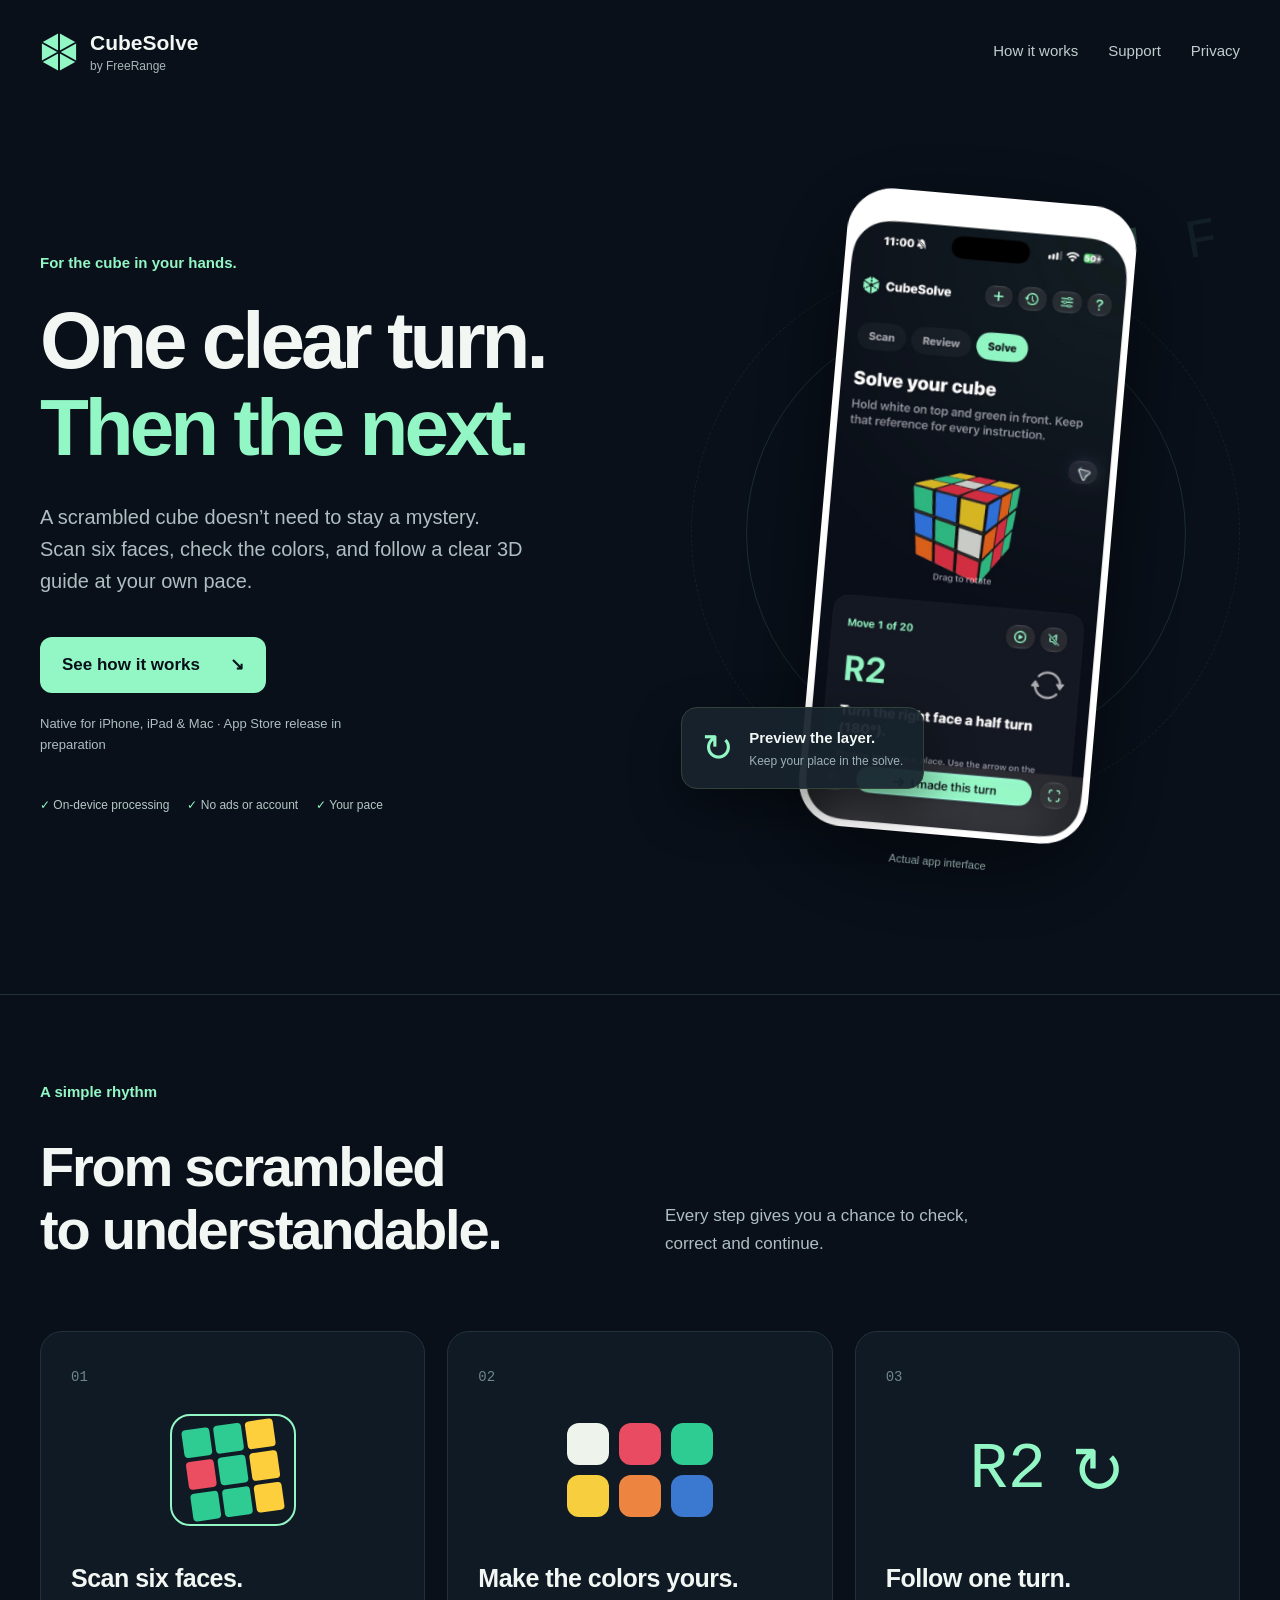
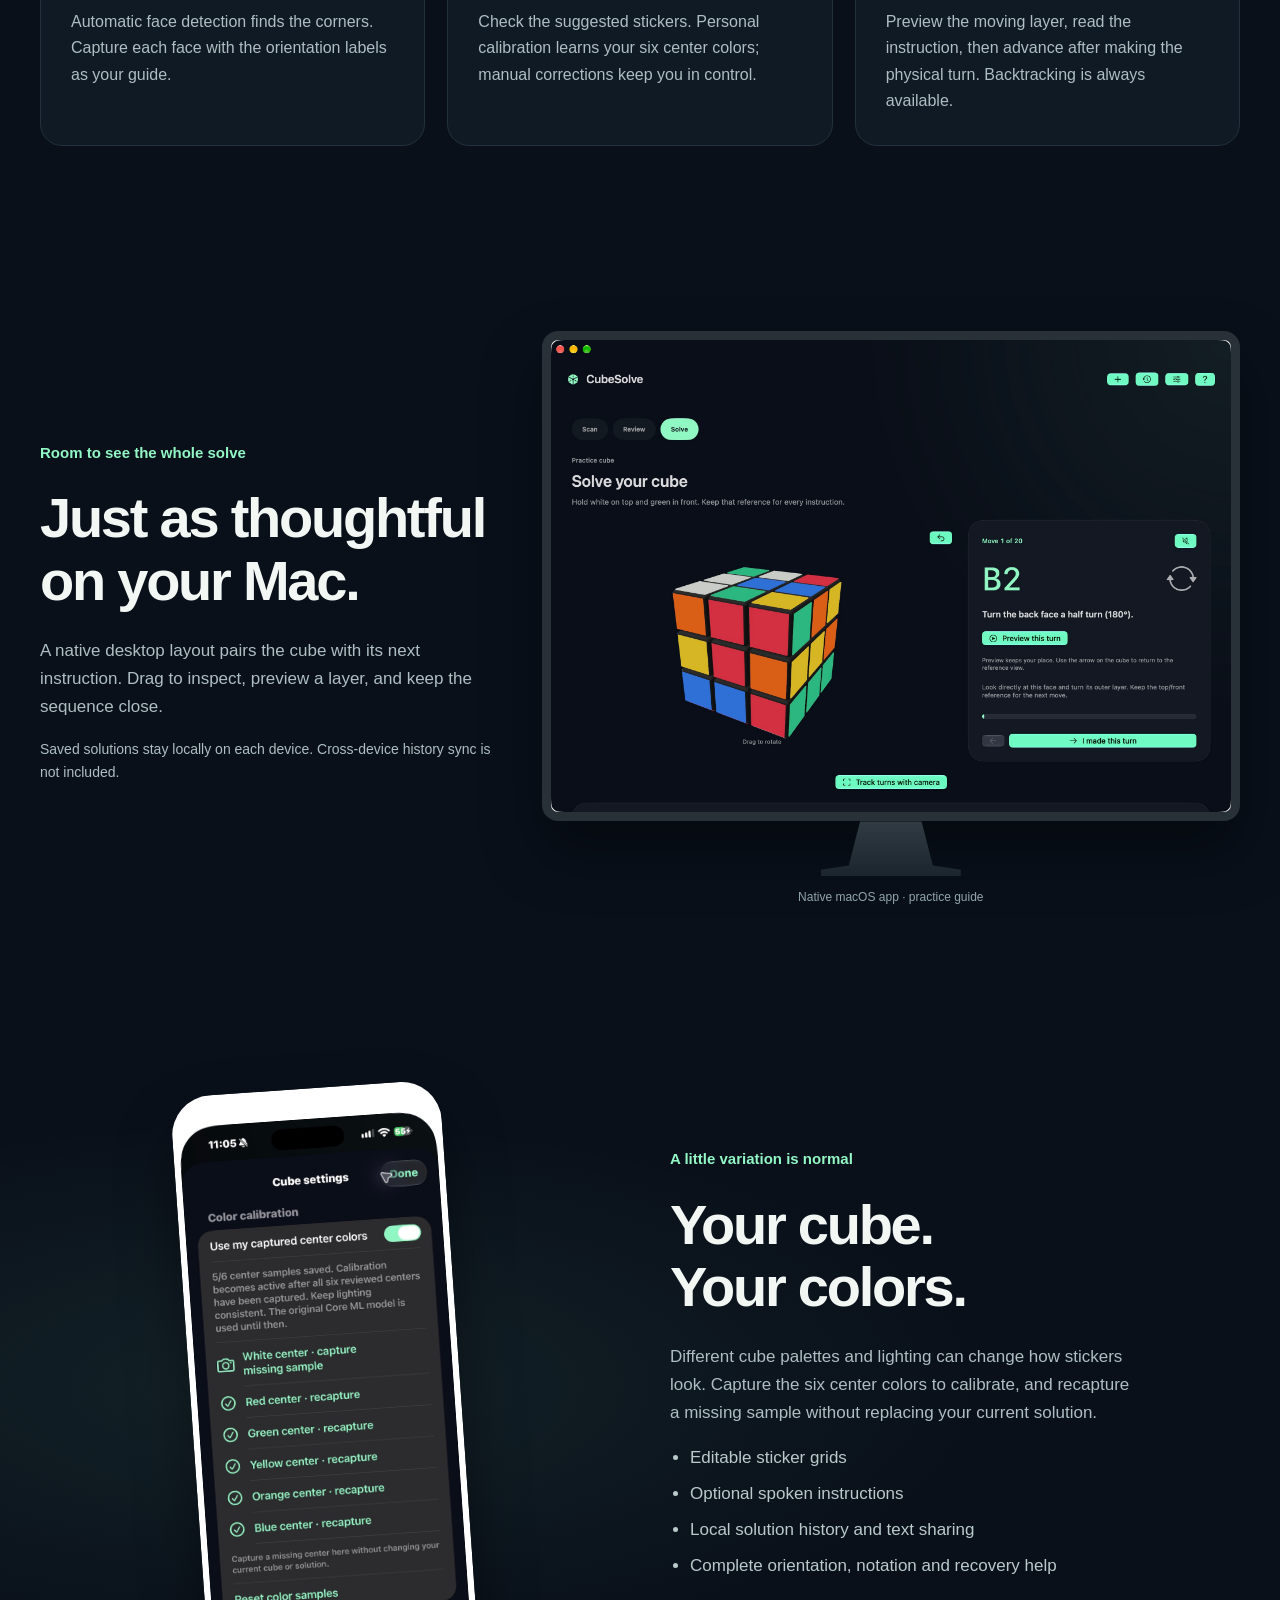
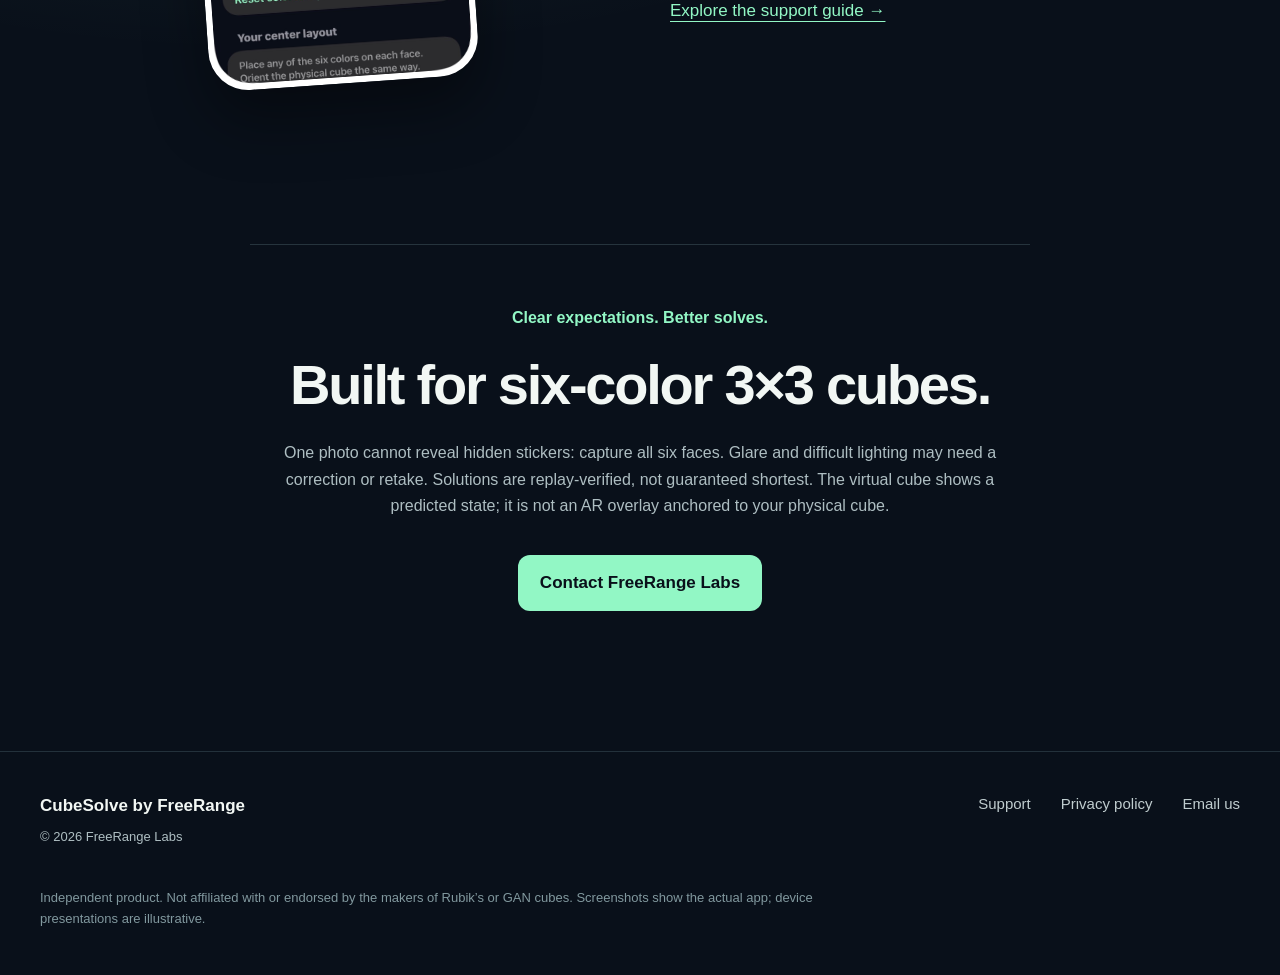
==== index.html @ dcd15641 "Use CubeSolve by FreeRange consistently across public pages" ====
<!doctype html><html lang="en"><head><meta charset="utf-8"><meta name="viewport" content="width=device-width,initial-scale=1"><title>CubeSolve by FreeRange</title><meta name="description" content="Scan six faces. Review your colors. Follow one clear turn at a time. Native cube guidance for iPhone, iPad and Mac."><link rel="stylesheet" href="marketing.css?v=2"></head><body><header><a class="brand" href="index.html"><svg aria-hidden="true" viewBox="0 0 40 42"><path d="M20 1 38 11v20L20 41 2 31V11Z" fill="#92f7c5"/><path d="m2 11 18 10 18-10M20 21v20M20 1v20M2 31l18-10 18 10" fill="none" stroke="#0a121b" stroke-width="2"/></svg><span>CubeSolve <small>by FreeRange</small></span></a><nav aria-label="Main"><a href="#how">How it works</a><a href="support.html">Support</a><a href="privacy.html">Privacy</a></nav></header><main><section class="hero"><div class="hero-copy"><p class="eyebrow">For the cube in your hands.</p><h1>One clear turn.<br><em>Then the next.</em></h1><p class="intro">A scrambled cube doesn’t need to stay a mystery. Scan six faces, check the colors, and follow a clear 3D guide at your own pace.</p><a class="button" href="#how">See how it works <span aria-hidden="true">↘</span></a><p class="availability">Native for iPhone, iPad &amp; Mac · App Store release in preparation</p><div class="promise"><span>On-device processing</span><span>No ads or account</span><span>Your pace</span></div></div><div class="hero-art"><div class="orbit orbit-one"></div><div class="orbit orbit-two"></div><div class="notation" aria-hidden="true">R2 <span>U′</span> F</div><figure class="phone"><img src="assets/iphone-guide.png" alt="Actual iPhone app: a 3D cube, move R2, plain-language half-turn instruction and the I made this turn control." width="680" height="1500"><figcaption>Actual app interface</figcaption></figure><div class="turn-chip"><span class="turn-icon" aria-hidden="true">↻</span><div><strong>Preview the layer.</strong><small>Keep your place in the solve.</small></div></div></div></section><section id="how" class="workflow"><div class="section-heading"><p class="eyebrow">A simple rhythm</p><h2>From scrambled<br>to understandable.</h2><p>Every step gives you a chance to check, correct and continue.</p></div><div class="steps"><article><span class="step">01</span><div class="scan-graphic" aria-hidden="true"><i></i><div class="tiles"><b></b><b></b><b></b><b></b><b></b><b></b><b></b><b></b><b></b></div></div><h3>Scan six faces.</h3><p>Automatic face detection finds the corners. Capture each face with the orientation labels as your guide.</p></article><article><span class="step">02</span><div class="swatches" aria-hidden="true"><b></b><b></b><b></b><b></b><b></b><b></b></div><h3>Make the colors yours.</h3><p>Check the suggested stickers. Personal calibration learns your six center colors; manual corrections keep you in control.</p></article><article><span class="step">03</span><div class="move-graphic" aria-hidden="true"><strong>R2</strong><span>↻</span></div><h3>Follow one turn.</h3><p>Preview the moving layer, read the instruction, then advance after making the physical turn. Backtracking is always available.</p></article></div></section><section class="desktop"><div><p class="eyebrow">Room to see the whole solve</p><h2>Just as thoughtful<br>on your Mac.</h2><p>A native desktop layout pairs the cube with its next instruction. Drag to inspect, preview a layer, and keep the sequence close.</p><p class="fine">Saved solutions stay locally on each device. Cross-device history sync is not included.</p></div><figure class="mac"><div class="mac-display"><img src="assets/mac-guide.png" alt="Actual Mac app with a large practice cube beside the B2 instruction and Preview this turn button." width="2360" height="1640"></div><div class="mac-stand"></div><figcaption>Native macOS app · practice guide</figcaption></figure></section><section class="details"><div class="calibration"><img src="assets/calibration.png" alt="iPhone calibration settings identify the white center as missing and provide separate recapture controls." width="680" height="1500"></div><div><p class="eyebrow">A little variation is normal</p><h2>Your cube.<br>Your colors.</h2><p>Different cube palettes and lighting can change how stickers look. Capture the six center colors to calibrate, and recapture a missing sample without replacing your current solution.</p><ul><li>Editable sticker grids</li><li>Optional spoken instructions</li><li>Local solution history and text sharing</li><li>Complete orientation, notation and recovery help</li></ul><a class="text-link" href="support.html">Explore the support guide →</a></div></section><section class="closing"><p class="eyebrow">Clear expectations. Better solves.</p><h2>Built for six-color 3×3 cubes.</h2><p>One photo cannot reveal hidden stickers: capture all six faces. Glare and difficult lighting may need a correction or retake. Solutions are replay-verified, not guaranteed shortest. The virtual cube shows a predicted state; it is not an AR overlay anchored to your physical cube.</p><a class="button" href="mailto:FreeRangeLabs@drumnbus.com">Contact FreeRange Labs</a></section></main><footer><div><strong>CubeSolve by FreeRange</strong><p>© 2026 FreeRange Labs</p></div><nav aria-label="Footer"><a href="support.html">Support</a><a href="privacy.html">Privacy policy</a><a href="mailto:FreeRangeLabs@drumnbus.com">Email us</a></nav><p class="legal">Independent product. Not affiliated with or endorsed by the makers of Rubik’s or GAN cubes. Screenshots show the actual app; device presentations are illustrative.</p></footer></body></html>
---- marketing.css ----
*{box-sizing:border-box}html{scroll-behavior:smooth;scroll-padding-top:30px}body{margin:0;background:#09101a;color:#f2f7f4;font:17px/1.65 -apple-system,BlinkMacSystemFont,"Segoe UI",sans-serif}a{color:inherit}header,main,footer{max-width:1280px;margin:auto}header{padding:30px 40px;display:flex;justify-content:space-between;align-items:center;gap:24px}.brand{display:flex;align-items:center;gap:12px;text-decoration:none;font-weight:650;font-size:21px;line-height:1.2}.brand svg{width:38px;height:40px}.brand small{display:block;font-size:12px;color:#a6b5b8;margin-top:4px;font-weight:400}nav{display:flex;gap:30px;flex-wrap:wrap}nav a{text-decoration:none;font-size:15px;color:#c0cdcf}nav a:hover,.text-link:hover{color:#92f7c5}a:focus-visible{outline:3px solid #92f7c5;outline-offset:7px}.hero{display:grid;grid-template-columns:1.15fr 1fr;gap:20px;align-items:center;padding:70px 40px 100px;min-height:850px}.eyebrow{color:#92f7c5;font-size:15px;font-weight:550;margin:0 0 22px}h1{font-size:clamp(52px,6.3vw,80px);letter-spacing:-.05em;line-height:1.08;margin:0 0 30px;font-weight:620}h1 em{font-style:normal;color:#92f7c5}h2{font-size:clamp(36px,4.4vw,56px);line-height:1.12;letter-spacing:-.04em;font-weight:580;margin:0 0 24px}h3{font-size:25px;font-weight:550;letter-spacing:-.02em;margin:25px 0 10px}p{color:#aebec2}.intro{max-width:490px;font-size:20px;line-height:1.6}.button{display:inline-flex;align-items:center;gap:30px;background:#92f7c5;color:#09101a;padding:14px 22px;border-radius:12px;text-decoration:none;font-weight:600;margin-top:20px}.availability{font-size:13px;max-width:370px;margin-top:20px}.promise{display:flex;gap:18px;flex-wrap:wrap;font-size:12px;color:#b5c8c5;margin-top:40px}.promise span:before{content:"✓ ";color:#92f7c5}.hero-art{min-width:0;position:relative;min-height:720px;display:flex;align-items:center;justify-content:center}.phone{width:290px;position:relative;margin:0;transform:rotate(5deg);z-index:2;filter:drop-shadow(0 25px 50px #0008)}.phone img{display:block;width:100%;height:auto;border-radius:45px}.phone figcaption{font-size:11px;color:#8a9f9e;text-align:center;margin-top:18px}.orbit{position:absolute;border:1px solid #92f7c522;border-radius:50%;width:440px;height:440px;transform:none}.orbit-two{width:min(560px,100%);height:auto;aspect-ratio:1;border-style:dashed;border-color:#92f7c512}.notation{position:absolute;top:40px;right:20px;font-size:55px;color:#92f7c512;font-family:ui-monospace,monospace;transform:rotate(-10deg)}.notation span{color:#92f7c536}.turn-chip{position:absolute;z-index:3;bottom:105px;left:-10px;background:#17232deF;border:1px solid #314338;box-shadow:0 20px 50px #0006;border-radius:16px;padding:16px 20px;display:flex;gap:15px;align-items:center}.turn-chip strong{font-weight:550;font-size:15px}.turn-chip small{display:block;color:#9db1b4;font-size:12px}.turn-icon{font-size:38px;color:#92f7c5;line-height:1}.workflow{padding:85px 40px;border-top:1px solid #23313b}.section-heading{display:grid;grid-template-columns:1fr 1fr;align-items:end;gap:10px 50px}.section-heading .eyebrow{grid-column:1/-1}.section-heading p:last-child{max-width:330px;margin-bottom:28px}.steps{display:grid;grid-template-columns:repeat(3,1fr);gap:22px;margin-top:45px}.steps article{background:#101a24;border:1px solid #23313c;border-radius:22px;padding:30px;position:relative}.step{color:#6f868c;font:14px ui-monospace,monospace}.steps article p{font-size:16px;margin:0}.scan-graphic,.swatches,.move-graphic{height:125px;margin-top:18px;display:flex;align-items:center;justify-content:center}.tiles{display:grid;grid-template-columns:repeat(3,28px);gap:4px;transform:rotate(-8deg)}.tiles b{height:28px;border-radius:4px;background:#2ecb92}.tiles b:nth-child(3n){background:#fdcf3d}.tiles b:nth-child(4){background:#eb4e61}.scan-graphic{position:relative}.scan-graphic i{width:126px;height:112px;border:2px solid #92f7c5;border-radius:20px;position:absolute}.swatches{display:grid;grid-template-columns:repeat(3,42px);gap:10px;align-content:center}.swatches b{height:42px;border-radius:12px;background:#eef3ec}.swatches b:nth-child(2){background:#e84b62}.swatches b:nth-child(3){background:#2ecb92}.swatches b:nth-child(4){background:#f7cf3e}.swatches b:nth-child(5){background:#ed843f}.swatches b:nth-child(6){background:#3b78cf}.move-graphic{gap:25px;color:#92f7c5}.move-graphic strong{font:64px ui-monospace,monospace}.move-graphic span{font-size:65px}.desktop{display:grid;grid-template-columns:.85fr 1.3fr;gap:45px;align-items:center;padding:100px 40px}.desktop p,.details p{max-width:460px}.fine{font-size:14px}.mac{margin:0}.mac-display{border:9px solid #283138;border-radius:16px;background:#111;box-shadow:0 30px 60px #0006}.mac img{display:block;width:100%;height:auto;border-radius:7px}.mac-stand{width:140px;height:55px;margin:auto;background:linear-gradient(#303b43,#1a252d);clip-path:polygon(28% 0,72% 0,80% 80%,100% 88%,100% 100%,0 100%,0 88%,20% 80%)}figcaption{font-size:12px;text-align:center;color:#92a6aa;margin-top:12px}.details{display:grid;grid-template-columns:1fr 1fr;align-items:center;gap:60px;padding:80px 40px;background:radial-gradient(ellipse at 22% 50%,#92f7c514,transparent 50%)}.calibration{display:flex;justify-content:center}.calibration img{width:270px;height:auto;border-radius:40px;box-shadow:0 30px 60px #0006;transform:rotate(-4deg)}ul{padding-left:20px;color:#bacacb}li{margin:8px 0}.text-link{color:#92f7c5;text-underline-offset:5px}.closing{max-width:780px;text-align:center;margin:80px auto;padding:60px 30px;border-top:1px solid #26343d}.closing p{font-size:16px}.closing .eyebrow{color:#92f7c5}footer{padding:40px;border-top:1px solid #23313b;display:flex;justify-content:space-between;gap:30px;flex-wrap:wrap}footer p{font-size:13px;margin:5px 0}.legal{max-width:840px;color:#81989e}@media(max-width:900px){.hero{grid-template-columns:1fr 1fr;padding-top:45px}.hero-art{min-height:620px}.phone{width:245px}.orbit{width:310px;height:310px}.orbit-two{width:370px;height:370px}.turn-chip{left:-35px;bottom:55px}.desktop{grid-template-columns:1fr}.desktop div:first-child{max-width:600px}.steps article{padding:22px}.steps{gap:14px}}@media(max-width:650px){header{padding:22px;align-items:flex-start}header nav{gap:14px;max-width:125px;justify-content:flex-end}header nav a{font-size:13px}.hero{grid-template-columns:1fr;padding:40px 24px 50px;gap:40px;min-height:auto}h1{font-size:54px}.intro{font-size:18px}.hero-art{min-height:600px}.phone{width:250px}.turn-chip{left:10px;bottom:55px}.notation{right:10px}.section-heading{display:block}.workflow,.desktop,.details{padding:65px 24px}.steps{grid-template-columns:1fr}.steps article{padding:28px}.desktop{gap:35px}.details{grid-template-columns:1fr;gap:50px}.calibration{order:2}.closing{margin:40px auto;padding:40px 24px}footer{padding:30px 24px}footer nav{gap:20px}h2{font-size:40px}.hero-art{overflow:hidden}.mac-display{border-width:5px}}@media(prefers-reduced-motion:reduce){html{scroll-behavior:auto}}
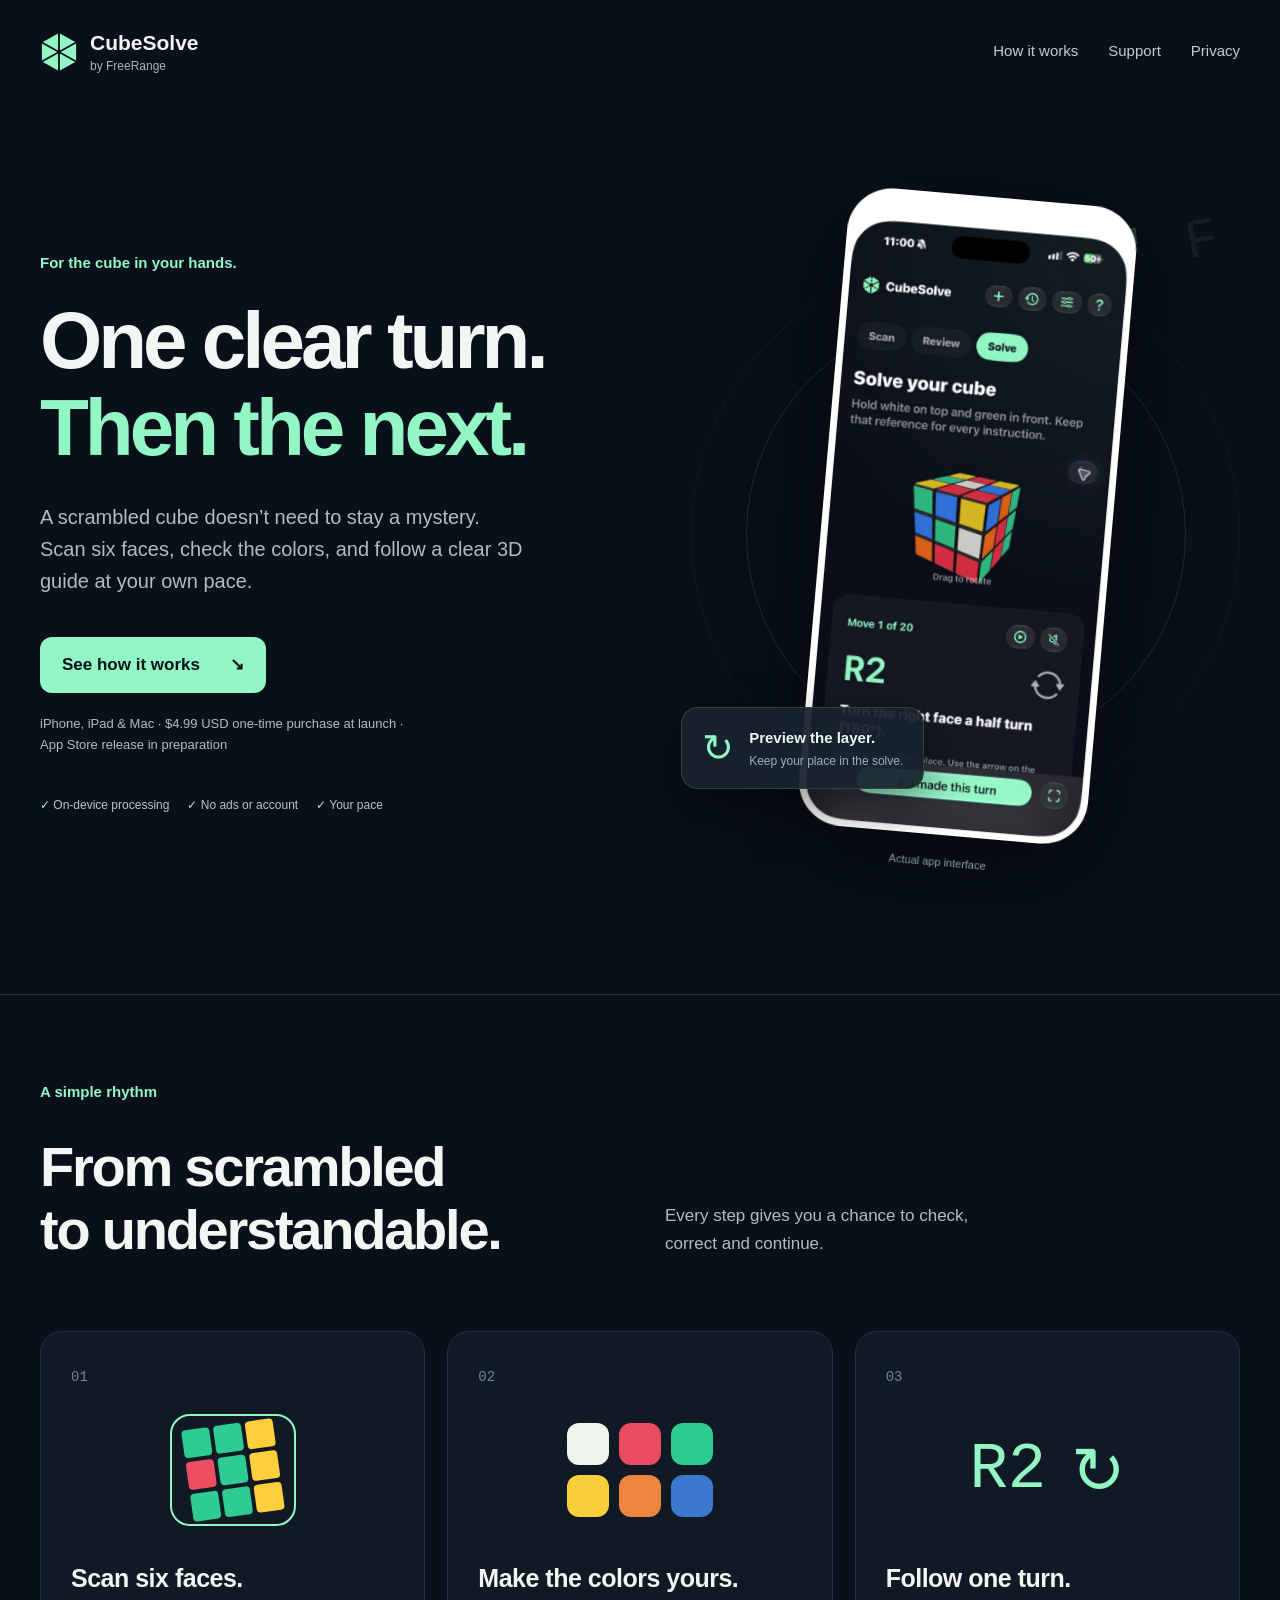
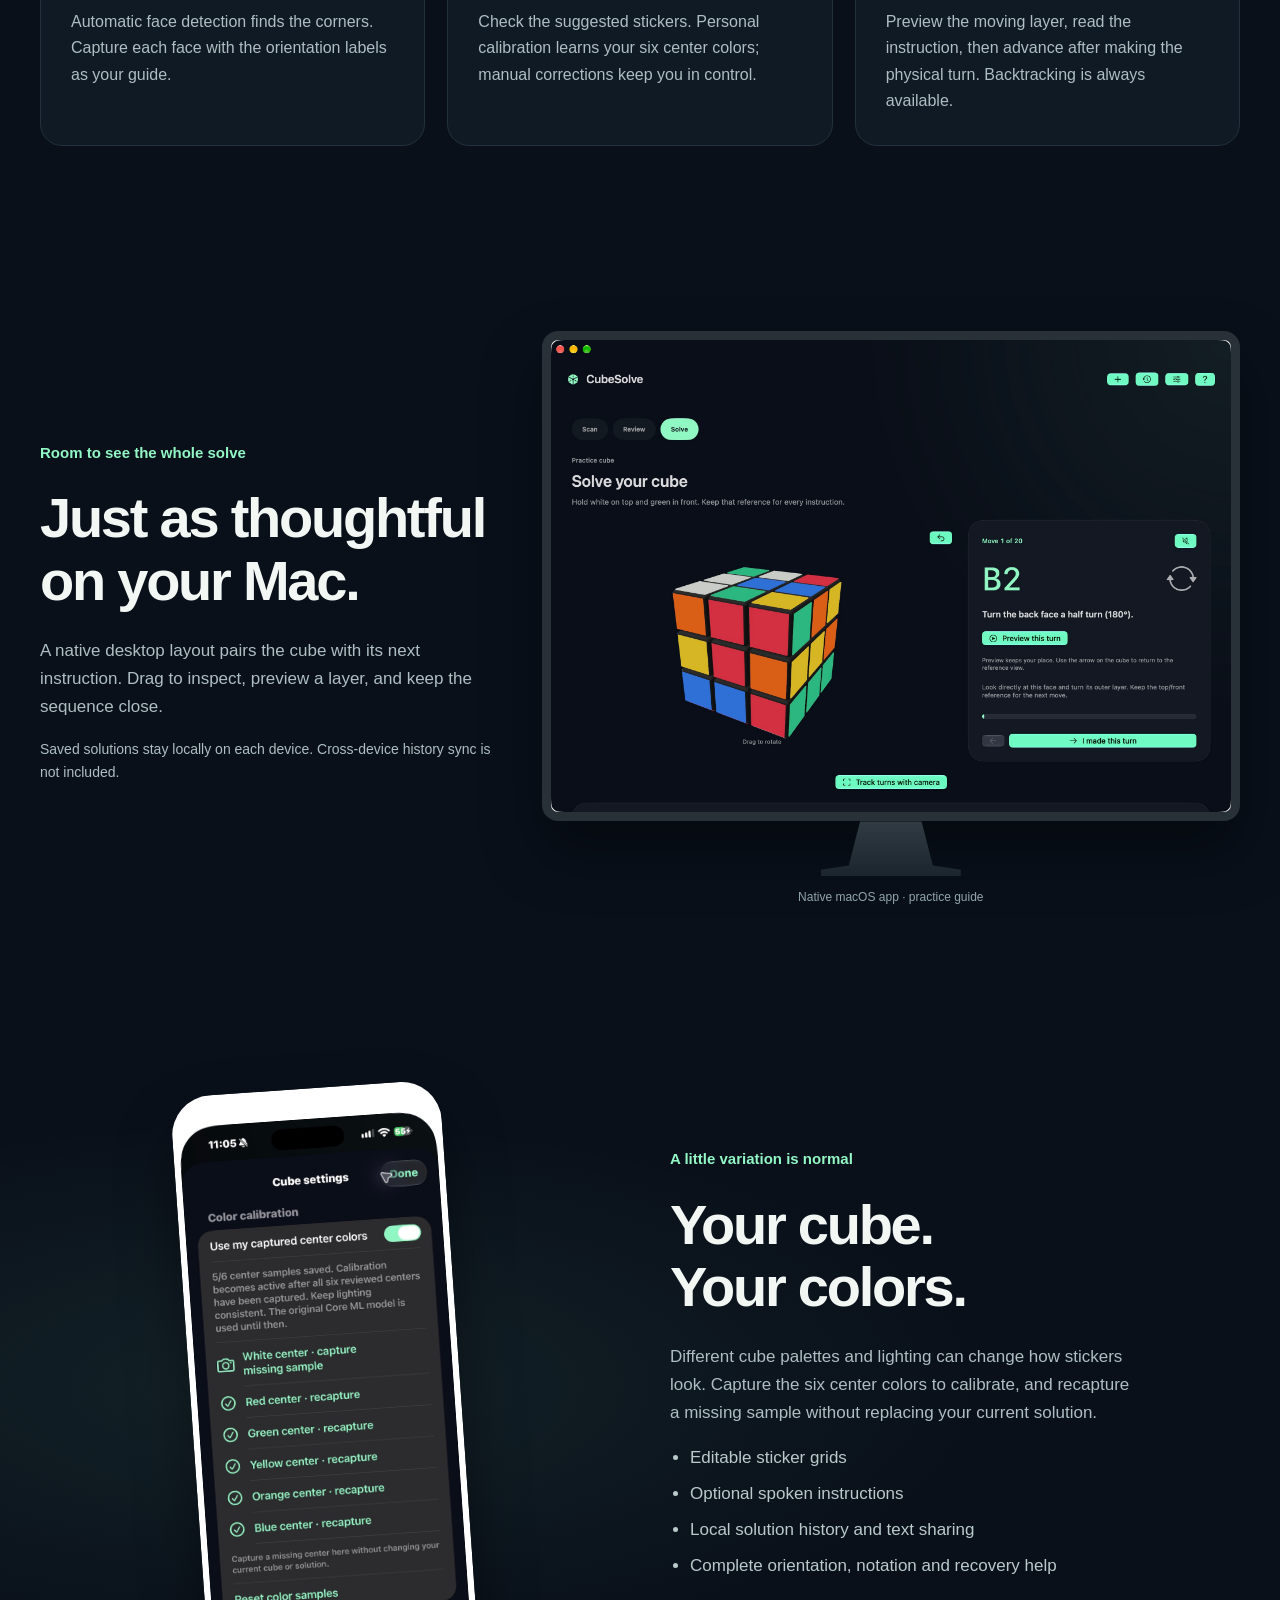
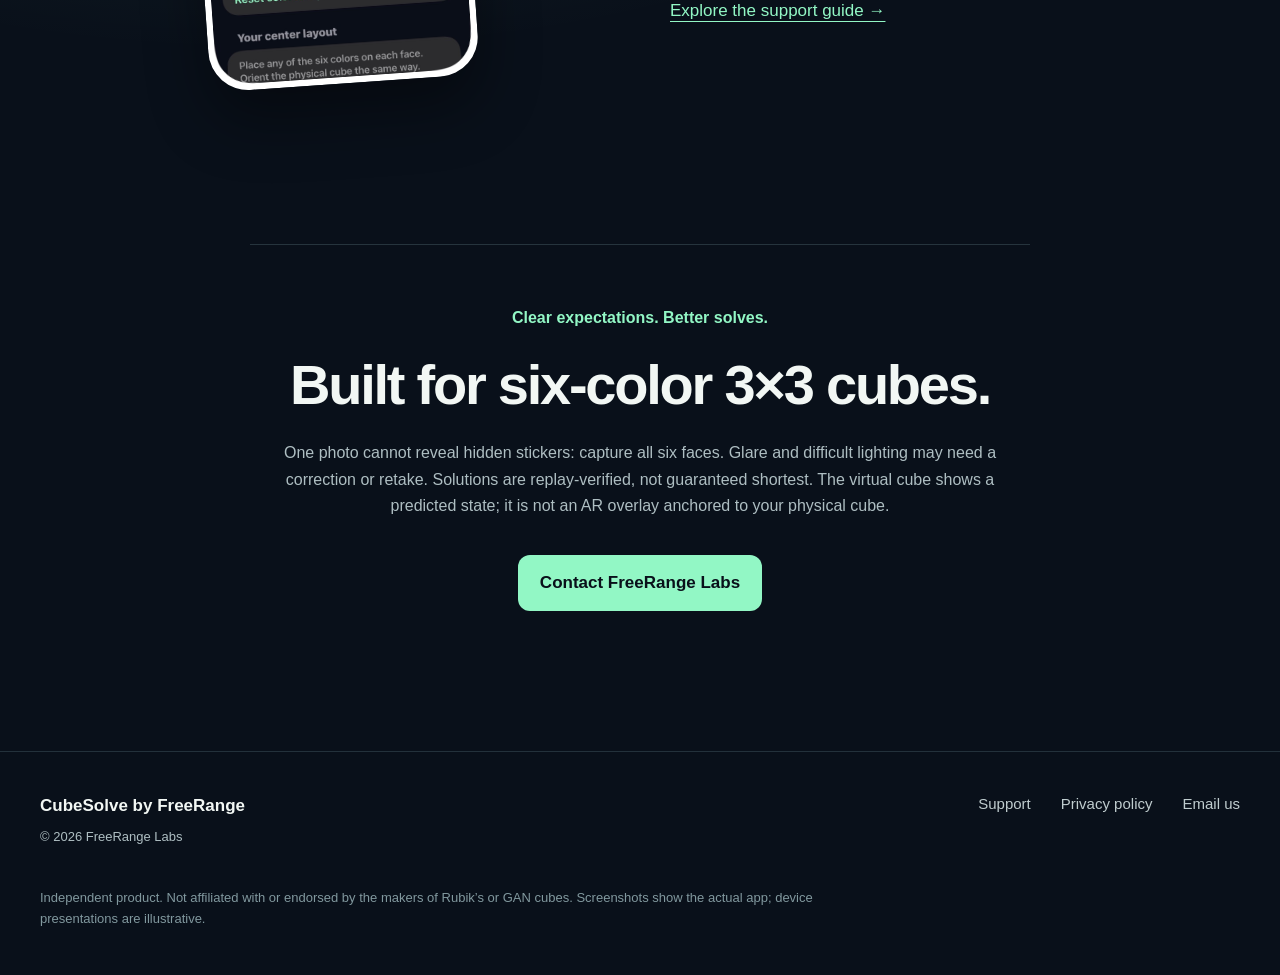
==== commit 6183ee57: "Show planned one-time launch price" ====
--- a/index.html
+++ b/index.html
@@ -1 +1 @@
-<!doctype html><html lang="en"><head><meta charset="utf-8"><meta name="viewport" content="width=device-width,initial-scale=1"><title>CubeSolve by FreeRange</title><meta name="description" content="Scan six faces. Review your colors. Follow one clear turn at a time. Native cube guidance for iPhone, iPad and Mac."><link rel="stylesheet" href="marketing.css?v=2"></head><body><header><a class="brand" href="index.html"><svg aria-hidden="true" viewBox="0 0 40 42"><path d="M20 1 38 11v20L20 41 2 31V11Z" fill="#92f7c5"/><path d="m2 11 18 10 18-10M20 21v20M20 1v20M2 31l18-10 18 10" fill="none" stroke="#0a121b" stroke-width="2"/></svg><span>CubeSolve <small>by FreeRange</small></span></a><nav aria-label="Main"><a href="#how">How it works</a><a href="support.html">Support</a><a href="privacy.html">Privacy</a></nav></header><main><section class="hero"><div class="hero-copy"><p class="eyebrow">For the cube in your hands.</p><h1>One clear turn.<br><em>Then the next.</em></h1><p class="intro">A scrambled cube doesn’t need to stay a mystery. Scan six faces, check the colors, and follow a clear 3D guide at your own pace.</p><a class="button" href="#how">See how it works <span aria-hidden="true">↘</span></a><p class="availability">Native for iPhone, iPad &amp; Mac · App Store release in preparation</p><div class="promise"><span>On-device processing</span><span>No ads or account</span><span>Your pace</span></div></div><div class="hero-art"><div class="orbit orbit-one"></div><div class="orbit orbit-two"></div><div class="notation" aria-hidden="true">R2 <span>U′</span> F</div><figure class="phone"><img src="assets/iphone-guide.png" alt="Actual iPhone app: a 3D cube, move R2, plain-language half-turn instruction and the I made this turn control." width="680" height="1500"><figcaption>Actual app interface</figcaption></figure><div class="turn-chip"><span class="turn-icon" aria-hidden="true">↻</span><div><strong>Preview the layer.</strong><small>Keep your place in the solve.</small></div></div></div></section><section id="how" class="workflow"><div class="section-heading"><p class="eyebrow">A simple rhythm</p><h2>From scrambled<br>to understandable.</h2><p>Every step gives you a chance to check, correct and continue.</p></div><div class="steps"><article><span class="step">01</span><div class="scan-graphic" aria-hidden="true"><i></i><div class="tiles"><b></b><b></b><b></b><b></b><b></b><b></b><b></b><b></b><b></b></div></div><h3>Scan six faces.</h3><p>Automatic face detection finds the corners. Capture each face with the orientation labels as your guide.</p></article><article><span class="step">02</span><div class="swatches" aria-hidden="true"><b></b><b></b><b></b><b></b><b></b><b></b></div><h3>Make the colors yours.</h3><p>Check the suggested stickers. Personal calibration learns your six center colors; manual corrections keep you in control.</p></article><article><span class="step">03</span><div class="move-graphic" aria-hidden="true"><strong>R2</strong><span>↻</span></div><h3>Follow one turn.</h3><p>Preview the moving layer, read the instruction, then advance after making the physical turn. Backtracking is always available.</p></article></div></section><section class="desktop"><div><p class="eyebrow">Room to see the whole solve</p><h2>Just as thoughtful<br>on your Mac.</h2><p>A native desktop layout pairs the cube with its next instruction. Drag to inspect, preview a layer, and keep the sequence close.</p><p class="fine">Saved solutions stay locally on each device. Cross-device history sync is not included.</p></div><figure class="mac"><div class="mac-display"><img src="assets/mac-guide.png" alt="Actual Mac app with a large practice cube beside the B2 instruction and Preview this turn button." width="2360" height="1640"></div><div class="mac-stand"></div><figcaption>Native macOS app · practice guide</figcaption></figure></section><section class="details"><div class="calibration"><img src="assets/calibration.png" alt="iPhone calibration settings identify the white center as missing and provide separate recapture controls." width="680" height="1500"></div><div><p class="eyebrow">A little variation is normal</p><h2>Your cube.<br>Your colors.</h2><p>Different cube palettes and lighting can change how stickers look. Capture the six center colors to calibrate, and recapture a missing sample without replacing your current solution.</p><ul><li>Editable sticker grids</li><li>Optional spoken instructions</li><li>Local solution history and text sharing</li><li>Complete orientation, notation and recovery help</li></ul><a class="text-link" href="support.html">Explore the support guide →</a></div></section><section class="closing"><p class="eyebrow">Clear expectations. Better solves.</p><h2>Built for six-color 3×3 cubes.</h2><p>One photo cannot reveal hidden stickers: capture all six faces. Glare and difficult lighting may need a correction or retake. Solutions are replay-verified, not guaranteed shortest. The virtual cube shows a predicted state; it is not an AR overlay anchored to your physical cube.</p><a class="button" href="mailto:FreeRangeLabs@drumnbus.com">Contact FreeRange Labs</a></section></main><footer><div><strong>CubeSolve by FreeRange</strong><p>© 2026 FreeRange Labs</p></div><nav aria-label="Footer"><a href="support.html">Support</a><a href="privacy.html">Privacy policy</a><a href="mailto:FreeRangeLabs@drumnbus.com">Email us</a></nav><p class="legal">Independent product. Not affiliated with or endorsed by the makers of Rubik’s or GAN cubes. Screenshots show the actual app; device presentations are illustrative.</p></footer></body></html>+<!doctype html><html lang="en"><head><meta charset="utf-8"><meta name="viewport" content="width=device-width,initial-scale=1"><title>CubeSolve by FreeRange</title><meta name="description" content="Scan six faces. Review your colors. Follow one clear turn at a time. Native cube guidance for iPhone, iPad and Mac."><link rel="stylesheet" href="marketing.css?v=2"></head><body><header><a class="brand" href="index.html"><svg aria-hidden="true" viewBox="0 0 40 42"><path d="M20 1 38 11v20L20 41 2 31V11Z" fill="#92f7c5"/><path d="m2 11 18 10 18-10M20 21v20M20 1v20M2 31l18-10 18 10" fill="none" stroke="#0a121b" stroke-width="2"/></svg><span>CubeSolve <small>by FreeRange</small></span></a><nav aria-label="Main"><a href="#how">How it works</a><a href="support.html">Support</a><a href="privacy.html">Privacy</a></nav></header><main><section class="hero"><div class="hero-copy"><p class="eyebrow">For the cube in your hands.</p><h1>One clear turn.<br><em>Then the next.</em></h1><p class="intro">A scrambled cube doesn’t need to stay a mystery. Scan six faces, check the colors, and follow a clear 3D guide at your own pace.</p><a class="button" href="#how">See how it works <span aria-hidden="true">↘</span></a><p class="availability">iPhone, iPad &amp; Mac · $4.99 USD one-time purchase at launch · App Store release in preparation</p><div class="promise"><span>On-device processing</span><span>No ads or account</span><span>Your pace</span></div></div><div class="hero-art"><div class="orbit orbit-one"></div><div class="orbit orbit-two"></div><div class="notation" aria-hidden="true">R2 <span>U′</span> F</div><figure class="phone"><img src="assets/iphone-guide.png" alt="Actual iPhone app: a 3D cube, move R2, plain-language half-turn instruction and the I made this turn control." width="680" height="1500"><figcaption>Actual app interface</figcaption></figure><div class="turn-chip"><span class="turn-icon" aria-hidden="true">↻</span><div><strong>Preview the layer.</strong><small>Keep your place in the solve.</small></div></div></div></section><section id="how" class="workflow"><div class="section-heading"><p class="eyebrow">A simple rhythm</p><h2>From scrambled<br>to understandable.</h2><p>Every step gives you a chance to check, correct and continue.</p></div><div class="steps"><article><span class="step">01</span><div class="scan-graphic" aria-hidden="true"><i></i><div class="tiles"><b></b><b></b><b></b><b></b><b></b><b></b><b></b><b></b><b></b></div></div><h3>Scan six faces.</h3><p>Automatic face detection finds the corners. Capture each face with the orientation labels as your guide.</p></article><article><span class="step">02</span><div class="swatches" aria-hidden="true"><b></b><b></b><b></b><b></b><b></b><b></b></div><h3>Make the colors yours.</h3><p>Check the suggested stickers. Personal calibration learns your six center colors; manual corrections keep you in control.</p></article><article><span class="step">03</span><div class="move-graphic" aria-hidden="true"><strong>R2</strong><span>↻</span></div><h3>Follow one turn.</h3><p>Preview the moving layer, read the instruction, then advance after making the physical turn. Backtracking is always available.</p></article></div></section><section class="desktop"><div><p class="eyebrow">Room to see the whole solve</p><h2>Just as thoughtful<br>on your Mac.</h2><p>A native desktop layout pairs the cube with its next instruction. Drag to inspect, preview a layer, and keep the sequence close.</p><p class="fine">Saved solutions stay locally on each device. Cross-device history sync is not included.</p></div><figure class="mac"><div class="mac-display"><img src="assets/mac-guide.png" alt="Actual Mac app with a large practice cube beside the B2 instruction and Preview this turn button." width="2360" height="1640"></div><div class="mac-stand"></div><figcaption>Native macOS app · practice guide</figcaption></figure></section><section class="details"><div class="calibration"><img src="assets/calibration.png" alt="iPhone calibration settings identify the white center as missing and provide separate recapture controls." width="680" height="1500"></div><div><p class="eyebrow">A little variation is normal</p><h2>Your cube.<br>Your colors.</h2><p>Different cube palettes and lighting can change how stickers look. Capture the six center colors to calibrate, and recapture a missing sample without replacing your current solution.</p><ul><li>Editable sticker grids</li><li>Optional spoken instructions</li><li>Local solution history and text sharing</li><li>Complete orientation, notation and recovery help</li></ul><a class="text-link" href="support.html">Explore the support guide →</a></div></section><section class="closing"><p class="eyebrow">Clear expectations. Better solves.</p><h2>Built for six-color 3×3 cubes.</h2><p>One photo cannot reveal hidden stickers: capture all six faces. Glare and difficult lighting may need a correction or retake. Solutions are replay-verified, not guaranteed shortest. The virtual cube shows a predicted state; it is not an AR overlay anchored to your physical cube.</p><a class="button" href="mailto:FreeRangeLabs@drumnbus.com">Contact FreeRange Labs</a></section></main><footer><div><strong>CubeSolve by FreeRange</strong><p>© 2026 FreeRange Labs</p></div><nav aria-label="Footer"><a href="support.html">Support</a><a href="privacy.html">Privacy policy</a><a href="mailto:FreeRangeLabs@drumnbus.com">Email us</a></nav><p class="legal">Independent product. Not affiliated with or endorsed by the makers of Rubik’s or GAN cubes. Screenshots show the actual app; device presentations are illustrative.</p></footer></body></html>
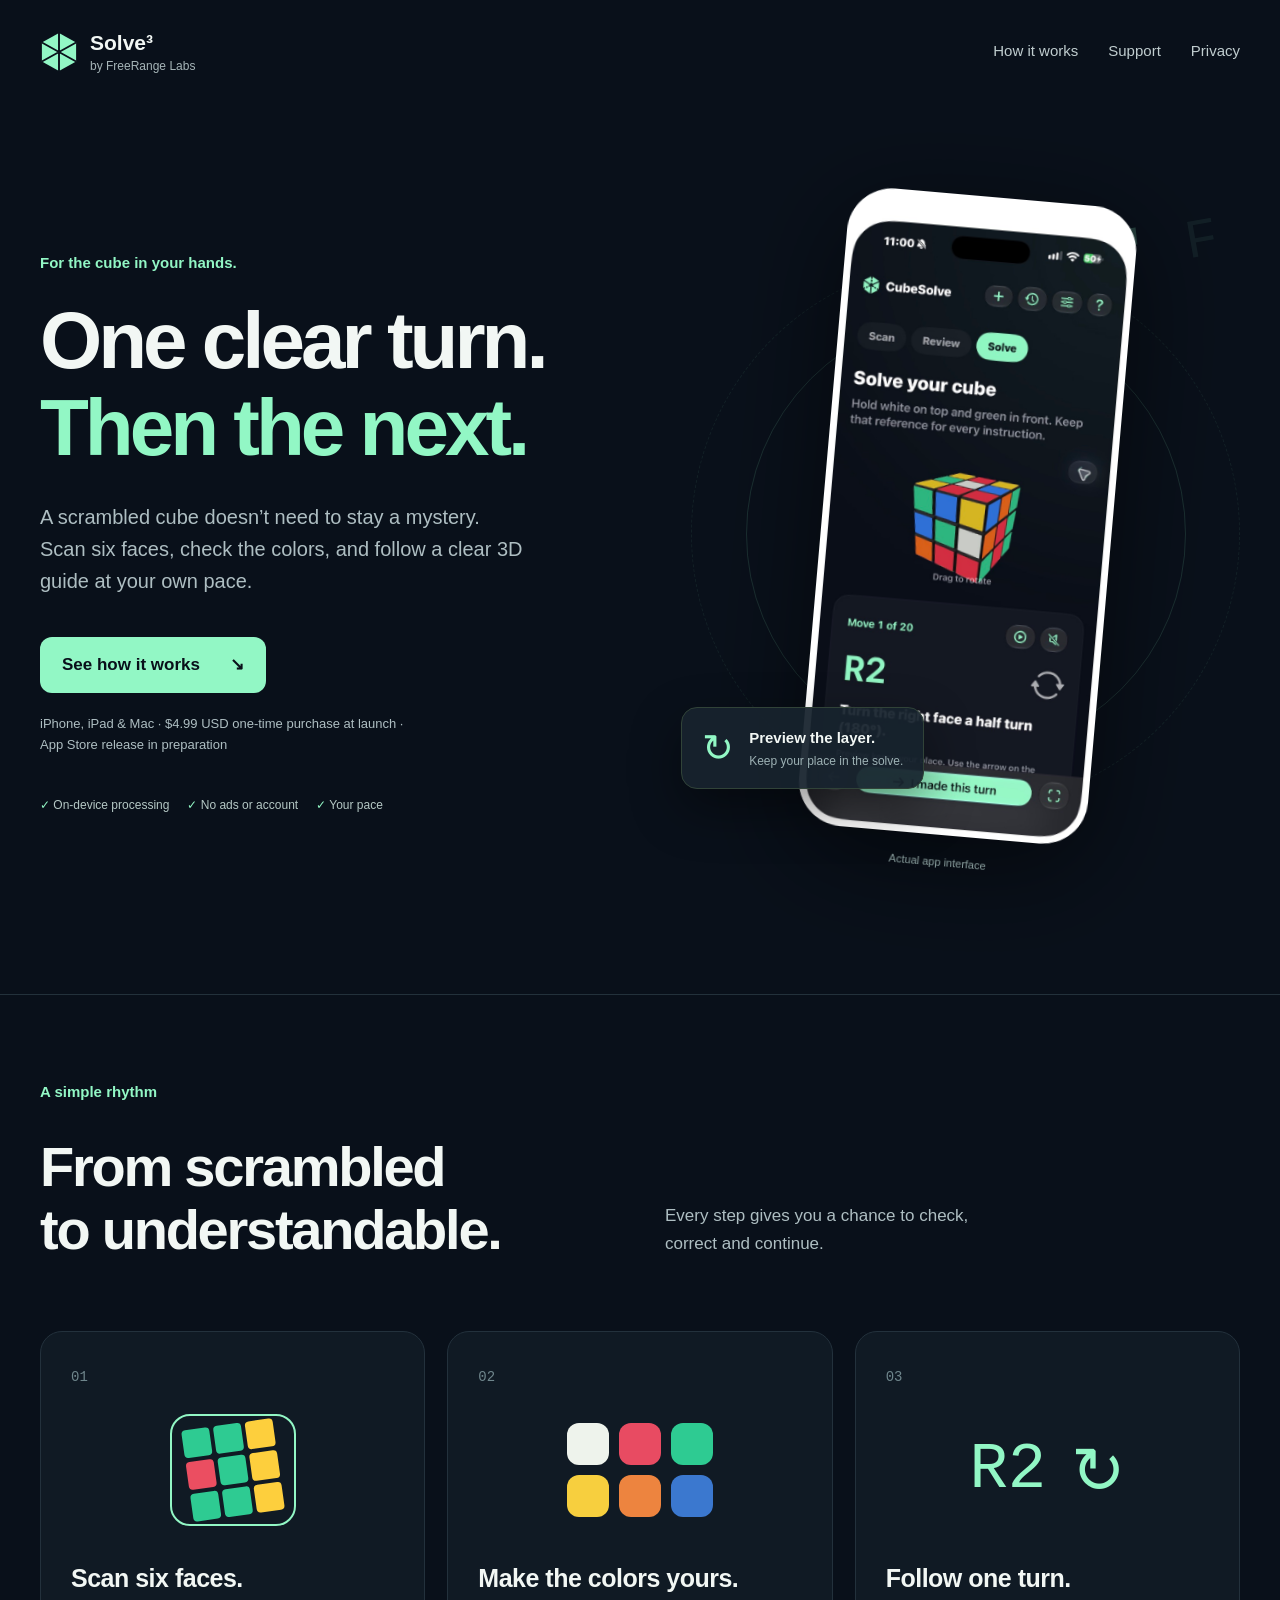
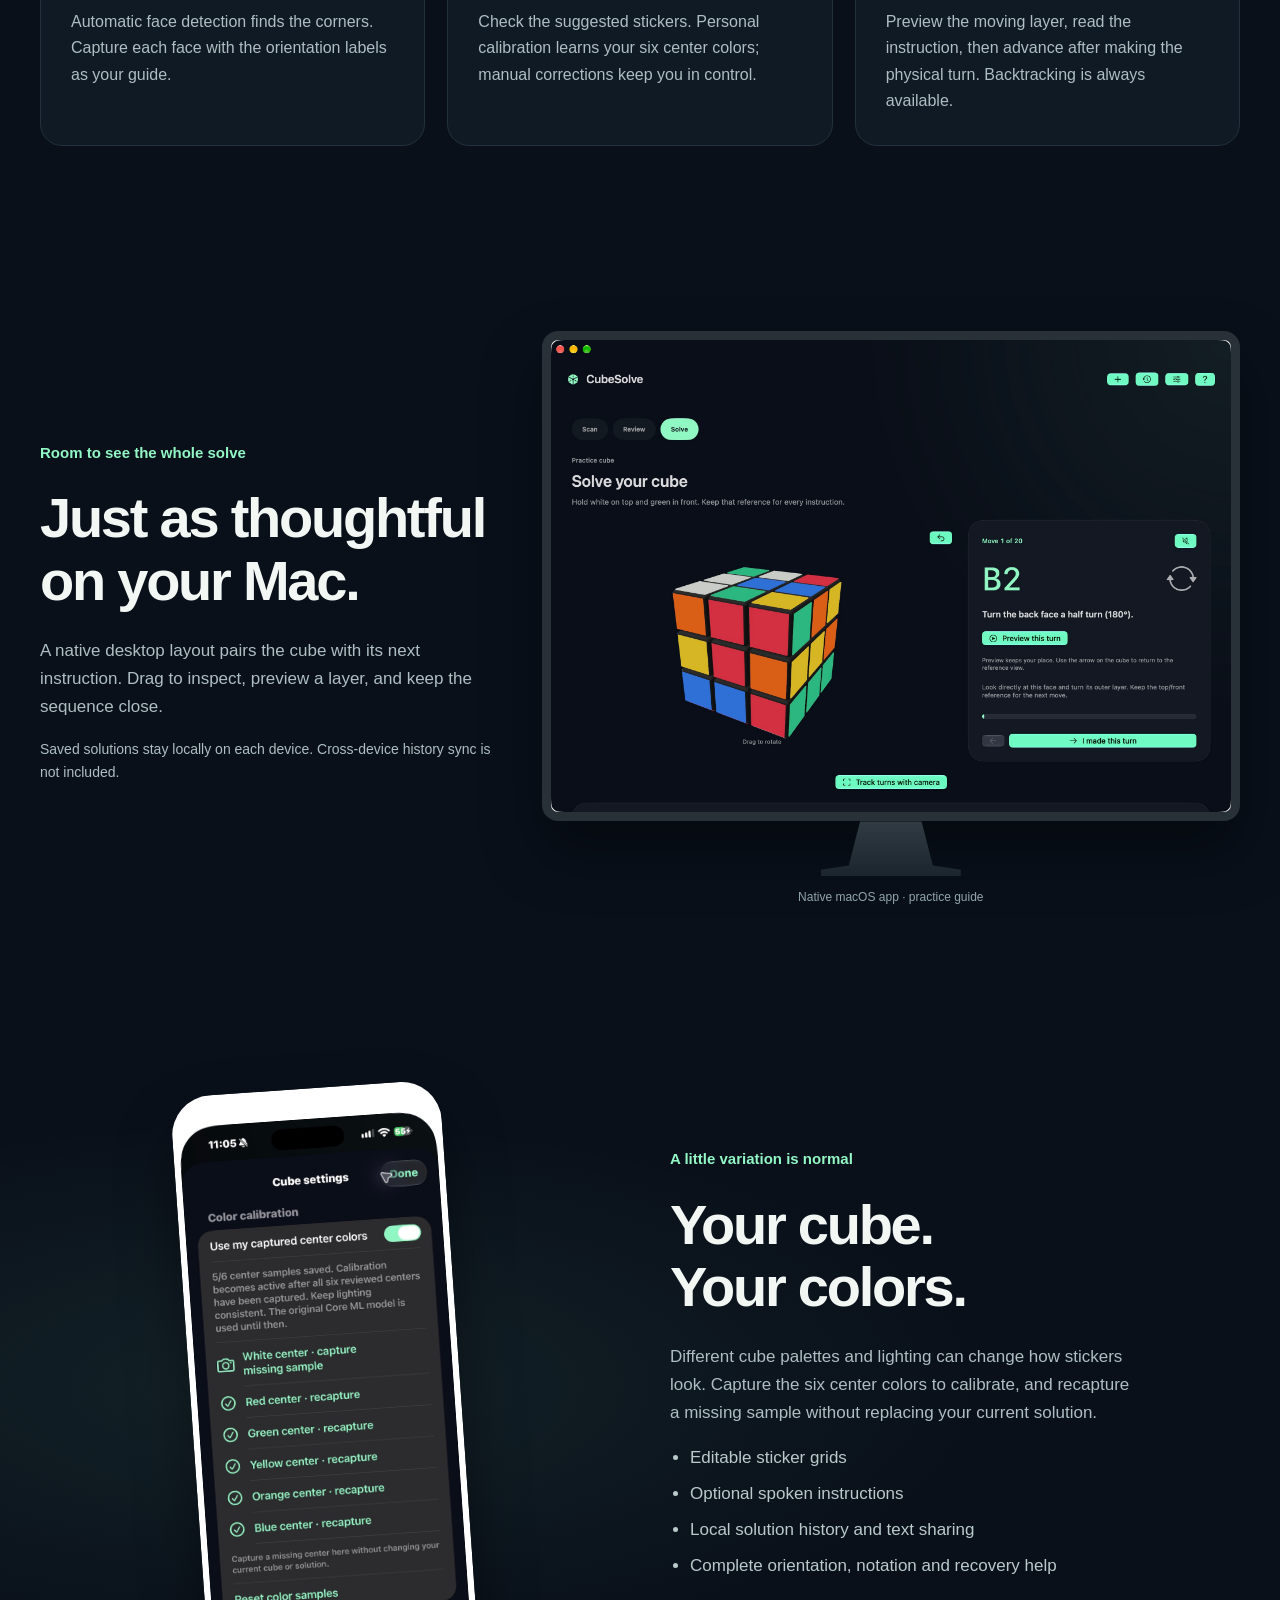
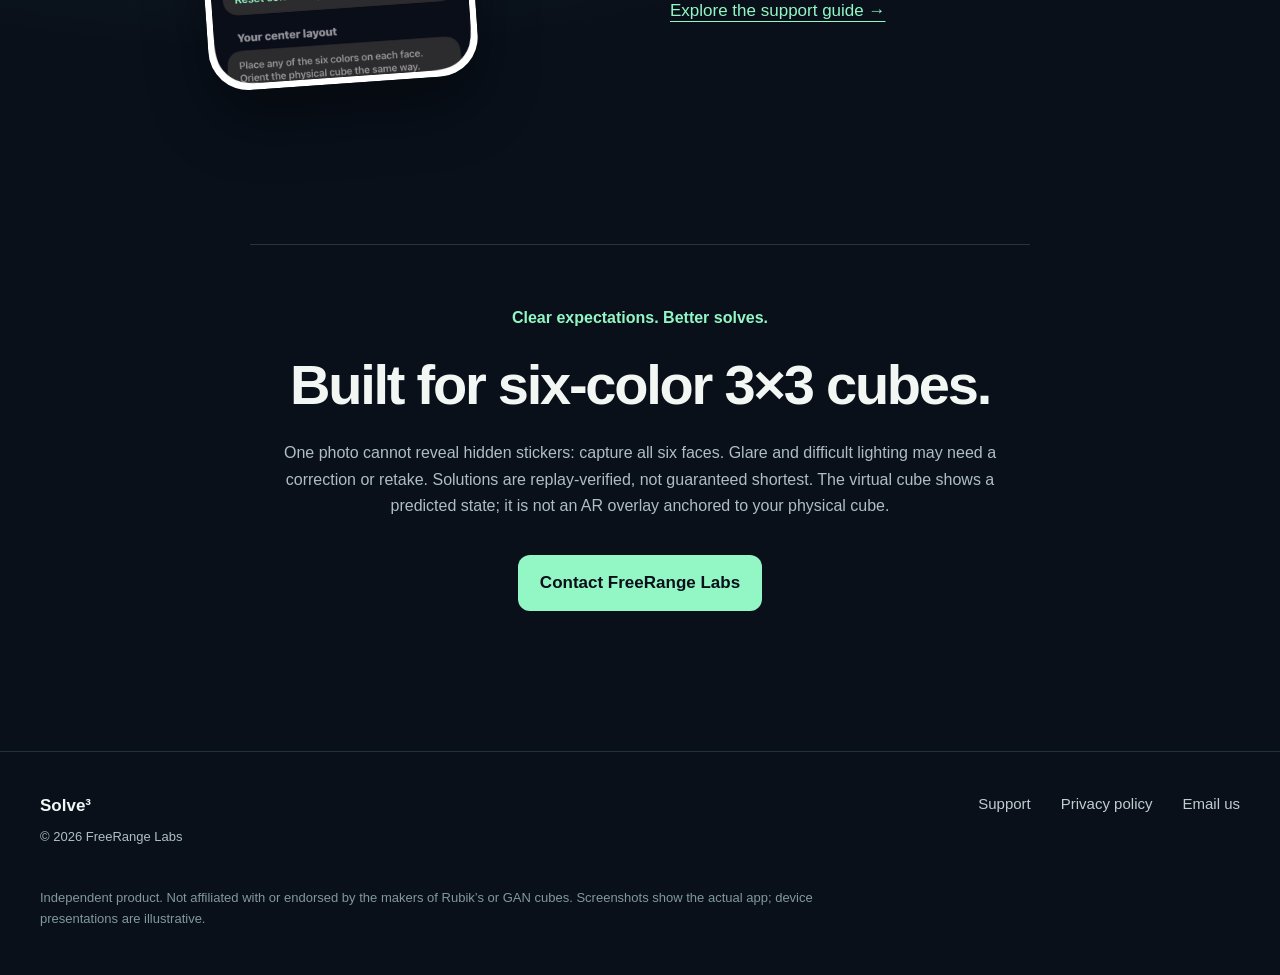
==== commit 03fe0bd5: "Rename public app branding to Solve³" ====
--- a/index.html
+++ b/index.html
@@ -1 +1 @@
-<!doctype html><html lang="en"><head><meta charset="utf-8"><meta name="viewport" content="width=device-width,initial-scale=1"><title>CubeSolve by FreeRange</title><meta name="description" content="Scan six faces. Review your colors. Follow one clear turn at a time. Native cube guidance for iPhone, iPad and Mac."><link rel="stylesheet" href="marketing.css?v=2"></head><body><header><a class="brand" href="index.html"><svg aria-hidden="true" viewBox="0 0 40 42"><path d="M20 1 38 11v20L20 41 2 31V11Z" fill="#92f7c5"/><path d="m2 11 18 10 18-10M20 21v20M20 1v20M2 31l18-10 18 10" fill="none" stroke="#0a121b" stroke-width="2"/></svg><span>CubeSolve <small>by FreeRange</small></span></a><nav aria-label="Main"><a href="#how">How it works</a><a href="support.html">Support</a><a href="privacy.html">Privacy</a></nav></header><main><section class="hero"><div class="hero-copy"><p class="eyebrow">For the cube in your hands.</p><h1>One clear turn.<br><em>Then the next.</em></h1><p class="intro">A scrambled cube doesn’t need to stay a mystery. Scan six faces, check the colors, and follow a clear 3D guide at your own pace.</p><a class="button" href="#how">See how it works <span aria-hidden="true">↘</span></a><p class="availability">iPhone, iPad &amp; Mac · $4.99 USD one-time purchase at launch · App Store release in preparation</p><div class="promise"><span>On-device processing</span><span>No ads or account</span><span>Your pace</span></div></div><div class="hero-art"><div class="orbit orbit-one"></div><div class="orbit orbit-two"></div><div class="notation" aria-hidden="true">R2 <span>U′</span> F</div><figure class="phone"><img src="assets/iphone-guide.png" alt="Actual iPhone app: a 3D cube, move R2, plain-language half-turn instruction and the I made this turn control." width="680" height="1500"><figcaption>Actual app interface</figcaption></figure><div class="turn-chip"><span class="turn-icon" aria-hidden="true">↻</span><div><strong>Preview the layer.</strong><small>Keep your place in the solve.</small></div></div></div></section><section id="how" class="workflow"><div class="section-heading"><p class="eyebrow">A simple rhythm</p><h2>From scrambled<br>to understandable.</h2><p>Every step gives you a chance to check, correct and continue.</p></div><div class="steps"><article><span class="step">01</span><div class="scan-graphic" aria-hidden="true"><i></i><div class="tiles"><b></b><b></b><b></b><b></b><b></b><b></b><b></b><b></b><b></b></div></div><h3>Scan six faces.</h3><p>Automatic face detection finds the corners. Capture each face with the orientation labels as your guide.</p></article><article><span class="step">02</span><div class="swatches" aria-hidden="true"><b></b><b></b><b></b><b></b><b></b><b></b></div><h3>Make the colors yours.</h3><p>Check the suggested stickers. Personal calibration learns your six center colors; manual corrections keep you in control.</p></article><article><span class="step">03</span><div class="move-graphic" aria-hidden="true"><strong>R2</strong><span>↻</span></div><h3>Follow one turn.</h3><p>Preview the moving layer, read the instruction, then advance after making the physical turn. Backtracking is always available.</p></article></div></section><section class="desktop"><div><p class="eyebrow">Room to see the whole solve</p><h2>Just as thoughtful<br>on your Mac.</h2><p>A native desktop layout pairs the cube with its next instruction. Drag to inspect, preview a layer, and keep the sequence close.</p><p class="fine">Saved solutions stay locally on each device. Cross-device history sync is not included.</p></div><figure class="mac"><div class="mac-display"><img src="assets/mac-guide.png" alt="Actual Mac app with a large practice cube beside the B2 instruction and Preview this turn button." width="2360" height="1640"></div><div class="mac-stand"></div><figcaption>Native macOS app · practice guide</figcaption></figure></section><section class="details"><div class="calibration"><img src="assets/calibration.png" alt="iPhone calibration settings identify the white center as missing and provide separate recapture controls." width="680" height="1500"></div><div><p class="eyebrow">A little variation is normal</p><h2>Your cube.<br>Your colors.</h2><p>Different cube palettes and lighting can change how stickers look. Capture the six center colors to calibrate, and recapture a missing sample without replacing your current solution.</p><ul><li>Editable sticker grids</li><li>Optional spoken instructions</li><li>Local solution history and text sharing</li><li>Complete orientation, notation and recovery help</li></ul><a class="text-link" href="support.html">Explore the support guide →</a></div></section><section class="closing"><p class="eyebrow">Clear expectations. Better solves.</p><h2>Built for six-color 3×3 cubes.</h2><p>One photo cannot reveal hidden stickers: capture all six faces. Glare and difficult lighting may need a correction or retake. Solutions are replay-verified, not guaranteed shortest. The virtual cube shows a predicted state; it is not an AR overlay anchored to your physical cube.</p><a class="button" href="mailto:FreeRangeLabs@drumnbus.com">Contact FreeRange Labs</a></section></main><footer><div><strong>CubeSolve by FreeRange</strong><p>© 2026 FreeRange Labs</p></div><nav aria-label="Footer"><a href="support.html">Support</a><a href="privacy.html">Privacy policy</a><a href="mailto:FreeRangeLabs@drumnbus.com">Email us</a></nav><p class="legal">Independent product. Not affiliated with or endorsed by the makers of Rubik’s or GAN cubes. Screenshots show the actual app; device presentations are illustrative.</p></footer></body></html>+<!doctype html><html lang="en"><head><meta charset="utf-8"><meta name="viewport" content="width=device-width,initial-scale=1"><title>Solve³</title><meta name="description" content="Scan six faces. Review your colors. Follow one clear turn at a time. Native cube guidance for iPhone, iPad and Mac."><link rel="stylesheet" href="marketing.css?v=2"></head><body><header><a class="brand" href="index.html"><svg aria-hidden="true" viewBox="0 0 40 42"><path d="M20 1 38 11v20L20 41 2 31V11Z" fill="#92f7c5"/><path d="m2 11 18 10 18-10M20 21v20M20 1v20M2 31l18-10 18 10" fill="none" stroke="#0a121b" stroke-width="2"/></svg><span>Solve³ <small>by FreeRange Labs</small></span></a><nav aria-label="Main"><a href="#how">How it works</a><a href="support.html">Support</a><a href="privacy.html">Privacy</a></nav></header><main><section class="hero"><div class="hero-copy"><p class="eyebrow">For the cube in your hands.</p><h1>One clear turn.<br><em>Then the next.</em></h1><p class="intro">A scrambled cube doesn’t need to stay a mystery. Scan six faces, check the colors, and follow a clear 3D guide at your own pace.</p><a class="button" href="#how">See how it works <span aria-hidden="true">↘</span></a><p class="availability">iPhone, iPad &amp; Mac · $4.99 USD one-time purchase at launch · App Store release in preparation</p><div class="promise"><span>On-device processing</span><span>No ads or account</span><span>Your pace</span></div></div><div class="hero-art"><div class="orbit orbit-one"></div><div class="orbit orbit-two"></div><div class="notation" aria-hidden="true">R2 <span>U′</span> F</div><figure class="phone"><img src="assets/iphone-guide.png" alt="Actual iPhone app: a 3D cube, move R2, plain-language half-turn instruction and the I made this turn control." width="680" height="1500"><figcaption>Actual app interface</figcaption></figure><div class="turn-chip"><span class="turn-icon" aria-hidden="true">↻</span><div><strong>Preview the layer.</strong><small>Keep your place in the solve.</small></div></div></div></section><section id="how" class="workflow"><div class="section-heading"><p class="eyebrow">A simple rhythm</p><h2>From scrambled<br>to understandable.</h2><p>Every step gives you a chance to check, correct and continue.</p></div><div class="steps"><article><span class="step">01</span><div class="scan-graphic" aria-hidden="true"><i></i><div class="tiles"><b></b><b></b><b></b><b></b><b></b><b></b><b></b><b></b><b></b></div></div><h3>Scan six faces.</h3><p>Automatic face detection finds the corners. Capture each face with the orientation labels as your guide.</p></article><article><span class="step">02</span><div class="swatches" aria-hidden="true"><b></b><b></b><b></b><b></b><b></b><b></b></div><h3>Make the colors yours.</h3><p>Check the suggested stickers. Personal calibration learns your six center colors; manual corrections keep you in control.</p></article><article><span class="step">03</span><div class="move-graphic" aria-hidden="true"><strong>R2</strong><span>↻</span></div><h3>Follow one turn.</h3><p>Preview the moving layer, read the instruction, then advance after making the physical turn. Backtracking is always available.</p></article></div></section><section class="desktop"><div><p class="eyebrow">Room to see the whole solve</p><h2>Just as thoughtful<br>on your Mac.</h2><p>A native desktop layout pairs the cube with its next instruction. Drag to inspect, preview a layer, and keep the sequence close.</p><p class="fine">Saved solutions stay locally on each device. Cross-device history sync is not included.</p></div><figure class="mac"><div class="mac-display"><img src="assets/mac-guide.png" alt="Actual Mac app with a large practice cube beside the B2 instruction and Preview this turn button." width="2360" height="1640"></div><div class="mac-stand"></div><figcaption>Native macOS app · practice guide</figcaption></figure></section><section class="details"><div class="calibration"><img src="assets/calibration.png" alt="iPhone calibration settings identify the white center as missing and provide separate recapture controls." width="680" height="1500"></div><div><p class="eyebrow">A little variation is normal</p><h2>Your cube.<br>Your colors.</h2><p>Different cube palettes and lighting can change how stickers look. Capture the six center colors to calibrate, and recapture a missing sample without replacing your current solution.</p><ul><li>Editable sticker grids</li><li>Optional spoken instructions</li><li>Local solution history and text sharing</li><li>Complete orientation, notation and recovery help</li></ul><a class="text-link" href="support.html">Explore the support guide →</a></div></section><section class="closing"><p class="eyebrow">Clear expectations. Better solves.</p><h2>Built for six-color 3×3 cubes.</h2><p>One photo cannot reveal hidden stickers: capture all six faces. Glare and difficult lighting may need a correction or retake. Solutions are replay-verified, not guaranteed shortest. The virtual cube shows a predicted state; it is not an AR overlay anchored to your physical cube.</p><a class="button" href="mailto:FreeRangeLabs@drumnbus.com">Contact FreeRange Labs</a></section></main><footer><div><strong>Solve³</strong><p>© 2026 FreeRange Labs</p></div><nav aria-label="Footer"><a href="support.html">Support</a><a href="privacy.html">Privacy policy</a><a href="mailto:FreeRangeLabs@drumnbus.com">Email us</a></nav><p class="legal">Independent product. Not affiliated with or endorsed by the makers of Rubik’s or GAN cubes. Screenshots show the actual app; device presentations are illustrative.</p></footer></body></html>
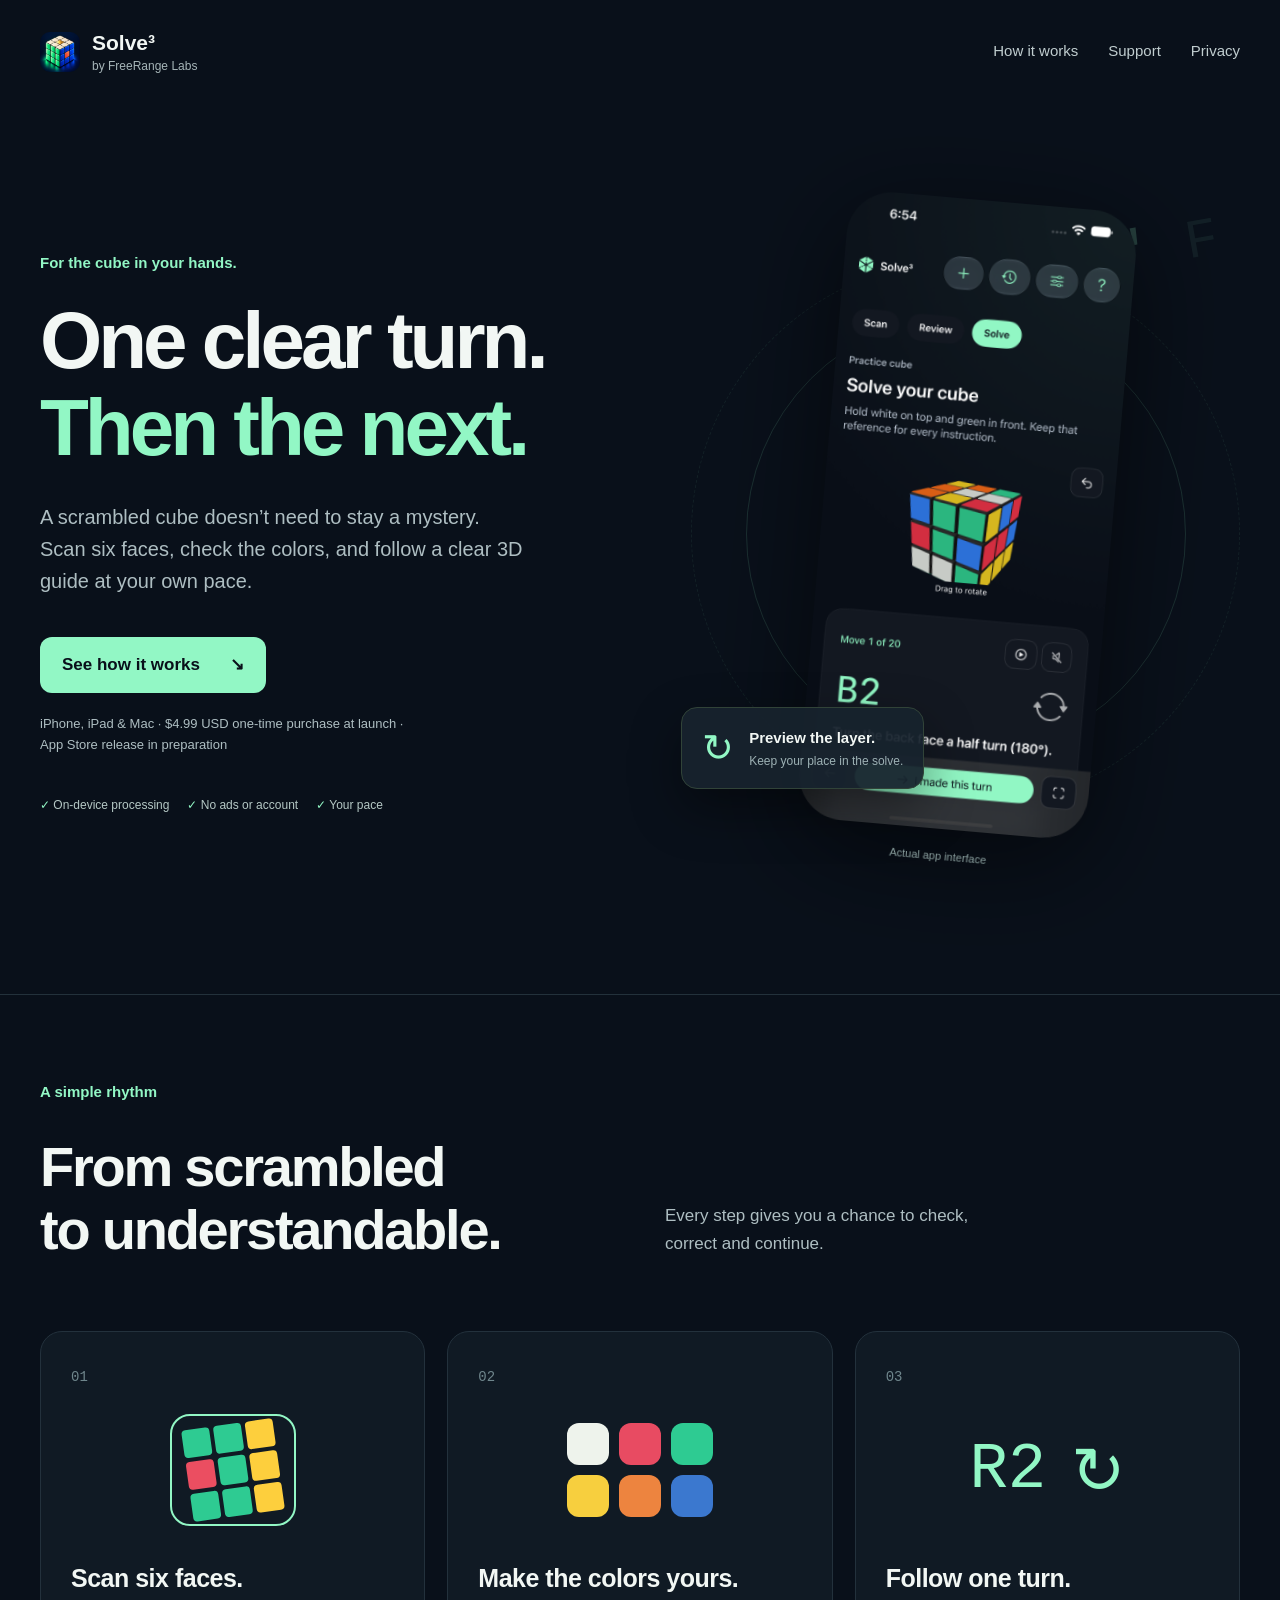
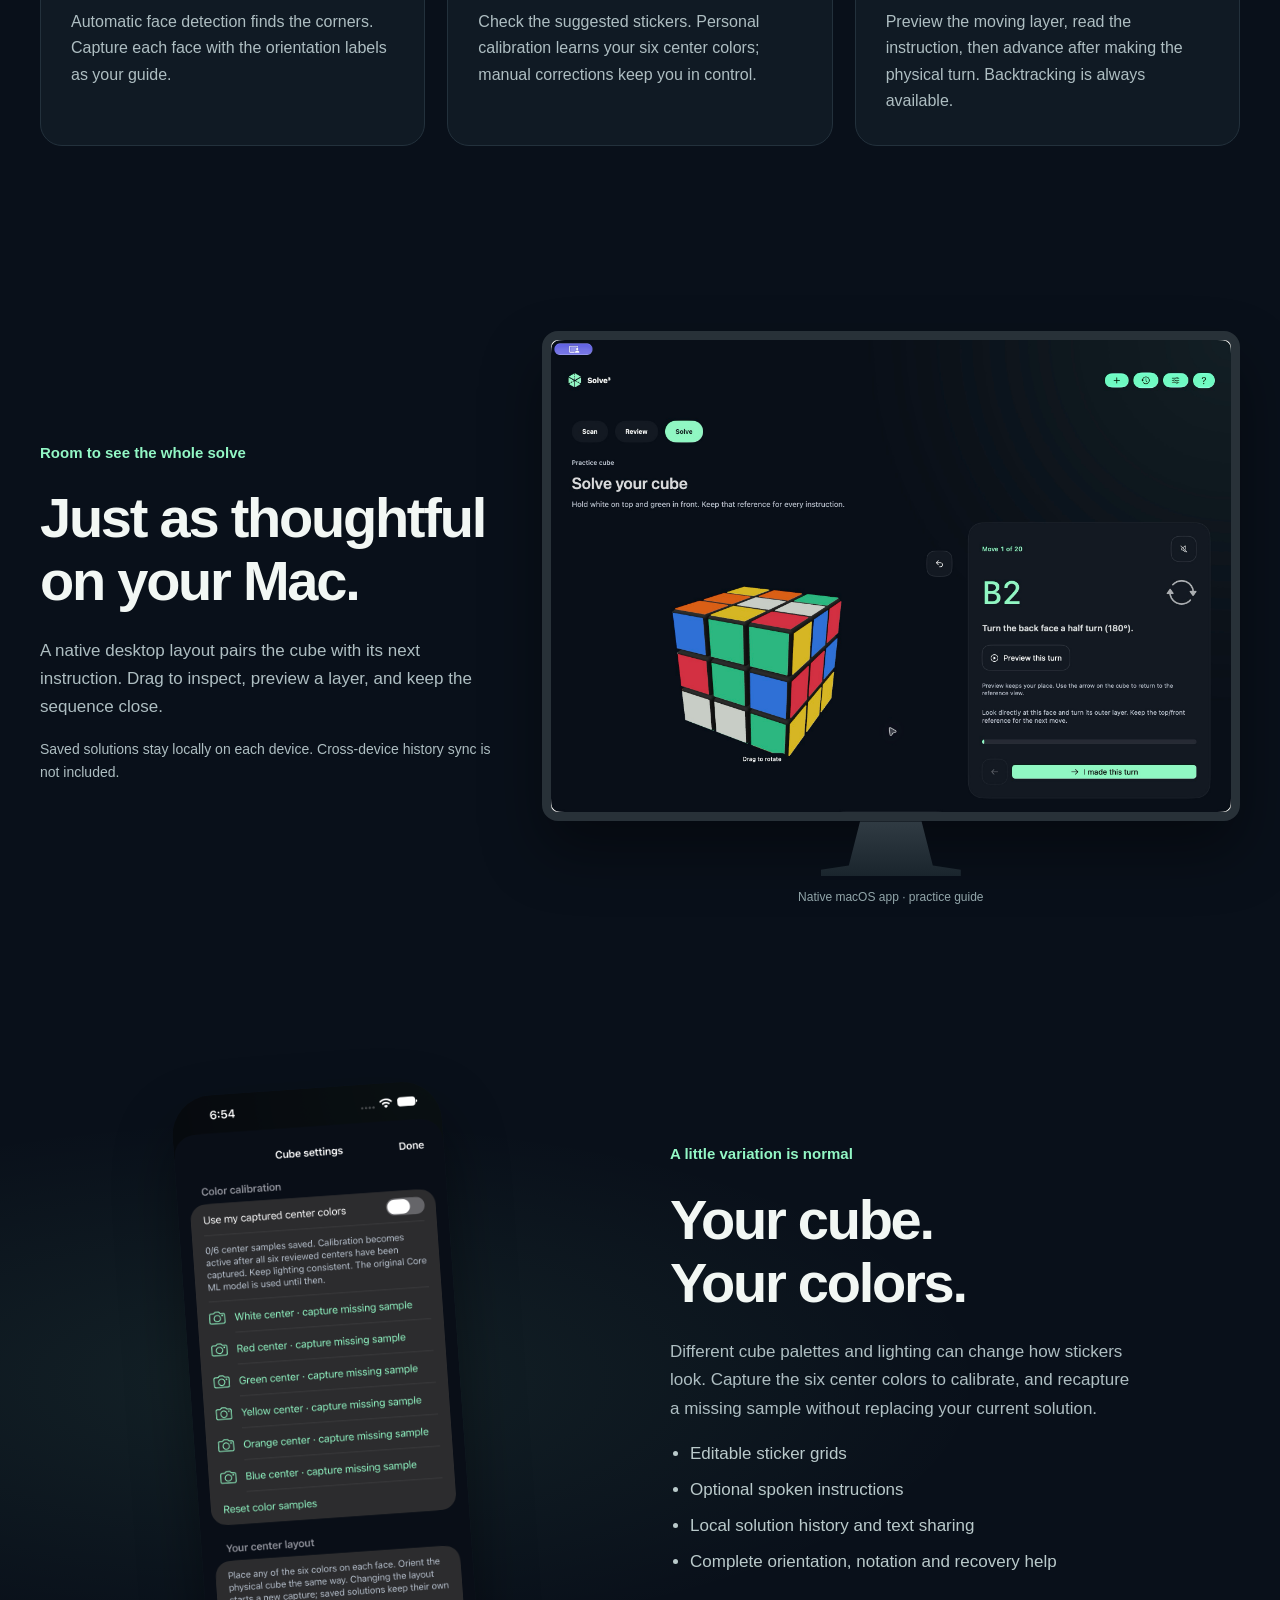
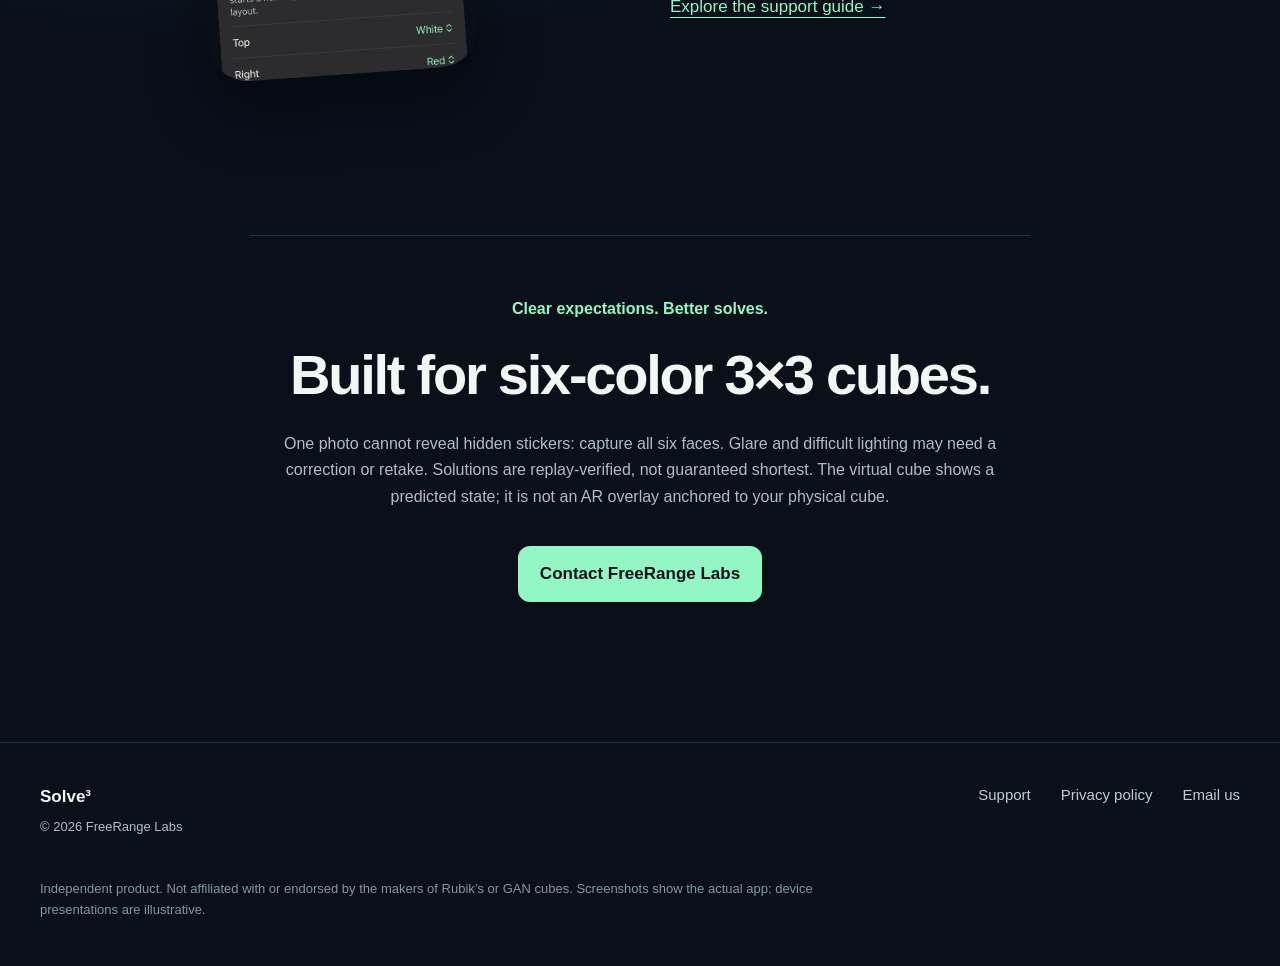
==== commit c7d4bc83: "Polish Solve³ branding and replace release screenshots" ====
--- a/index.html
+++ b/index.html
@@ -1 +1 @@
-<!doctype html><html lang="en"><head><meta charset="utf-8"><meta name="viewport" content="width=device-width,initial-scale=1"><title>Solve³</title><meta name="description" content="Scan six faces. Review your colors. Follow one clear turn at a time. Native cube guidance for iPhone, iPad and Mac."><link rel="stylesheet" href="marketing.css?v=2"></head><body><header><a class="brand" href="index.html"><svg aria-hidden="true" viewBox="0 0 40 42"><path d="M20 1 38 11v20L20 41 2 31V11Z" fill="#92f7c5"/><path d="m2 11 18 10 18-10M20 21v20M20 1v20M2 31l18-10 18 10" fill="none" stroke="#0a121b" stroke-width="2"/></svg><span>Solve³ <small>by FreeRange Labs</small></span></a><nav aria-label="Main"><a href="#how">How it works</a><a href="support.html">Support</a><a href="privacy.html">Privacy</a></nav></header><main><section class="hero"><div class="hero-copy"><p class="eyebrow">For the cube in your hands.</p><h1>One clear turn.<br><em>Then the next.</em></h1><p class="intro">A scrambled cube doesn’t need to stay a mystery. Scan six faces, check the colors, and follow a clear 3D guide at your own pace.</p><a class="button" href="#how">See how it works <span aria-hidden="true">↘</span></a><p class="availability">iPhone, iPad &amp; Mac · $4.99 USD one-time purchase at launch · App Store release in preparation</p><div class="promise"><span>On-device processing</span><span>No ads or account</span><span>Your pace</span></div></div><div class="hero-art"><div class="orbit orbit-one"></div><div class="orbit orbit-two"></div><div class="notation" aria-hidden="true">R2 <span>U′</span> F</div><figure class="phone"><img src="assets/iphone-guide.png" alt="Actual iPhone app: a 3D cube, move R2, plain-language half-turn instruction and the I made this turn control." width="680" height="1500"><figcaption>Actual app interface</figcaption></figure><div class="turn-chip"><span class="turn-icon" aria-hidden="true">↻</span><div><strong>Preview the layer.</strong><small>Keep your place in the solve.</small></div></div></div></section><section id="how" class="workflow"><div class="section-heading"><p class="eyebrow">A simple rhythm</p><h2>From scrambled<br>to understandable.</h2><p>Every step gives you a chance to check, correct and continue.</p></div><div class="steps"><article><span class="step">01</span><div class="scan-graphic" aria-hidden="true"><i></i><div class="tiles"><b></b><b></b><b></b><b></b><b></b><b></b><b></b><b></b><b></b></div></div><h3>Scan six faces.</h3><p>Automatic face detection finds the corners. Capture each face with the orientation labels as your guide.</p></article><article><span class="step">02</span><div class="swatches" aria-hidden="true"><b></b><b></b><b></b><b></b><b></b><b></b></div><h3>Make the colors yours.</h3><p>Check the suggested stickers. Personal calibration learns your six center colors; manual corrections keep you in control.</p></article><article><span class="step">03</span><div class="move-graphic" aria-hidden="true"><strong>R2</strong><span>↻</span></div><h3>Follow one turn.</h3><p>Preview the moving layer, read the instruction, then advance after making the physical turn. Backtracking is always available.</p></article></div></section><section class="desktop"><div><p class="eyebrow">Room to see the whole solve</p><h2>Just as thoughtful<br>on your Mac.</h2><p>A native desktop layout pairs the cube with its next instruction. Drag to inspect, preview a layer, and keep the sequence close.</p><p class="fine">Saved solutions stay locally on each device. Cross-device history sync is not included.</p></div><figure class="mac"><div class="mac-display"><img src="assets/mac-guide.png" alt="Actual Mac app with a large practice cube beside the B2 instruction and Preview this turn button." width="2360" height="1640"></div><div class="mac-stand"></div><figcaption>Native macOS app · practice guide</figcaption></figure></section><section class="details"><div class="calibration"><img src="assets/calibration.png" alt="iPhone calibration settings identify the white center as missing and provide separate recapture controls." width="680" height="1500"></div><div><p class="eyebrow">A little variation is normal</p><h2>Your cube.<br>Your colors.</h2><p>Different cube palettes and lighting can change how stickers look. Capture the six center colors to calibrate, and recapture a missing sample without replacing your current solution.</p><ul><li>Editable sticker grids</li><li>Optional spoken instructions</li><li>Local solution history and text sharing</li><li>Complete orientation, notation and recovery help</li></ul><a class="text-link" href="support.html">Explore the support guide →</a></div></section><section class="closing"><p class="eyebrow">Clear expectations. Better solves.</p><h2>Built for six-color 3×3 cubes.</h2><p>One photo cannot reveal hidden stickers: capture all six faces. Glare and difficult lighting may need a correction or retake. Solutions are replay-verified, not guaranteed shortest. The virtual cube shows a predicted state; it is not an AR overlay anchored to your physical cube.</p><a class="button" href="mailto:FreeRangeLabs@drumnbus.com">Contact FreeRange Labs</a></section></main><footer><div><strong>Solve³</strong><p>© 2026 FreeRange Labs</p></div><nav aria-label="Footer"><a href="support.html">Support</a><a href="privacy.html">Privacy policy</a><a href="mailto:FreeRangeLabs@drumnbus.com">Email us</a></nav><p class="legal">Independent product. Not affiliated with or endorsed by the makers of Rubik’s or GAN cubes. Screenshots show the actual app; device presentations are illustrative.</p></footer></body></html>+<!doctype html><html lang="en"><head><meta charset="utf-8"><meta name="viewport" content="width=device-width,initial-scale=1"><title>Solve³</title><meta name="description" content="Scan six faces. Review your colors. Follow one clear turn at a time. Native cube guidance for iPhone, iPad and Mac."><link rel="stylesheet" href="marketing.css?v=6"><link rel="icon" href="assets/app-icon.png"><link rel="apple-touch-icon" href="assets/app-icon.png"></head><body><header><a class="brand" href="index.html"><img class="brand-icon" src="assets/app-icon.png" width="40" height="40" alt=""><span>Solve³ <small>by FreeRange Labs</small></span></a><nav aria-label="Main"><a href="#how">How it works</a><a href="support.html">Support</a><a href="privacy.html">Privacy</a></nav></header><main><section class="hero"><div class="hero-copy"><p class="eyebrow">For the cube in your hands.</p><h1>One clear turn.<br><em>Then the next.</em></h1><p class="intro">A scrambled cube doesn’t need to stay a mystery. Scan six faces, check the colors, and follow a clear 3D guide at your own pace.</p><a class="button" href="#how">See how it works <span aria-hidden="true">↘</span></a><p class="availability">iPhone, iPad &amp; Mac · $4.99 USD one-time purchase at launch · App Store release in preparation</p><div class="promise"><span>On-device processing</span><span>No ads or account</span><span>Your pace</span></div></div><div class="hero-art"><div class="orbit orbit-one"></div><div class="orbit orbit-two"></div><div class="notation" aria-hidden="true">R2 <span>U′</span> F</div><figure class="phone"><img src="assets/iphone-guide.png?v=6" alt="Actual iPhone app: a 3D practice cube, plain-language turn instruction and the I made this turn control." width="1320" height="2868"><figcaption>Actual app interface</figcaption></figure><div class="turn-chip"><span class="turn-icon" aria-hidden="true">↻</span><div><strong>Preview the layer.</strong><small>Keep your place in the solve.</small></div></div></div></section><section id="how" class="workflow"><div class="section-heading"><p class="eyebrow">A simple rhythm</p><h2>From scrambled<br>to understandable.</h2><p>Every step gives you a chance to check, correct and continue.</p></div><div class="steps"><article><span class="step">01</span><div class="scan-graphic" aria-hidden="true"><i></i><div class="tiles"><b></b><b></b><b></b><b></b><b></b><b></b><b></b><b></b><b></b></div></div><h3>Scan six faces.</h3><p>Automatic face detection finds the corners. Capture each face with the orientation labels as your guide.</p></article><article><span class="step">02</span><div class="swatches" aria-hidden="true"><b></b><b></b><b></b><b></b><b></b><b></b></div><h3>Make the colors yours.</h3><p>Check the suggested stickers. Personal calibration learns your six center colors; manual corrections keep you in control.</p></article><article><span class="step">03</span><div class="move-graphic" aria-hidden="true"><strong>R2</strong><span>↻</span></div><h3>Follow one turn.</h3><p>Preview the moving layer, read the instruction, then advance after making the physical turn. Backtracking is always available.</p></article></div></section><section class="desktop"><div><p class="eyebrow">Room to see the whole solve</p><h2>Just as thoughtful<br>on your Mac.</h2><p>A native desktop layout pairs the cube with its next instruction. Drag to inspect, preview a layer, and keep the sequence close.</p><p class="fine">Saved solutions stay locally on each device. Cross-device history sync is not included.</p></div><figure class="mac"><div class="mac-display"><img src="assets/mac-guide.png?v=6" alt="Actual Mac app with a large practice cube beside the B2 instruction and Preview this turn button." width="2360" height="1640"></div><div class="mac-stand"></div><figcaption>Native macOS app · practice guide</figcaption></figure></section><section class="details"><div class="calibration"><img src="assets/calibration.png?v=6" alt="iPhone calibration settings provide an individual capture control for each of the six center colors." width="1320" height="2868"></div><div><p class="eyebrow">A little variation is normal</p><h2>Your cube.<br>Your colors.</h2><p>Different cube palettes and lighting can change how stickers look. Capture the six center colors to calibrate, and recapture a missing sample without replacing your current solution.</p><ul><li>Editable sticker grids</li><li>Optional spoken instructions</li><li>Local solution history and text sharing</li><li>Complete orientation, notation and recovery help</li></ul><a class="text-link" href="support.html">Explore the support guide →</a></div></section><section class="closing"><p class="eyebrow">Clear expectations. Better solves.</p><h2>Built for six-color 3×3 cubes.</h2><p>One photo cannot reveal hidden stickers: capture all six faces. Glare and difficult lighting may need a correction or retake. Solutions are replay-verified, not guaranteed shortest. The virtual cube shows a predicted state; it is not an AR overlay anchored to your physical cube.</p><a class="button" href="mailto:FreeRangeLabs@drumnbus.com">Contact FreeRange Labs</a></section></main><footer><div><strong>Solve³</strong><p>© 2026 FreeRange Labs</p></div><nav aria-label="Footer"><a href="support.html">Support</a><a href="privacy.html">Privacy policy</a><a href="mailto:FreeRangeLabs@drumnbus.com">Email us</a></nav><p class="legal">Independent product. Not affiliated with or endorsed by the makers of Rubik’s or GAN cubes. Screenshots show the actual app; device presentations are illustrative.</p></footer></body></html>
--- a/marketing.css
+++ b/marketing.css
@@ -1 +1,2 @@
-*{box-sizing:border-box}html{scroll-behavior:smooth;scroll-padding-top:30px}body{margin:0;background:#09101a;color:#f2f7f4;font:17px/1.65 -apple-system,BlinkMacSystemFont,"Segoe UI",sans-serif}a{color:inherit}header,main,footer{max-width:1280px;margin:auto}header{padding:30px 40px;display:flex;justify-content:space-between;align-items:center;gap:24px}.brand{display:flex;align-items:center;gap:12px;text-decoration:none;font-weight:650;font-size:21px;line-height:1.2}.brand svg{width:38px;height:40px}.brand small{display:block;font-size:12px;color:#a6b5b8;margin-top:4px;font-weight:400}nav{display:flex;gap:30px;flex-wrap:wrap}nav a{text-decoration:none;font-size:15px;color:#c0cdcf}nav a:hover,.text-link:hover{color:#92f7c5}a:focus-visible{outline:3px solid #92f7c5;outline-offset:7px}.hero{display:grid;grid-template-columns:1.15fr 1fr;gap:20px;align-items:center;padding:70px 40px 100px;min-height:850px}.eyebrow{color:#92f7c5;font-size:15px;font-weight:550;margin:0 0 22px}h1{font-size:clamp(52px,6.3vw,80px);letter-spacing:-.05em;line-height:1.08;margin:0 0 30px;font-weight:620}h1 em{font-style:normal;color:#92f7c5}h2{font-size:clamp(36px,4.4vw,56px);line-height:1.12;letter-spacing:-.04em;font-weight:580;margin:0 0 24px}h3{font-size:25px;font-weight:550;letter-spacing:-.02em;margin:25px 0 10px}p{color:#aebec2}.intro{max-width:490px;font-size:20px;line-height:1.6}.button{display:inline-flex;align-items:center;gap:30px;background:#92f7c5;color:#09101a;padding:14px 22px;border-radius:12px;text-decoration:none;font-weight:600;margin-top:20px}.availability{font-size:13px;max-width:370px;margin-top:20px}.promise{display:flex;gap:18px;flex-wrap:wrap;font-size:12px;color:#b5c8c5;margin-top:40px}.promise span:before{content:"✓ ";color:#92f7c5}.hero-art{min-width:0;position:relative;min-height:720px;display:flex;align-items:center;justify-content:center}.phone{width:290px;position:relative;margin:0;transform:rotate(5deg);z-index:2;filter:drop-shadow(0 25px 50px #0008)}.phone img{display:block;width:100%;height:auto;border-radius:45px}.phone figcaption{font-size:11px;color:#8a9f9e;text-align:center;margin-top:18px}.orbit{position:absolute;border:1px solid #92f7c522;border-radius:50%;width:440px;height:440px;transform:none}.orbit-two{width:min(560px,100%);height:auto;aspect-ratio:1;border-style:dashed;border-color:#92f7c512}.notation{position:absolute;top:40px;right:20px;font-size:55px;color:#92f7c512;font-family:ui-monospace,monospace;transform:rotate(-10deg)}.notation span{color:#92f7c536}.turn-chip{position:absolute;z-index:3;bottom:105px;left:-10px;background:#17232deF;border:1px solid #314338;box-shadow:0 20px 50px #0006;border-radius:16px;padding:16px 20px;display:flex;gap:15px;align-items:center}.turn-chip strong{font-weight:550;font-size:15px}.turn-chip small{display:block;color:#9db1b4;font-size:12px}.turn-icon{font-size:38px;color:#92f7c5;line-height:1}.workflow{padding:85px 40px;border-top:1px solid #23313b}.section-heading{display:grid;grid-template-columns:1fr 1fr;align-items:end;gap:10px 50px}.section-heading .eyebrow{grid-column:1/-1}.section-heading p:last-child{max-width:330px;margin-bottom:28px}.steps{display:grid;grid-template-columns:repeat(3,1fr);gap:22px;margin-top:45px}.steps article{background:#101a24;border:1px solid #23313c;border-radius:22px;padding:30px;position:relative}.step{color:#6f868c;font:14px ui-monospace,monospace}.steps article p{font-size:16px;margin:0}.scan-graphic,.swatches,.move-graphic{height:125px;margin-top:18px;display:flex;align-items:center;justify-content:center}.tiles{display:grid;grid-template-columns:repeat(3,28px);gap:4px;transform:rotate(-8deg)}.tiles b{height:28px;border-radius:4px;background:#2ecb92}.tiles b:nth-child(3n){background:#fdcf3d}.tiles b:nth-child(4){background:#eb4e61}.scan-graphic{position:relative}.scan-graphic i{width:126px;height:112px;border:2px solid #92f7c5;border-radius:20px;position:absolute}.swatches{display:grid;grid-template-columns:repeat(3,42px);gap:10px;align-content:center}.swatches b{height:42px;border-radius:12px;background:#eef3ec}.swatches b:nth-child(2){background:#e84b62}.swatches b:nth-child(3){background:#2ecb92}.swatches b:nth-child(4){background:#f7cf3e}.swatches b:nth-child(5){background:#ed843f}.swatches b:nth-child(6){background:#3b78cf}.move-graphic{gap:25px;color:#92f7c5}.move-graphic strong{font:64px ui-monospace,monospace}.move-graphic span{font-size:65px}.desktop{display:grid;grid-template-columns:.85fr 1.3fr;gap:45px;align-items:center;padding:100px 40px}.desktop p,.details p{max-width:460px}.fine{font-size:14px}.mac{margin:0}.mac-display{border:9px solid #283138;border-radius:16px;background:#111;box-shadow:0 30px 60px #0006}.mac img{display:block;width:100%;height:auto;border-radius:7px}.mac-stand{width:140px;height:55px;margin:auto;background:linear-gradient(#303b43,#1a252d);clip-path:polygon(28% 0,72% 0,80% 80%,100% 88%,100% 100%,0 100%,0 88%,20% 80%)}figcaption{font-size:12px;text-align:center;color:#92a6aa;margin-top:12px}.details{display:grid;grid-template-columns:1fr 1fr;align-items:center;gap:60px;padding:80px 40px;background:radial-gradient(ellipse at 22% 50%,#92f7c514,transparent 50%)}.calibration{display:flex;justify-content:center}.calibration img{width:270px;height:auto;border-radius:40px;box-shadow:0 30px 60px #0006;transform:rotate(-4deg)}ul{padding-left:20px;color:#bacacb}li{margin:8px 0}.text-link{color:#92f7c5;text-underline-offset:5px}.closing{max-width:780px;text-align:center;margin:80px auto;padding:60px 30px;border-top:1px solid #26343d}.closing p{font-size:16px}.closing .eyebrow{color:#92f7c5}footer{padding:40px;border-top:1px solid #23313b;display:flex;justify-content:space-between;gap:30px;flex-wrap:wrap}footer p{font-size:13px;margin:5px 0}.legal{max-width:840px;color:#81989e}@media(max-width:900px){.hero{grid-template-columns:1fr 1fr;padding-top:45px}.hero-art{min-height:620px}.phone{width:245px}.orbit{width:310px;height:310px}.orbit-two{width:370px;height:370px}.turn-chip{left:-35px;bottom:55px}.desktop{grid-template-columns:1fr}.desktop div:first-child{max-width:600px}.steps article{padding:22px}.steps{gap:14px}}@media(max-width:650px){header{padding:22px;align-items:flex-start}header nav{gap:14px;max-width:125px;justify-content:flex-end}header nav a{font-size:13px}.hero{grid-template-columns:1fr;padding:40px 24px 50px;gap:40px;min-height:auto}h1{font-size:54px}.intro{font-size:18px}.hero-art{min-height:600px}.phone{width:250px}.turn-chip{left:10px;bottom:55px}.notation{right:10px}.section-heading{display:block}.workflow,.desktop,.details{padding:65px 24px}.steps{grid-template-columns:1fr}.steps article{padding:28px}.desktop{gap:35px}.details{grid-template-columns:1fr;gap:50px}.calibration{order:2}.closing{margin:40px auto;padding:40px 24px}footer{padding:30px 24px}footer nav{gap:20px}h2{font-size:40px}.hero-art{overflow:hidden}.mac-display{border-width:5px}}@media(prefers-reduced-motion:reduce){html{scroll-behavior:auto}}+*{box-sizing:border-box}html{scroll-behavior:smooth;scroll-padding-top:30px}body{margin:0;background:#09101a;color:#f2f7f4;font:17px/1.65 -apple-system,BlinkMacSystemFont,"Segoe UI",sans-serif}a{color:inherit}header,main,footer{max-width:1280px;margin:auto}header{padding:30px 40px;display:flex;justify-content:space-between;align-items:center;gap:24px}.brand{display:flex;align-items:center;gap:12px;text-decoration:none;font-weight:650;font-size:21px;line-height:1.2}.brand svg{width:38px;height:40px}.brand small{display:block;font-size:12px;color:#a6b5b8;margin-top:4px;font-weight:400}nav{display:flex;gap:30px;flex-wrap:wrap}nav a{text-decoration:none;font-size:15px;color:#c0cdcf}nav a:hover,.text-link:hover{color:#92f7c5}a:focus-visible{outline:3px solid #92f7c5;outline-offset:7px}.hero{display:grid;grid-template-columns:1.15fr 1fr;gap:20px;align-items:center;padding:70px 40px 100px;min-height:850px}.eyebrow{color:#92f7c5;font-size:15px;font-weight:550;margin:0 0 22px}h1{font-size:clamp(52px,6.3vw,80px);letter-spacing:-.05em;line-height:1.08;margin:0 0 30px;font-weight:620}h1 em{font-style:normal;color:#92f7c5}h2{font-size:clamp(36px,4.4vw,56px);line-height:1.12;letter-spacing:-.04em;font-weight:580;margin:0 0 24px}h3{font-size:25px;font-weight:550;letter-spacing:-.02em;margin:25px 0 10px}p{color:#aebec2}.intro{max-width:490px;font-size:20px;line-height:1.6}.button{display:inline-flex;align-items:center;gap:30px;background:#92f7c5;color:#09101a;padding:14px 22px;border-radius:12px;text-decoration:none;font-weight:600;margin-top:20px}.availability{font-size:13px;max-width:370px;margin-top:20px}.promise{display:flex;gap:18px;flex-wrap:wrap;font-size:12px;color:#b5c8c5;margin-top:40px}.promise span:before{content:"✓ ";color:#92f7c5}.hero-art{min-width:0;position:relative;min-height:720px;display:flex;align-items:center;justify-content:center}.phone{width:290px;position:relative;margin:0;transform:rotate(5deg);z-index:2;filter:drop-shadow(0 25px 50px #0008)}.phone img{display:block;width:100%;height:auto;border-radius:45px}.phone figcaption{font-size:11px;color:#8a9f9e;text-align:center;margin-top:18px}.orbit{position:absolute;border:1px solid #92f7c522;border-radius:50%;width:440px;height:440px;transform:none}.orbit-two{width:min(560px,100%);height:auto;aspect-ratio:1;border-style:dashed;border-color:#92f7c512}.notation{position:absolute;top:40px;right:20px;font-size:55px;color:#92f7c512;font-family:ui-monospace,monospace;transform:rotate(-10deg)}.notation span{color:#92f7c536}.turn-chip{position:absolute;z-index:3;bottom:105px;left:-10px;background:#17232deF;border:1px solid #314338;box-shadow:0 20px 50px #0006;border-radius:16px;padding:16px 20px;display:flex;gap:15px;align-items:center}.turn-chip strong{font-weight:550;font-size:15px}.turn-chip small{display:block;color:#9db1b4;font-size:12px}.turn-icon{font-size:38px;color:#92f7c5;line-height:1}.workflow{padding:85px 40px;border-top:1px solid #23313b}.section-heading{display:grid;grid-template-columns:1fr 1fr;align-items:end;gap:10px 50px}.section-heading .eyebrow{grid-column:1/-1}.section-heading p:last-child{max-width:330px;margin-bottom:28px}.steps{display:grid;grid-template-columns:repeat(3,1fr);gap:22px;margin-top:45px}.steps article{background:#101a24;border:1px solid #23313c;border-radius:22px;padding:30px;position:relative}.step{color:#6f868c;font:14px ui-monospace,monospace}.steps article p{font-size:16px;margin:0}.scan-graphic,.swatches,.move-graphic{height:125px;margin-top:18px;display:flex;align-items:center;justify-content:center}.tiles{display:grid;grid-template-columns:repeat(3,28px);gap:4px;transform:rotate(-8deg)}.tiles b{height:28px;border-radius:4px;background:#2ecb92}.tiles b:nth-child(3n){background:#fdcf3d}.tiles b:nth-child(4){background:#eb4e61}.scan-graphic{position:relative}.scan-graphic i{width:126px;height:112px;border:2px solid #92f7c5;border-radius:20px;position:absolute}.swatches{display:grid;grid-template-columns:repeat(3,42px);gap:10px;align-content:center}.swatches b{height:42px;border-radius:12px;background:#eef3ec}.swatches b:nth-child(2){background:#e84b62}.swatches b:nth-child(3){background:#2ecb92}.swatches b:nth-child(4){background:#f7cf3e}.swatches b:nth-child(5){background:#ed843f}.swatches b:nth-child(6){background:#3b78cf}.move-graphic{gap:25px;color:#92f7c5}.move-graphic strong{font:64px ui-monospace,monospace}.move-graphic span{font-size:65px}.desktop{display:grid;grid-template-columns:.85fr 1.3fr;gap:45px;align-items:center;padding:100px 40px}.desktop p,.details p{max-width:460px}.fine{font-size:14px}.mac{margin:0}.mac-display{border:9px solid #283138;border-radius:16px;background:#111;box-shadow:0 30px 60px #0006}.mac img{display:block;width:100%;height:auto;border-radius:7px}.mac-stand{width:140px;height:55px;margin:auto;background:linear-gradient(#303b43,#1a252d);clip-path:polygon(28% 0,72% 0,80% 80%,100% 88%,100% 100%,0 100%,0 88%,20% 80%)}figcaption{font-size:12px;text-align:center;color:#92a6aa;margin-top:12px}.details{display:grid;grid-template-columns:1fr 1fr;align-items:center;gap:60px;padding:80px 40px;background:radial-gradient(ellipse at 22% 50%,#92f7c514,transparent 50%)}.calibration{display:flex;justify-content:center}.calibration img{width:270px;height:auto;border-radius:40px;box-shadow:0 30px 60px #0006;transform:rotate(-4deg)}ul{padding-left:20px;color:#bacacb}li{margin:8px 0}.text-link{color:#92f7c5;text-underline-offset:5px}.closing{max-width:780px;text-align:center;margin:80px auto;padding:60px 30px;border-top:1px solid #26343d}.closing p{font-size:16px}.closing .eyebrow{color:#92f7c5}footer{padding:40px;border-top:1px solid #23313b;display:flex;justify-content:space-between;gap:30px;flex-wrap:wrap}footer p{font-size:13px;margin:5px 0}.legal{max-width:840px;color:#81989e}@media(max-width:900px){.hero{grid-template-columns:1fr 1fr;padding-top:45px}.hero-art{min-height:620px}.phone{width:245px}.orbit{width:310px;height:310px}.orbit-two{width:370px;height:370px}.turn-chip{left:-35px;bottom:55px}.desktop{grid-template-columns:1fr}.desktop div:first-child{max-width:600px}.steps article{padding:22px}.steps{gap:14px}}@media(max-width:650px){header{padding:22px;align-items:flex-start}header nav{gap:14px;max-width:125px;justify-content:flex-end}header nav a{font-size:13px}.hero{grid-template-columns:1fr;padding:40px 24px 50px;gap:40px;min-height:auto}h1{font-size:54px}.intro{font-size:18px}.hero-art{min-height:600px}.phone{width:250px}.turn-chip{left:10px;bottom:55px}.notation{right:10px}.section-heading{display:block}.workflow,.desktop,.details{padding:65px 24px}.steps{grid-template-columns:1fr}.steps article{padding:28px}.desktop{gap:35px}.details{grid-template-columns:1fr;gap:50px}.calibration{order:2}.closing{margin:40px auto;padding:40px 24px}footer{padding:30px 24px}footer nav{gap:20px}h2{font-size:40px}.hero-art{overflow:hidden}.mac-display{border-width:5px}}@media(prefers-reduced-motion:reduce){html{scroll-behavior:auto}}
+.brand-icon{width:40px;height:40px;border-radius:10px;flex-shrink:0}
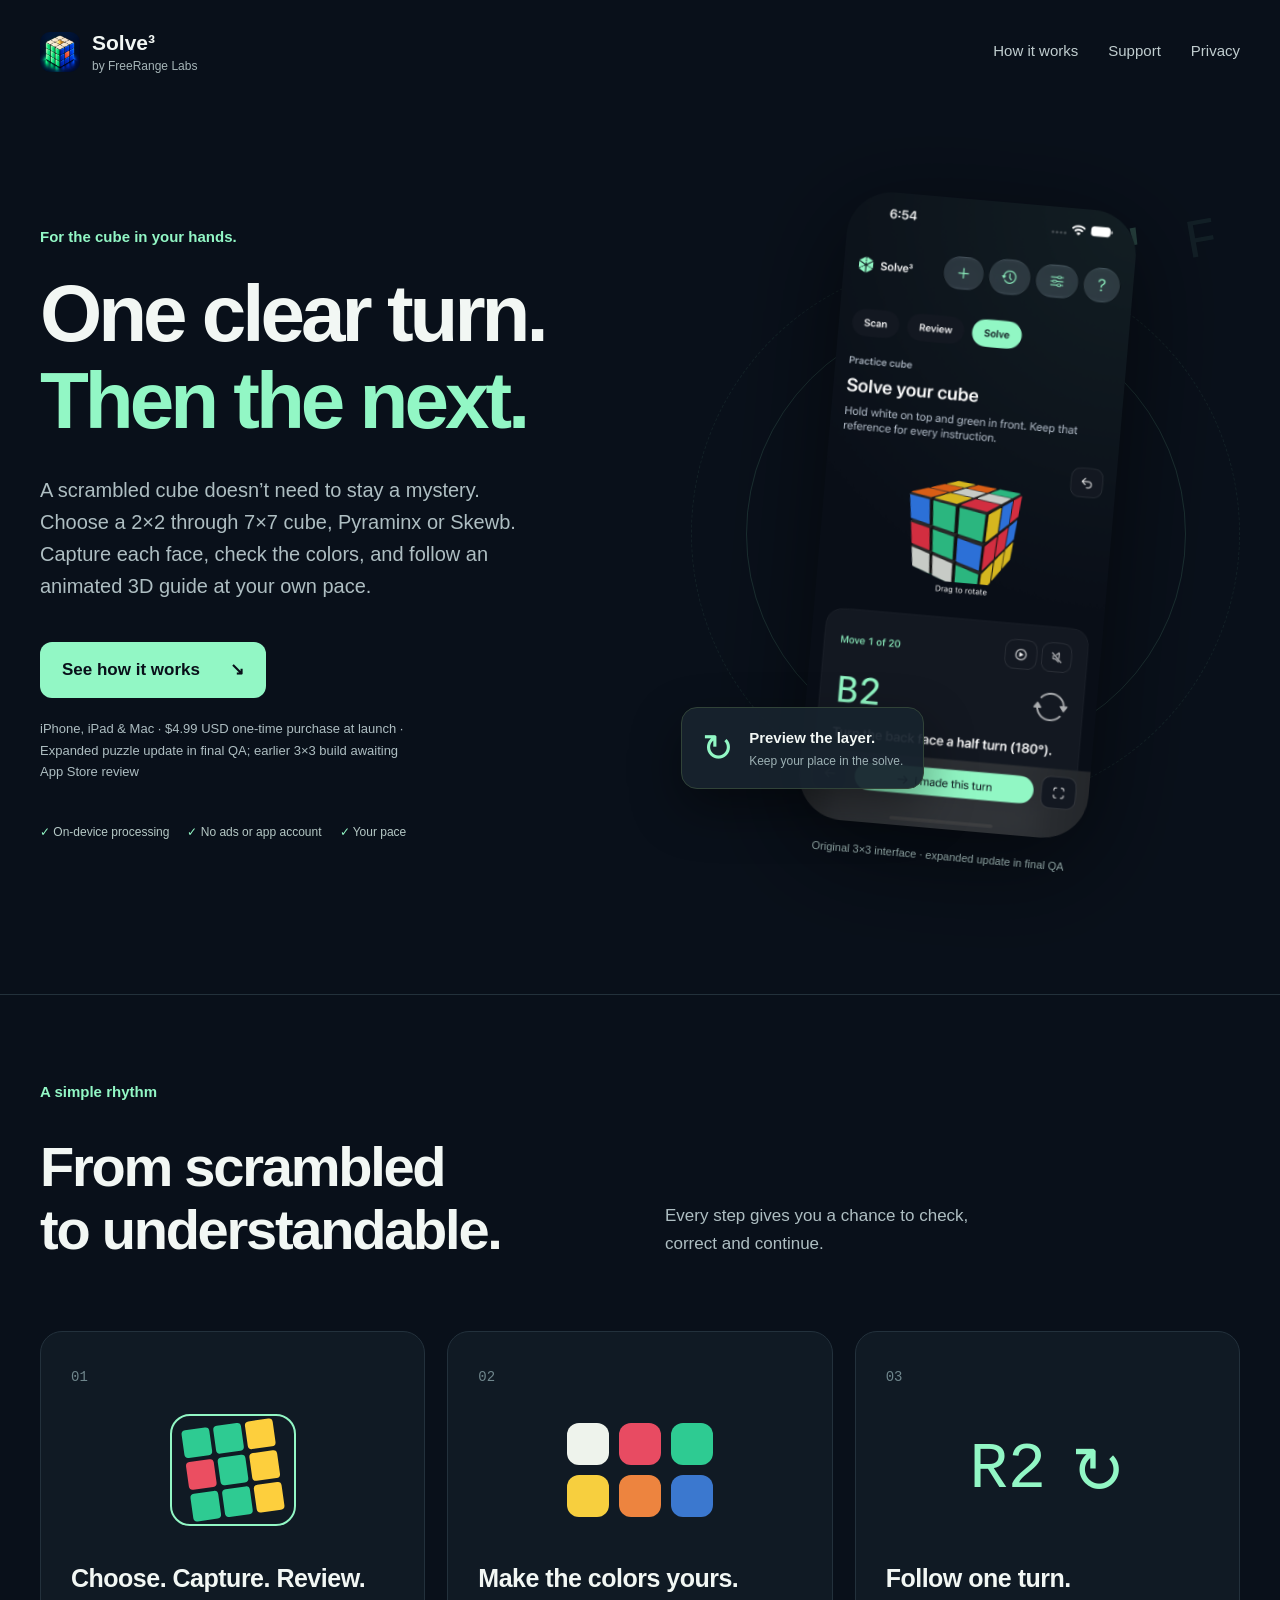
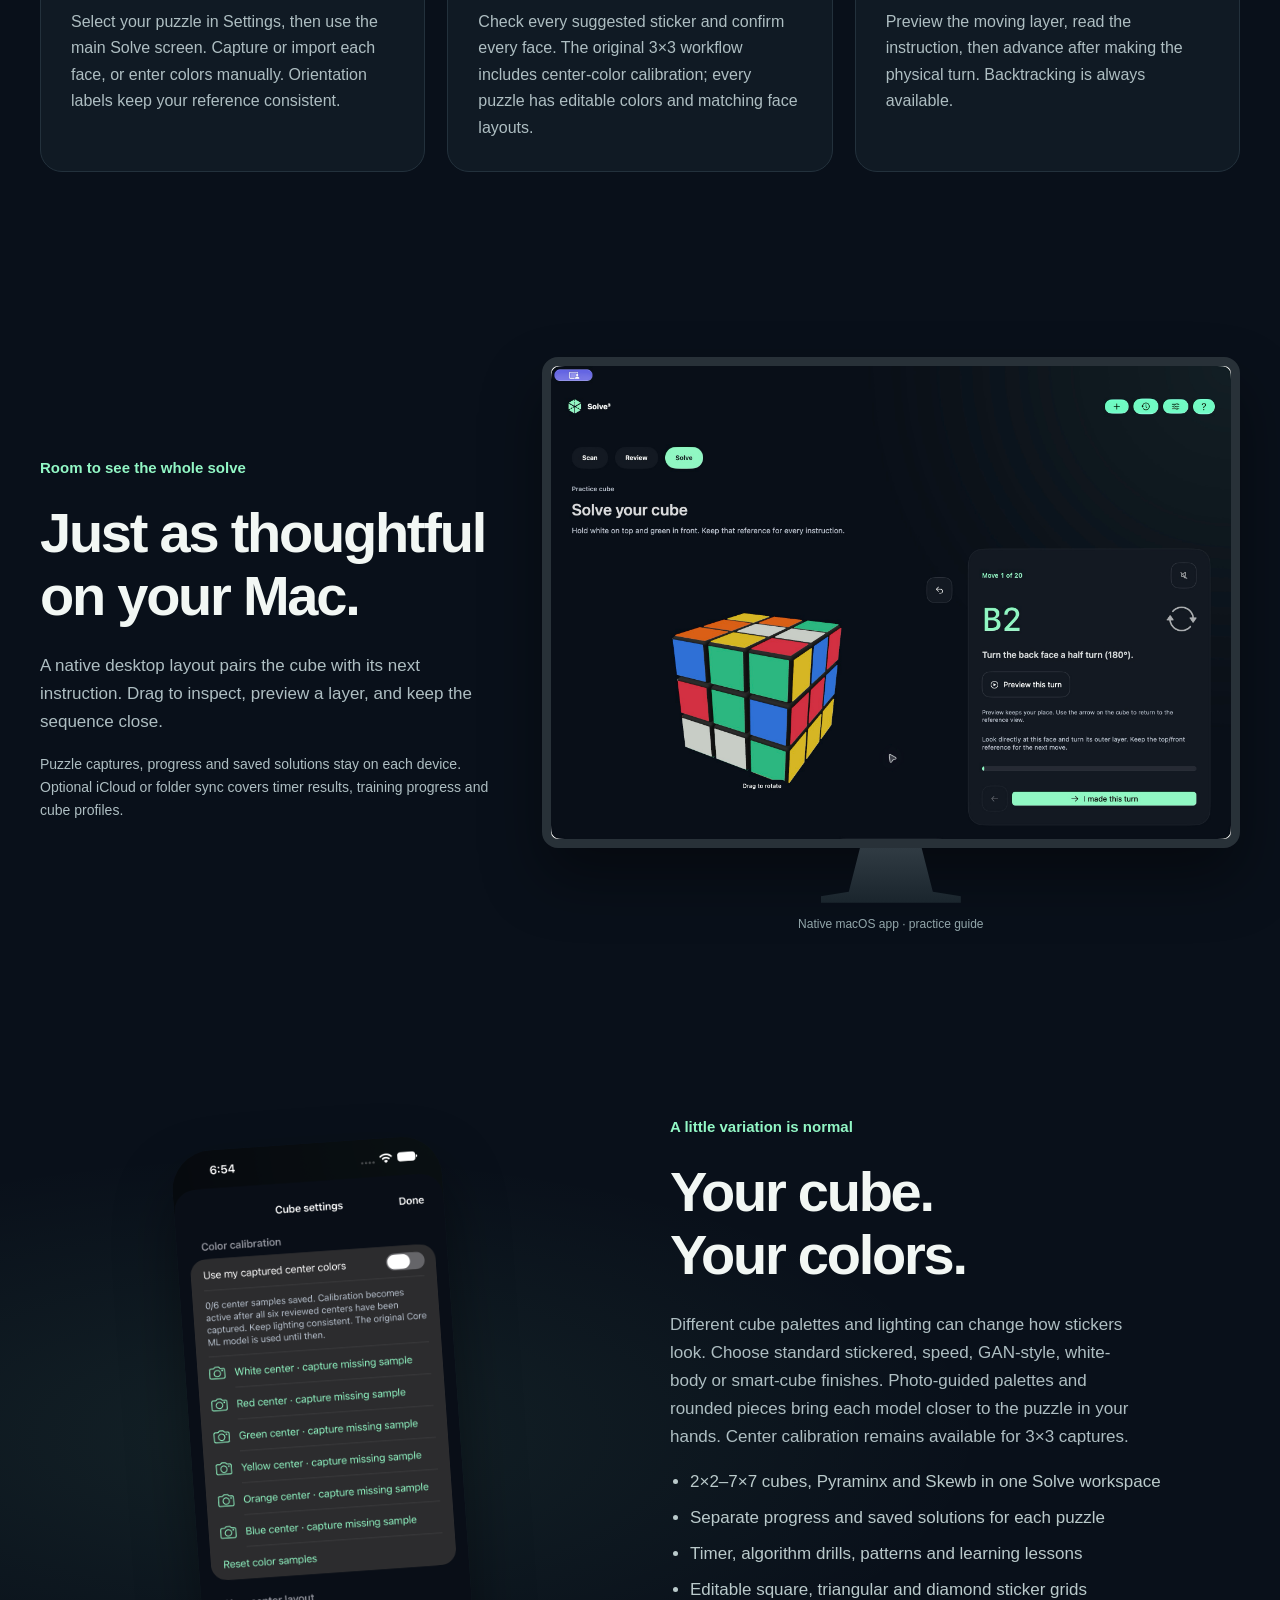
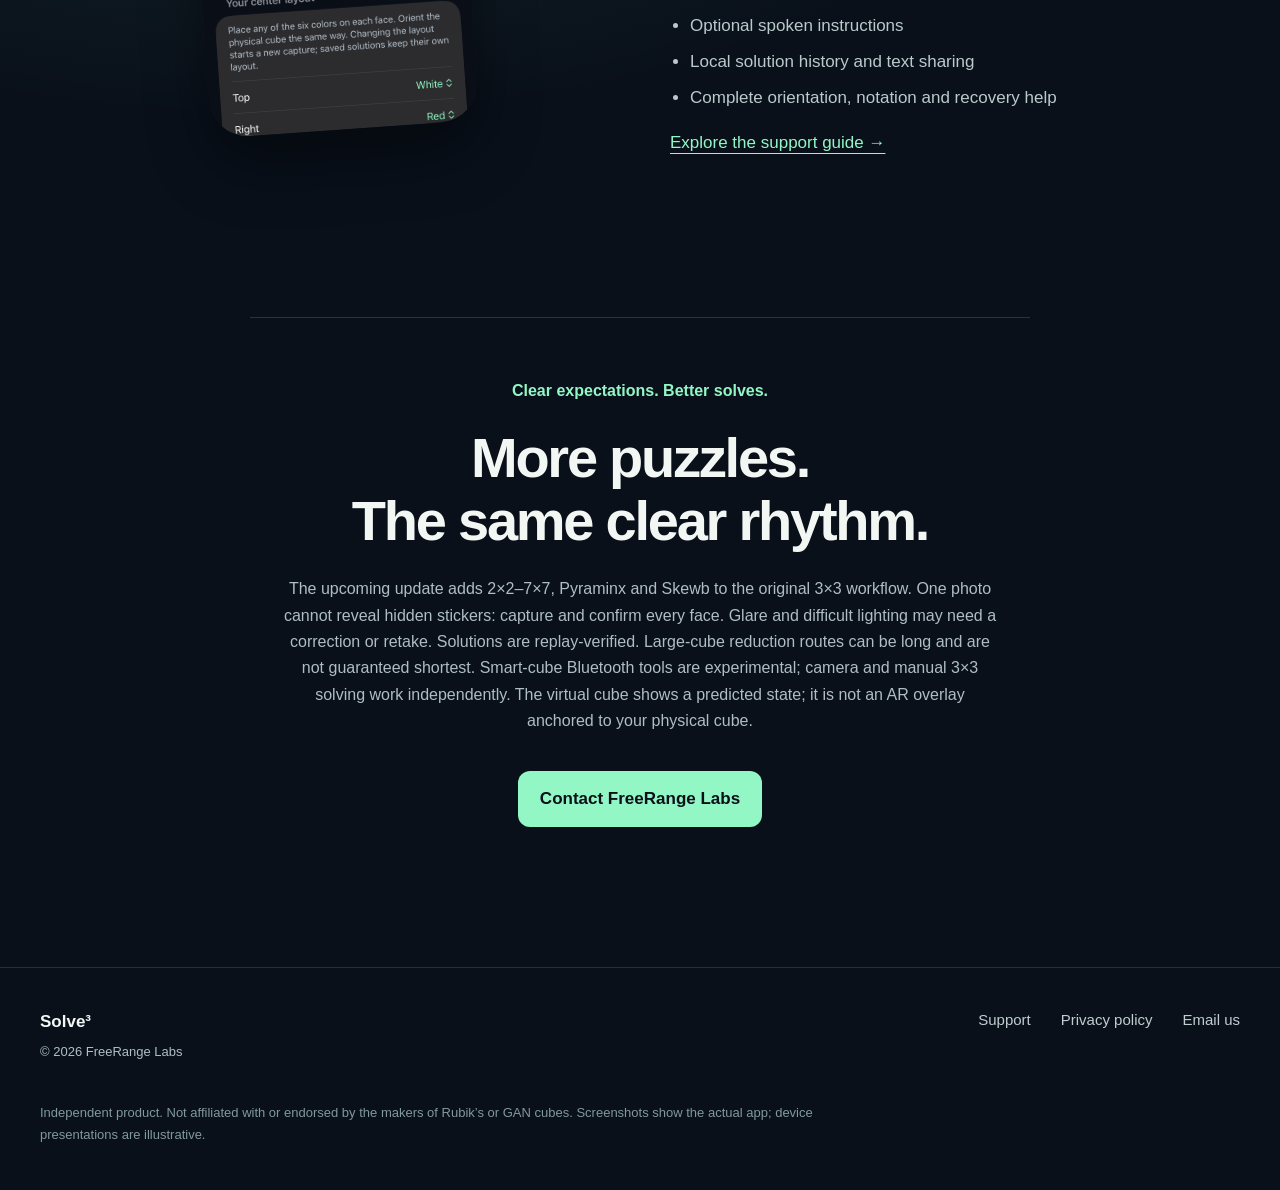
==== commit 3be0a047: "Describe expanded puzzle workflow, practice tools and optional sync" ====
--- a/index.html
+++ b/index.html
@@ -1 +1 @@
-<!doctype html><html lang="en"><head><meta charset="utf-8"><meta name="viewport" content="width=device-width,initial-scale=1"><title>Solve³</title><meta name="description" content="Scan six faces. Review your colors. Follow one clear turn at a time. Native cube guidance for iPhone, iPad and Mac."><link rel="stylesheet" href="marketing.css?v=6"><link rel="icon" href="assets/app-icon.png"><link rel="apple-touch-icon" href="assets/app-icon.png"></head><body><header><a class="brand" href="index.html"><img class="brand-icon" src="assets/app-icon.png" width="40" height="40" alt=""><span>Solve³ <small>by FreeRange Labs</small></span></a><nav aria-label="Main"><a href="#how">How it works</a><a href="support.html">Support</a><a href="privacy.html">Privacy</a></nav></header><main><section class="hero"><div class="hero-copy"><p class="eyebrow">For the cube in your hands.</p><h1>One clear turn.<br><em>Then the next.</em></h1><p class="intro">A scrambled cube doesn’t need to stay a mystery. Scan six faces, check the colors, and follow a clear 3D guide at your own pace.</p><a class="button" href="#how">See how it works <span aria-hidden="true">↘</span></a><p class="availability">iPhone, iPad &amp; Mac · $4.99 USD one-time purchase at launch · App Store release in preparation</p><div class="promise"><span>On-device processing</span><span>No ads or account</span><span>Your pace</span></div></div><div class="hero-art"><div class="orbit orbit-one"></div><div class="orbit orbit-two"></div><div class="notation" aria-hidden="true">R2 <span>U′</span> F</div><figure class="phone"><img src="assets/iphone-guide.png?v=6" alt="Actual iPhone app: a 3D practice cube, plain-language turn instruction and the I made this turn control." width="1320" height="2868"><figcaption>Actual app interface</figcaption></figure><div class="turn-chip"><span class="turn-icon" aria-hidden="true">↻</span><div><strong>Preview the layer.</strong><small>Keep your place in the solve.</small></div></div></div></section><section id="how" class="workflow"><div class="section-heading"><p class="eyebrow">A simple rhythm</p><h2>From scrambled<br>to understandable.</h2><p>Every step gives you a chance to check, correct and continue.</p></div><div class="steps"><article><span class="step">01</span><div class="scan-graphic" aria-hidden="true"><i></i><div class="tiles"><b></b><b></b><b></b><b></b><b></b><b></b><b></b><b></b><b></b></div></div><h3>Scan six faces.</h3><p>Automatic face detection finds the corners. Capture each face with the orientation labels as your guide.</p></article><article><span class="step">02</span><div class="swatches" aria-hidden="true"><b></b><b></b><b></b><b></b><b></b><b></b></div><h3>Make the colors yours.</h3><p>Check the suggested stickers. Personal calibration learns your six center colors; manual corrections keep you in control.</p></article><article><span class="step">03</span><div class="move-graphic" aria-hidden="true"><strong>R2</strong><span>↻</span></div><h3>Follow one turn.</h3><p>Preview the moving layer, read the instruction, then advance after making the physical turn. Backtracking is always available.</p></article></div></section><section class="desktop"><div><p class="eyebrow">Room to see the whole solve</p><h2>Just as thoughtful<br>on your Mac.</h2><p>A native desktop layout pairs the cube with its next instruction. Drag to inspect, preview a layer, and keep the sequence close.</p><p class="fine">Saved solutions stay locally on each device. Cross-device history sync is not included.</p></div><figure class="mac"><div class="mac-display"><img src="assets/mac-guide.png?v=6" alt="Actual Mac app with a large practice cube beside the B2 instruction and Preview this turn button." width="2360" height="1640"></div><div class="mac-stand"></div><figcaption>Native macOS app · practice guide</figcaption></figure></section><section class="details"><div class="calibration"><img src="assets/calibration.png?v=6" alt="iPhone calibration settings provide an individual capture control for each of the six center colors." width="1320" height="2868"></div><div><p class="eyebrow">A little variation is normal</p><h2>Your cube.<br>Your colors.</h2><p>Different cube palettes and lighting can change how stickers look. Capture the six center colors to calibrate, and recapture a missing sample without replacing your current solution.</p><ul><li>Editable sticker grids</li><li>Optional spoken instructions</li><li>Local solution history and text sharing</li><li>Complete orientation, notation and recovery help</li></ul><a class="text-link" href="support.html">Explore the support guide →</a></div></section><section class="closing"><p class="eyebrow">Clear expectations. Better solves.</p><h2>Built for six-color 3×3 cubes.</h2><p>One photo cannot reveal hidden stickers: capture all six faces. Glare and difficult lighting may need a correction or retake. Solutions are replay-verified, not guaranteed shortest. The virtual cube shows a predicted state; it is not an AR overlay anchored to your physical cube.</p><a class="button" href="mailto:FreeRangeLabs@drumnbus.com">Contact FreeRange Labs</a></section></main><footer><div><strong>Solve³</strong><p>© 2026 FreeRange Labs</p></div><nav aria-label="Footer"><a href="support.html">Support</a><a href="privacy.html">Privacy policy</a><a href="mailto:FreeRangeLabs@drumnbus.com">Email us</a></nav><p class="legal">Independent product. Not affiliated with or endorsed by the makers of Rubik’s or GAN cubes. Screenshots show the actual app; device presentations are illustrative.</p></footer></body></html>+<!doctype html><html lang="en"><head><meta charset="utf-8"><meta name="viewport" content="width=device-width,initial-scale=1"><title>Solve³</title><meta name="description" content="Choose your puzzle. Capture its faces, review the colors and follow animated turns. Native puzzle guidance for iPhone, iPad and Mac."><link rel="stylesheet" href="marketing.css?v=7"><link rel="icon" href="assets/app-icon.png"><link rel="apple-touch-icon" href="assets/app-icon.png"></head><body><header><a class="brand" href="index.html"><img class="brand-icon" src="assets/app-icon.png" width="40" height="40" alt=""><span>Solve³ <small>by FreeRange Labs</small></span></a><nav aria-label="Main"><a href="#how">How it works</a><a href="support.html">Support</a><a href="privacy.html">Privacy</a></nav></header><main><section class="hero"><div class="hero-copy"><p class="eyebrow">For the cube in your hands.</p><h1>One clear turn.<br><em>Then the next.</em></h1><p class="intro">A scrambled cube doesn’t need to stay a mystery. Choose a 2×2 through 7×7 cube, Pyraminx or Skewb. Capture each face, check the colors, and follow an animated 3D guide at your own pace.</p><a class="button" href="#how">See how it works <span aria-hidden="true">↘</span></a><p class="availability">iPhone, iPad &amp; Mac · $4.99 USD one-time purchase at launch · Expanded puzzle update in final QA; earlier 3×3 build awaiting App Store review</p><div class="promise"><span>On-device processing</span><span>No ads or app account</span><span>Your pace</span></div></div><div class="hero-art"><div class="orbit orbit-one"></div><div class="orbit orbit-two"></div><div class="notation" aria-hidden="true">R2 <span>U′</span> F</div><figure class="phone"><img src="assets/iphone-guide.png?v=6" alt="Actual iPhone app: a 3D practice cube, plain-language turn instruction and the I made this turn control." width="1320" height="2868"><figcaption>Original 3×3 interface · expanded update in final QA</figcaption></figure><div class="turn-chip"><span class="turn-icon" aria-hidden="true">↻</span><div><strong>Preview the layer.</strong><small>Keep your place in the solve.</small></div></div></div></section><section id="how" class="workflow"><div class="section-heading"><p class="eyebrow">A simple rhythm</p><h2>From scrambled<br>to understandable.</h2><p>Every step gives you a chance to check, correct and continue.</p></div><div class="steps"><article><span class="step">01</span><div class="scan-graphic" aria-hidden="true"><i></i><div class="tiles"><b></b><b></b><b></b><b></b><b></b><b></b><b></b><b></b><b></b></div></div><h3>Choose. Capture. Review.</h3><p>Select your puzzle in Settings, then use the main Solve screen. Capture or import each face, or enter colors manually. Orientation labels keep your reference consistent.</p></article><article><span class="step">02</span><div class="swatches" aria-hidden="true"><b></b><b></b><b></b><b></b><b></b><b></b></div><h3>Make the colors yours.</h3><p>Check every suggested sticker and confirm every face. The original 3×3 workflow includes center-color calibration; every puzzle has editable colors and matching face layouts.</p></article><article><span class="step">03</span><div class="move-graphic" aria-hidden="true"><strong>R2</strong><span>↻</span></div><h3>Follow one turn.</h3><p>Preview the moving layer, read the instruction, then advance after making the physical turn. Backtracking is always available.</p></article></div></section><section class="desktop"><div><p class="eyebrow">Room to see the whole solve</p><h2>Just as thoughtful<br>on your Mac.</h2><p>A native desktop layout pairs the cube with its next instruction. Drag to inspect, preview a layer, and keep the sequence close.</p><p class="fine">Puzzle captures, progress and saved solutions stay on each device. Optional iCloud or folder sync covers timer results, training progress and cube profiles.</p></div><figure class="mac"><div class="mac-display"><img src="assets/mac-guide.png?v=6" alt="Actual Mac app with a large practice cube beside the B2 instruction and Preview this turn button." width="2360" height="1640"></div><div class="mac-stand"></div><figcaption>Native macOS app · practice guide</figcaption></figure></section><section class="details"><div class="calibration"><img src="assets/calibration.png?v=6" alt="iPhone calibration settings provide an individual capture control for each of the six center colors." width="1320" height="2868"></div><div><p class="eyebrow">A little variation is normal</p><h2>Your cube.<br>Your colors.</h2><p>Different cube palettes and lighting can change how stickers look. Choose standard stickered, speed, GAN-style, white-body or smart-cube finishes. Photo-guided palettes and rounded pieces bring each model closer to the puzzle in your hands. Center calibration remains available for 3×3 captures.</p><ul><li>2×2–7×7 cubes, Pyraminx and Skewb in one Solve workspace</li><li>Separate progress and saved solutions for each puzzle</li><li>Timer, algorithm drills, patterns and learning lessons</li><li>Editable square, triangular and diamond sticker grids</li><li>Optional spoken instructions</li><li>Local solution history and text sharing</li><li>Complete orientation, notation and recovery help</li></ul><a class="text-link" href="support.html">Explore the support guide →</a></div></section><section class="closing"><p class="eyebrow">Clear expectations. Better solves.</p><h2>More puzzles.<br>The same clear rhythm.</h2><p>The upcoming update adds 2×2–7×7, Pyraminx and Skewb to the original 3×3 workflow. One photo cannot reveal hidden stickers: capture and confirm every face. Glare and difficult lighting may need a correction or retake. Solutions are replay-verified. Large-cube reduction routes can be long and are not guaranteed shortest. Smart-cube Bluetooth tools are experimental; camera and manual 3×3 solving work independently. The virtual cube shows a predicted state; it is not an AR overlay anchored to your physical cube.</p><a class="button" href="mailto:FreeRangeLabs@drumnbus.com">Contact FreeRange Labs</a></section></main><footer><div><strong>Solve³</strong><p>© 2026 FreeRange Labs</p></div><nav aria-label="Footer"><a href="support.html">Support</a><a href="privacy.html">Privacy policy</a><a href="mailto:FreeRangeLabs@drumnbus.com">Email us</a></nav><p class="legal">Independent product. Not affiliated with or endorsed by the makers of Rubik’s or GAN cubes. Screenshots show the actual app; device presentations are illustrative.</p></footer></body></html>
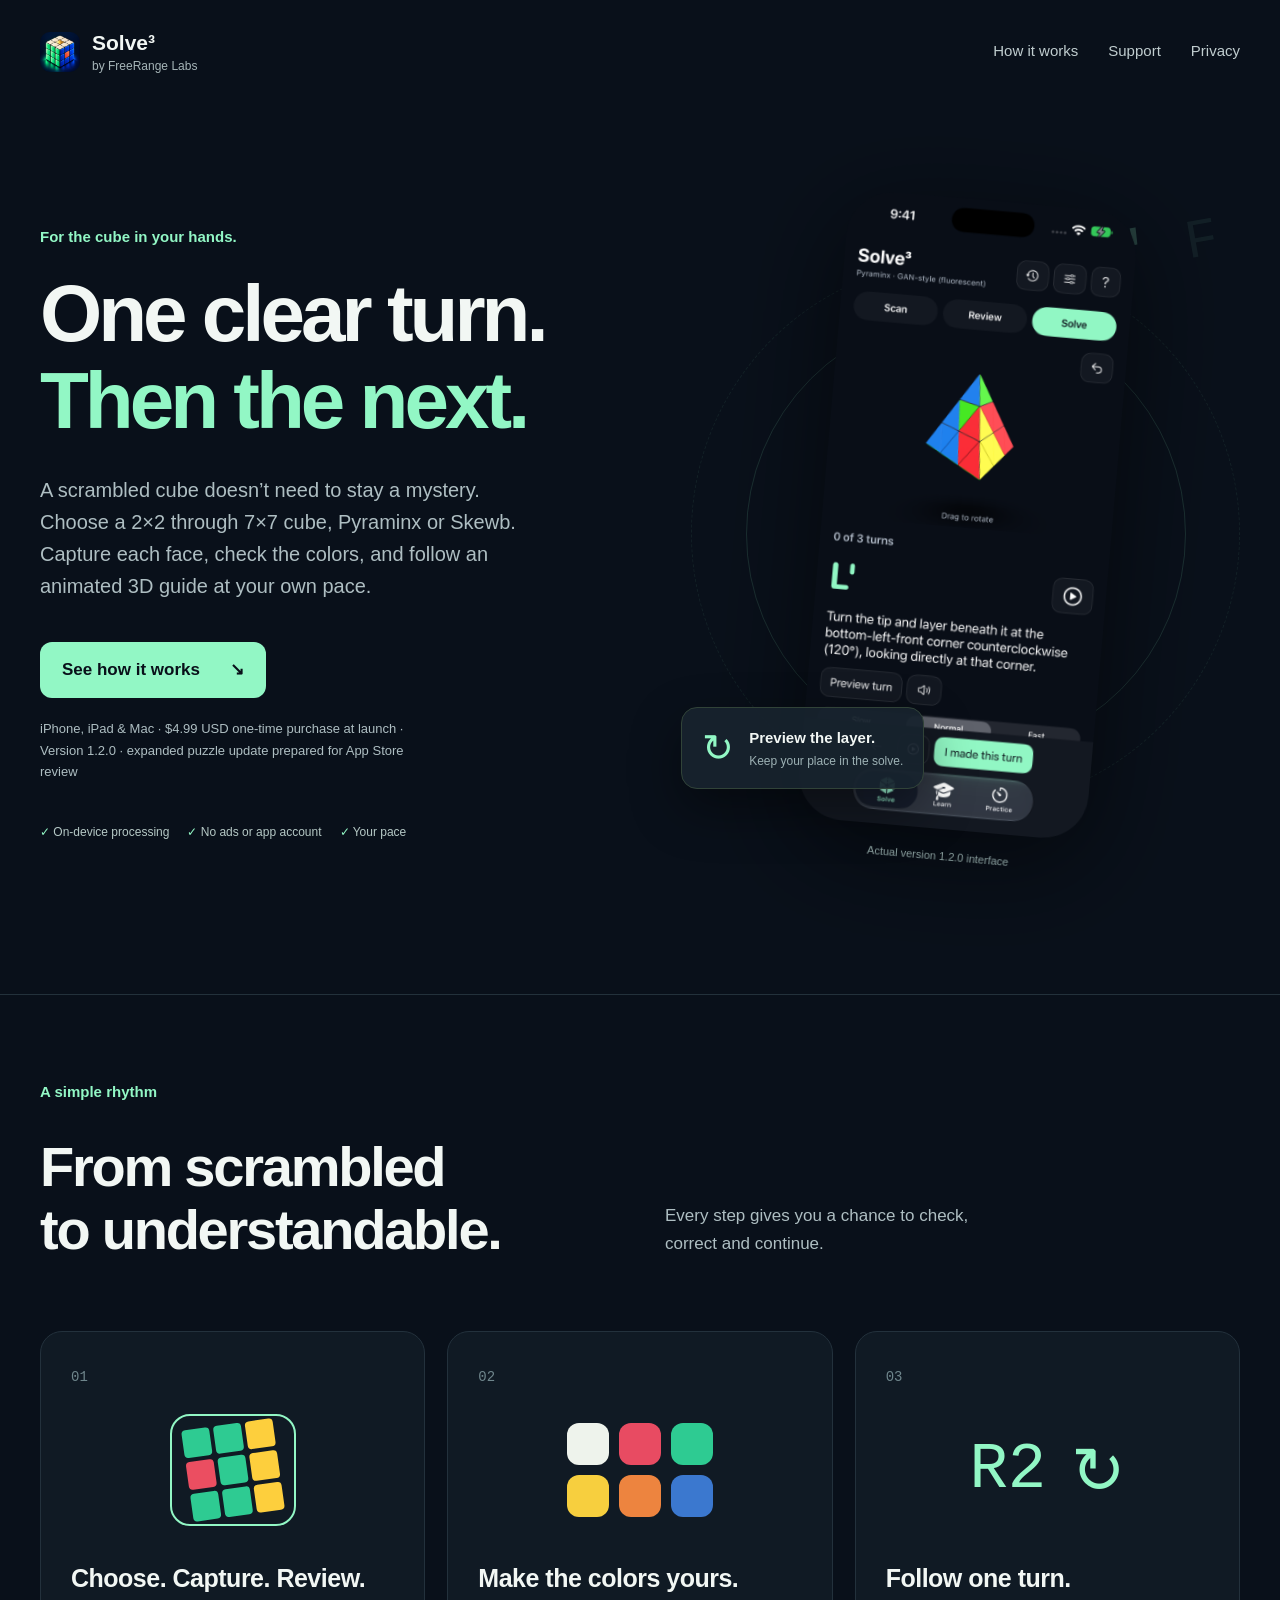
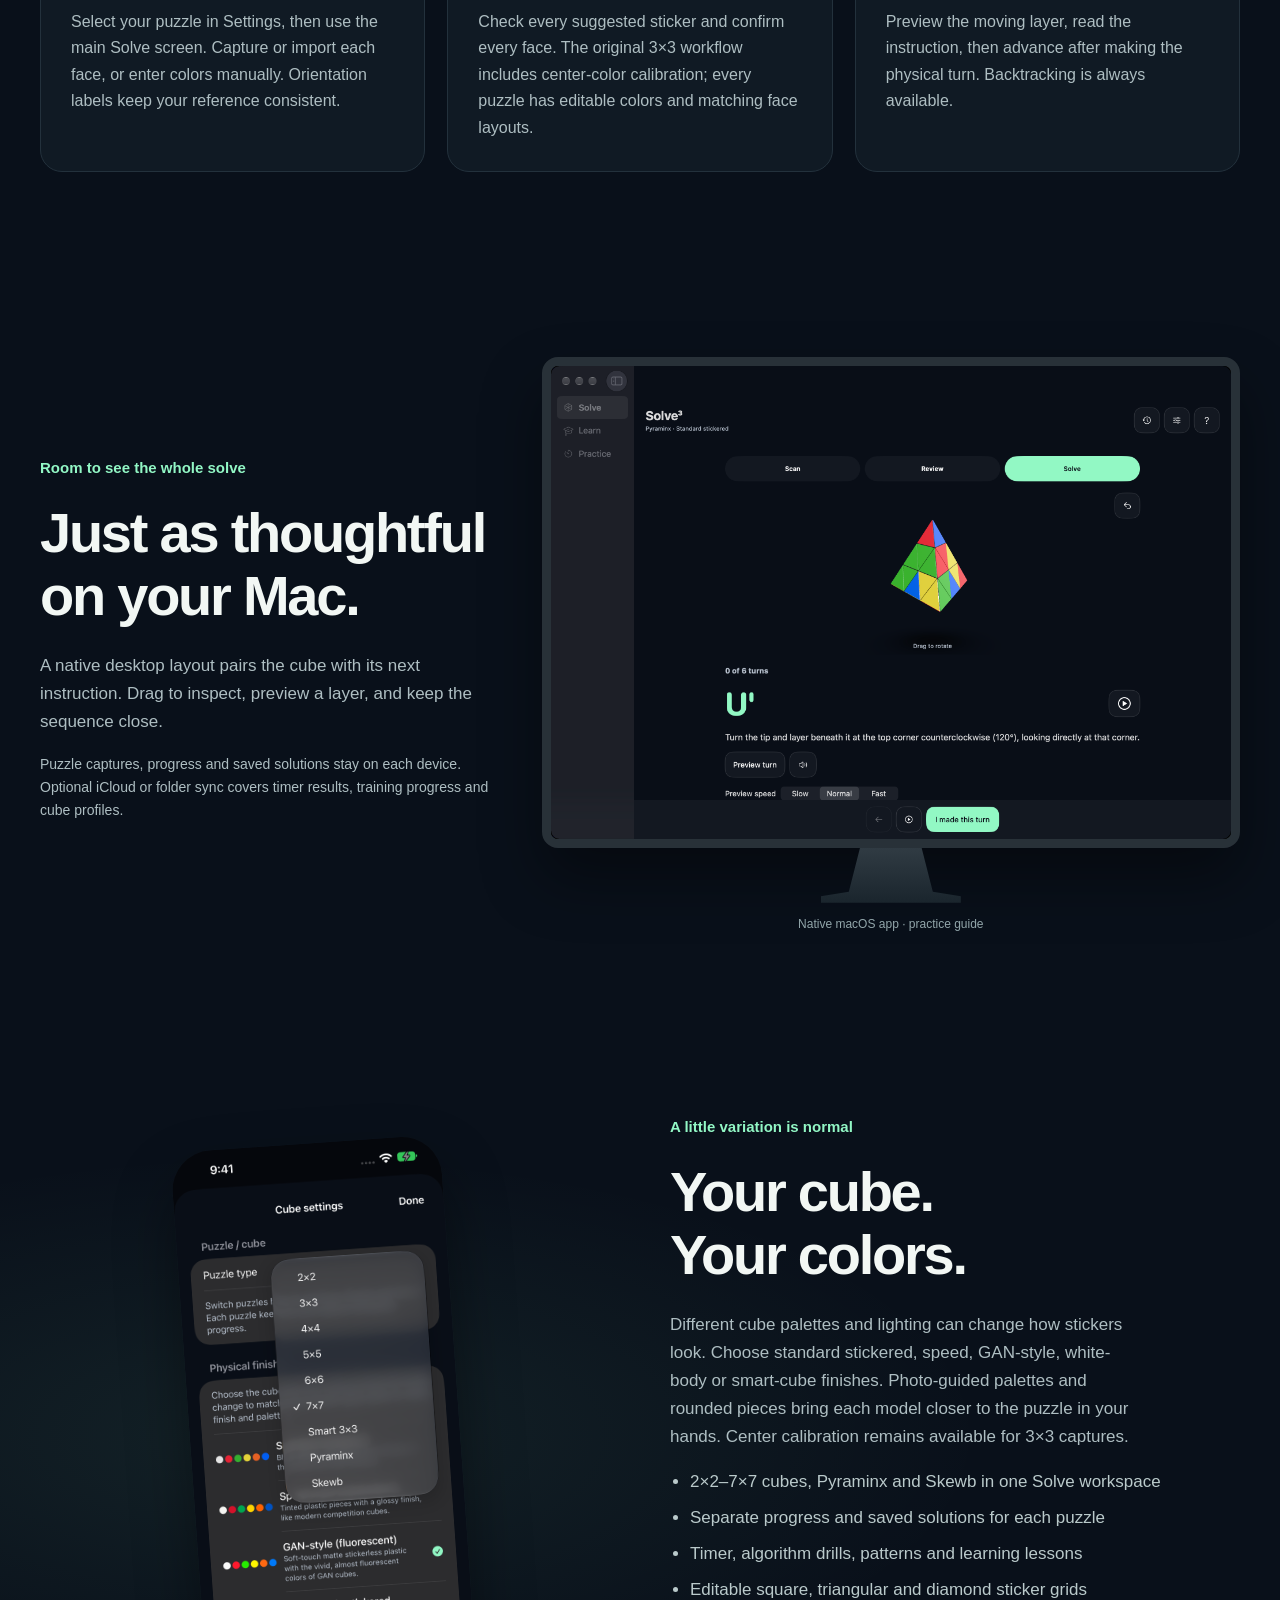
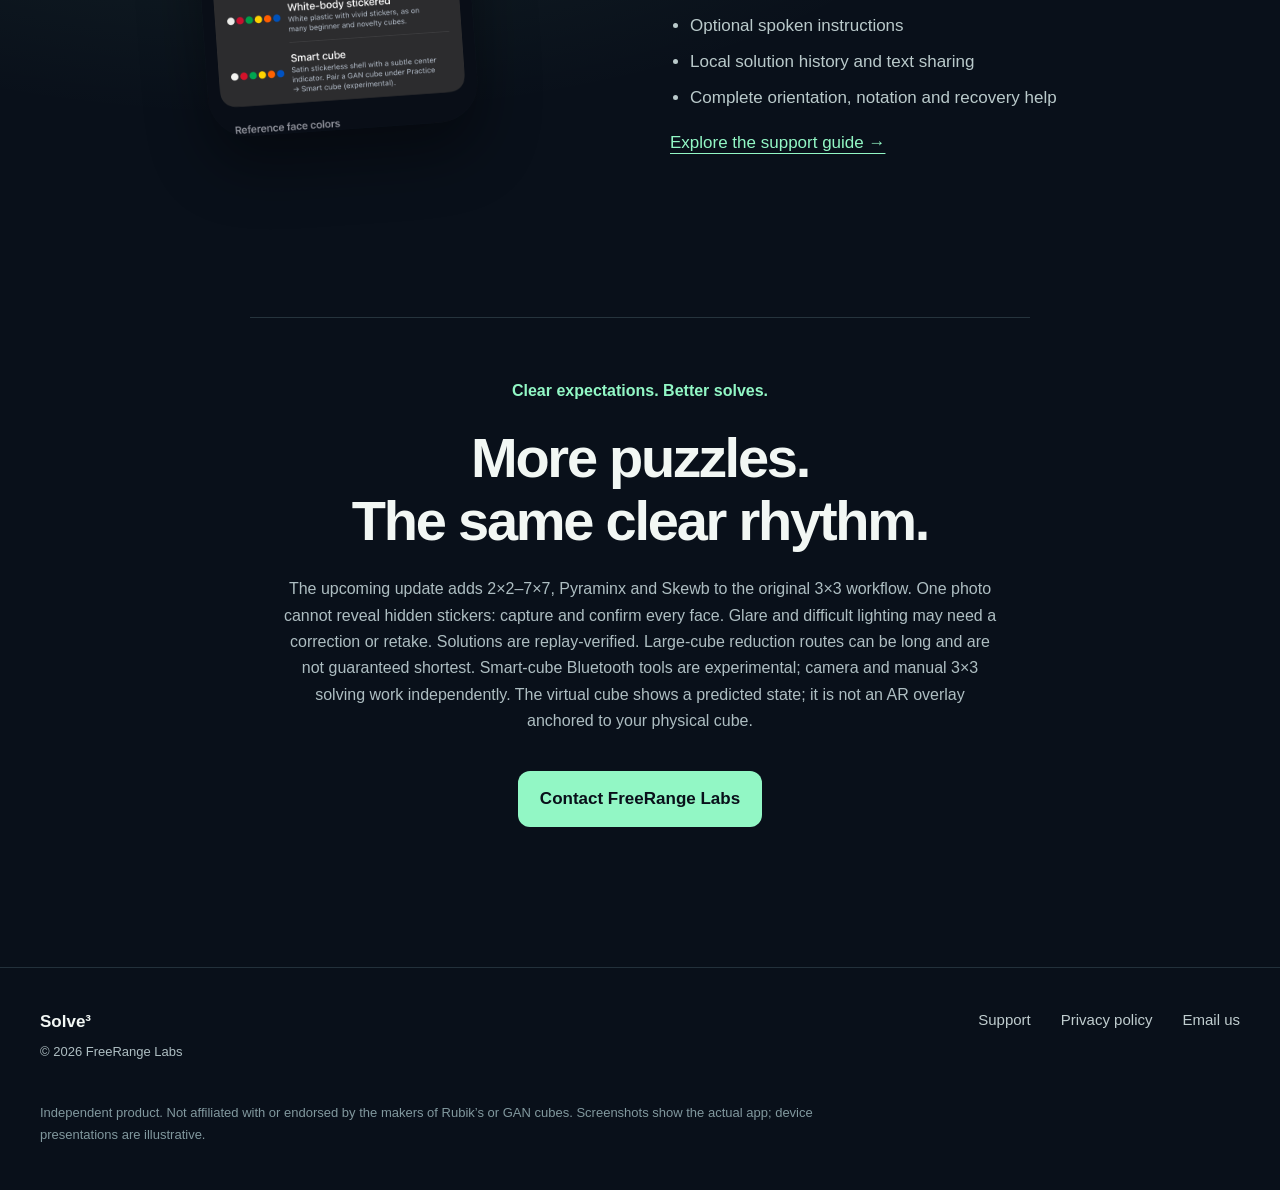
==== commit 24eeeb02: "Show expanded Solve workspace with refreshed app screenshots" ====
--- a/index.html
+++ b/index.html
@@ -1 +1 @@
-<!doctype html><html lang="en"><head><meta charset="utf-8"><meta name="viewport" content="width=device-width,initial-scale=1"><title>Solve³</title><meta name="description" content="Choose your puzzle. Capture its faces, review the colors and follow animated turns. Native puzzle guidance for iPhone, iPad and Mac."><link rel="stylesheet" href="marketing.css?v=7"><link rel="icon" href="assets/app-icon.png"><link rel="apple-touch-icon" href="assets/app-icon.png"></head><body><header><a class="brand" href="index.html"><img class="brand-icon" src="assets/app-icon.png" width="40" height="40" alt=""><span>Solve³ <small>by FreeRange Labs</small></span></a><nav aria-label="Main"><a href="#how">How it works</a><a href="support.html">Support</a><a href="privacy.html">Privacy</a></nav></header><main><section class="hero"><div class="hero-copy"><p class="eyebrow">For the cube in your hands.</p><h1>One clear turn.<br><em>Then the next.</em></h1><p class="intro">A scrambled cube doesn’t need to stay a mystery. Choose a 2×2 through 7×7 cube, Pyraminx or Skewb. Capture each face, check the colors, and follow an animated 3D guide at your own pace.</p><a class="button" href="#how">See how it works <span aria-hidden="true">↘</span></a><p class="availability">iPhone, iPad &amp; Mac · $4.99 USD one-time purchase at launch · Expanded puzzle update in final QA; earlier 3×3 build awaiting App Store review</p><div class="promise"><span>On-device processing</span><span>No ads or app account</span><span>Your pace</span></div></div><div class="hero-art"><div class="orbit orbit-one"></div><div class="orbit orbit-two"></div><div class="notation" aria-hidden="true">R2 <span>U′</span> F</div><figure class="phone"><img src="assets/iphone-guide.png?v=6" alt="Actual iPhone app: a 3D practice cube, plain-language turn instruction and the I made this turn control." width="1320" height="2868"><figcaption>Original 3×3 interface · expanded update in final QA</figcaption></figure><div class="turn-chip"><span class="turn-icon" aria-hidden="true">↻</span><div><strong>Preview the layer.</strong><small>Keep your place in the solve.</small></div></div></div></section><section id="how" class="workflow"><div class="section-heading"><p class="eyebrow">A simple rhythm</p><h2>From scrambled<br>to understandable.</h2><p>Every step gives you a chance to check, correct and continue.</p></div><div class="steps"><article><span class="step">01</span><div class="scan-graphic" aria-hidden="true"><i></i><div class="tiles"><b></b><b></b><b></b><b></b><b></b><b></b><b></b><b></b><b></b></div></div><h3>Choose. Capture. Review.</h3><p>Select your puzzle in Settings, then use the main Solve screen. Capture or import each face, or enter colors manually. Orientation labels keep your reference consistent.</p></article><article><span class="step">02</span><div class="swatches" aria-hidden="true"><b></b><b></b><b></b><b></b><b></b><b></b></div><h3>Make the colors yours.</h3><p>Check every suggested sticker and confirm every face. The original 3×3 workflow includes center-color calibration; every puzzle has editable colors and matching face layouts.</p></article><article><span class="step">03</span><div class="move-graphic" aria-hidden="true"><strong>R2</strong><span>↻</span></div><h3>Follow one turn.</h3><p>Preview the moving layer, read the instruction, then advance after making the physical turn. Backtracking is always available.</p></article></div></section><section class="desktop"><div><p class="eyebrow">Room to see the whole solve</p><h2>Just as thoughtful<br>on your Mac.</h2><p>A native desktop layout pairs the cube with its next instruction. Drag to inspect, preview a layer, and keep the sequence close.</p><p class="fine">Puzzle captures, progress and saved solutions stay on each device. Optional iCloud or folder sync covers timer results, training progress and cube profiles.</p></div><figure class="mac"><div class="mac-display"><img src="assets/mac-guide.png?v=6" alt="Actual Mac app with a large practice cube beside the B2 instruction and Preview this turn button." width="2360" height="1640"></div><div class="mac-stand"></div><figcaption>Native macOS app · practice guide</figcaption></figure></section><section class="details"><div class="calibration"><img src="assets/calibration.png?v=6" alt="iPhone calibration settings provide an individual capture control for each of the six center colors." width="1320" height="2868"></div><div><p class="eyebrow">A little variation is normal</p><h2>Your cube.<br>Your colors.</h2><p>Different cube palettes and lighting can change how stickers look. Choose standard stickered, speed, GAN-style, white-body or smart-cube finishes. Photo-guided palettes and rounded pieces bring each model closer to the puzzle in your hands. Center calibration remains available for 3×3 captures.</p><ul><li>2×2–7×7 cubes, Pyraminx and Skewb in one Solve workspace</li><li>Separate progress and saved solutions for each puzzle</li><li>Timer, algorithm drills, patterns and learning lessons</li><li>Editable square, triangular and diamond sticker grids</li><li>Optional spoken instructions</li><li>Local solution history and text sharing</li><li>Complete orientation, notation and recovery help</li></ul><a class="text-link" href="support.html">Explore the support guide →</a></div></section><section class="closing"><p class="eyebrow">Clear expectations. Better solves.</p><h2>More puzzles.<br>The same clear rhythm.</h2><p>The upcoming update adds 2×2–7×7, Pyraminx and Skewb to the original 3×3 workflow. One photo cannot reveal hidden stickers: capture and confirm every face. Glare and difficult lighting may need a correction or retake. Solutions are replay-verified. Large-cube reduction routes can be long and are not guaranteed shortest. Smart-cube Bluetooth tools are experimental; camera and manual 3×3 solving work independently. The virtual cube shows a predicted state; it is not an AR overlay anchored to your physical cube.</p><a class="button" href="mailto:FreeRangeLabs@drumnbus.com">Contact FreeRange Labs</a></section></main><footer><div><strong>Solve³</strong><p>© 2026 FreeRange Labs</p></div><nav aria-label="Footer"><a href="support.html">Support</a><a href="privacy.html">Privacy policy</a><a href="mailto:FreeRangeLabs@drumnbus.com">Email us</a></nav><p class="legal">Independent product. Not affiliated with or endorsed by the makers of Rubik’s or GAN cubes. Screenshots show the actual app; device presentations are illustrative.</p></footer></body></html>+<!doctype html><html lang="en"><head><meta charset="utf-8"><meta name="viewport" content="width=device-width,initial-scale=1"><title>Solve³</title><meta name="description" content="Choose your puzzle. Capture its faces, review the colors and follow animated turns. Native puzzle guidance for iPhone, iPad and Mac."><link rel="stylesheet" href="marketing.css?v=8"><link rel="icon" href="assets/app-icon.png"><link rel="apple-touch-icon" href="assets/app-icon.png"></head><body><header><a class="brand" href="index.html"><img class="brand-icon" src="assets/app-icon.png" width="40" height="40" alt=""><span>Solve³ <small>by FreeRange Labs</small></span></a><nav aria-label="Main"><a href="#how">How it works</a><a href="support.html">Support</a><a href="privacy.html">Privacy</a></nav></header><main><section class="hero"><div class="hero-copy"><p class="eyebrow">For the cube in your hands.</p><h1>One clear turn.<br><em>Then the next.</em></h1><p class="intro">A scrambled cube doesn’t need to stay a mystery. Choose a 2×2 through 7×7 cube, Pyraminx or Skewb. Capture each face, check the colors, and follow an animated 3D guide at your own pace.</p><a class="button" href="#how">See how it works <span aria-hidden="true">↘</span></a><p class="availability">iPhone, iPad &amp; Mac · $4.99 USD one-time purchase at launch · Version 1.2.0 · expanded puzzle update prepared for App Store review</p><div class="promise"><span>On-device processing</span><span>No ads or app account</span><span>Your pace</span></div></div><div class="hero-art"><div class="orbit orbit-one"></div><div class="orbit orbit-two"></div><div class="notation" aria-hidden="true">R2 <span>U′</span> F</div><figure class="phone"><img src="assets/iphone-guide.png?v=8" alt="Actual updated iPhone app: Pyraminx, a corner-turn instruction and the I made this turn control." width="1320" height="2868"><figcaption>Actual version 1.2.0 interface</figcaption></figure><div class="turn-chip"><span class="turn-icon" aria-hidden="true">↻</span><div><strong>Preview the layer.</strong><small>Keep your place in the solve.</small></div></div></div></section><section id="how" class="workflow"><div class="section-heading"><p class="eyebrow">A simple rhythm</p><h2>From scrambled<br>to understandable.</h2><p>Every step gives you a chance to check, correct and continue.</p></div><div class="steps"><article><span class="step">01</span><div class="scan-graphic" aria-hidden="true"><i></i><div class="tiles"><b></b><b></b><b></b><b></b><b></b><b></b><b></b><b></b><b></b></div></div><h3>Choose. Capture. Review.</h3><p>Select your puzzle in Settings, then use the main Solve screen. Capture or import each face, or enter colors manually. Orientation labels keep your reference consistent.</p></article><article><span class="step">02</span><div class="swatches" aria-hidden="true"><b></b><b></b><b></b><b></b><b></b><b></b></div><h3>Make the colors yours.</h3><p>Check every suggested sticker and confirm every face. The original 3×3 workflow includes center-color calibration; every puzzle has editable colors and matching face layouts.</p></article><article><span class="step">03</span><div class="move-graphic" aria-hidden="true"><strong>R2</strong><span>↻</span></div><h3>Follow one turn.</h3><p>Preview the moving layer, read the instruction, then advance after making the physical turn. Backtracking is always available.</p></article></div></section><section class="desktop"><div><p class="eyebrow">Room to see the whole solve</p><h2>Just as thoughtful<br>on your Mac.</h2><p>A native desktop layout pairs the cube with its next instruction. Drag to inspect, preview a layer, and keep the sequence close.</p><p class="fine">Puzzle captures, progress and saved solutions stay on each device. Optional iCloud or folder sync covers timer results, training progress and cube profiles.</p></div><figure class="mac"><div class="mac-display"><img src="assets/mac-guide.png?v=8" alt="Actual updated Mac app showing the Pyraminx guide and animated-turn preview controls." width="2360" height="1640"></div><div class="mac-stand"></div><figcaption>Native macOS app · practice guide</figcaption></figure></section><section class="details"><div class="calibration"><img src="assets/calibration.png?v=8" alt="Updated Settings picker brings 2×2–7×7, Smart 3×3, Pyraminx and Skewb into the main Solve screen." width="1320" height="2868"></div><div><p class="eyebrow">A little variation is normal</p><h2>Your cube.<br>Your colors.</h2><p>Different cube palettes and lighting can change how stickers look. Choose standard stickered, speed, GAN-style, white-body or smart-cube finishes. Photo-guided palettes and rounded pieces bring each model closer to the puzzle in your hands. Center calibration remains available for 3×3 captures.</p><ul><li>2×2–7×7 cubes, Pyraminx and Skewb in one Solve workspace</li><li>Separate progress and saved solutions for each puzzle</li><li>Timer, algorithm drills, patterns and learning lessons</li><li>Editable square, triangular and diamond sticker grids</li><li>Optional spoken instructions</li><li>Local solution history and text sharing</li><li>Complete orientation, notation and recovery help</li></ul><a class="text-link" href="support.html">Explore the support guide →</a></div></section><section class="closing"><p class="eyebrow">Clear expectations. Better solves.</p><h2>More puzzles.<br>The same clear rhythm.</h2><p>The upcoming update adds 2×2–7×7, Pyraminx and Skewb to the original 3×3 workflow. One photo cannot reveal hidden stickers: capture and confirm every face. Glare and difficult lighting may need a correction or retake. Solutions are replay-verified. Large-cube reduction routes can be long and are not guaranteed shortest. Smart-cube Bluetooth tools are experimental; camera and manual 3×3 solving work independently. The virtual cube shows a predicted state; it is not an AR overlay anchored to your physical cube.</p><a class="button" href="mailto:FreeRangeLabs@drumnbus.com">Contact FreeRange Labs</a></section></main><footer><div><strong>Solve³</strong><p>© 2026 FreeRange Labs</p></div><nav aria-label="Footer"><a href="support.html">Support</a><a href="privacy.html">Privacy policy</a><a href="mailto:FreeRangeLabs@drumnbus.com">Email us</a></nav><p class="legal">Independent product. Not affiliated with or endorsed by the makers of Rubik’s or GAN cubes. Screenshots show the actual app; device presentations are illustrative.</p></footer></body></html>
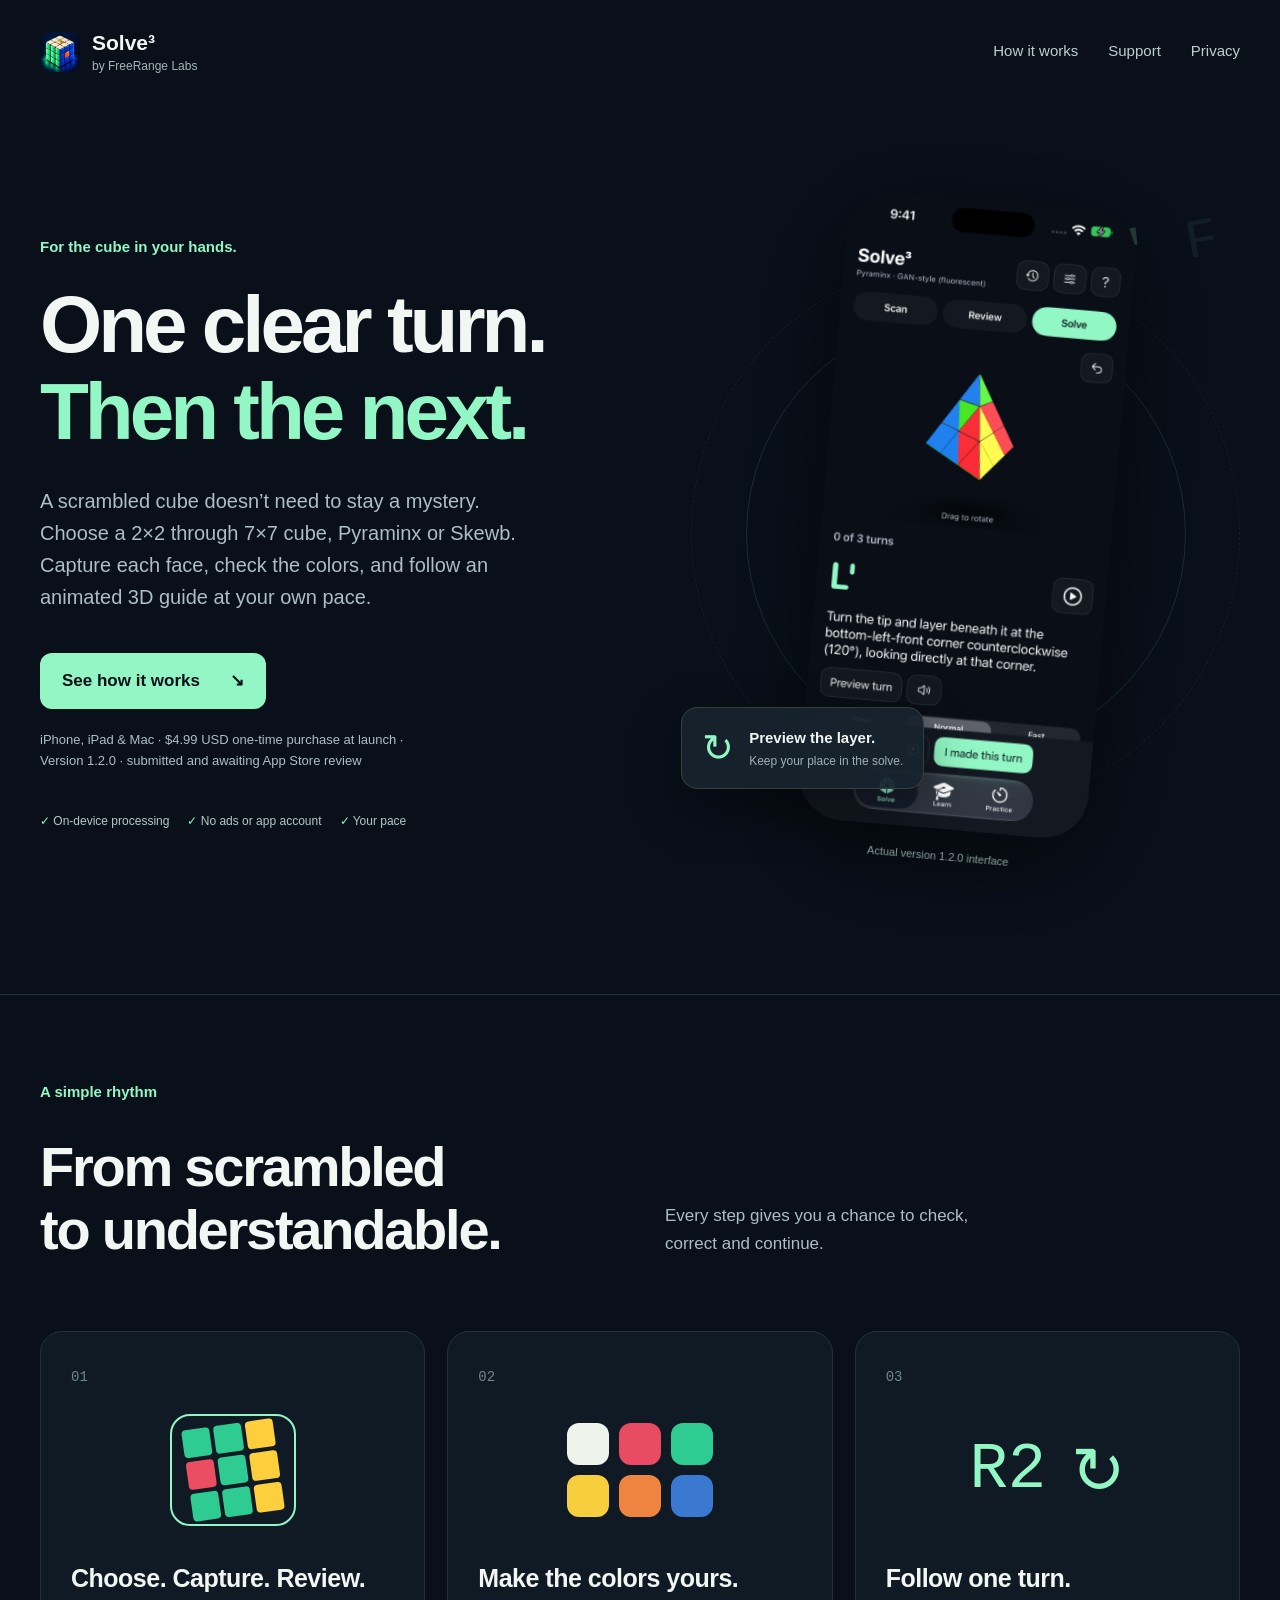
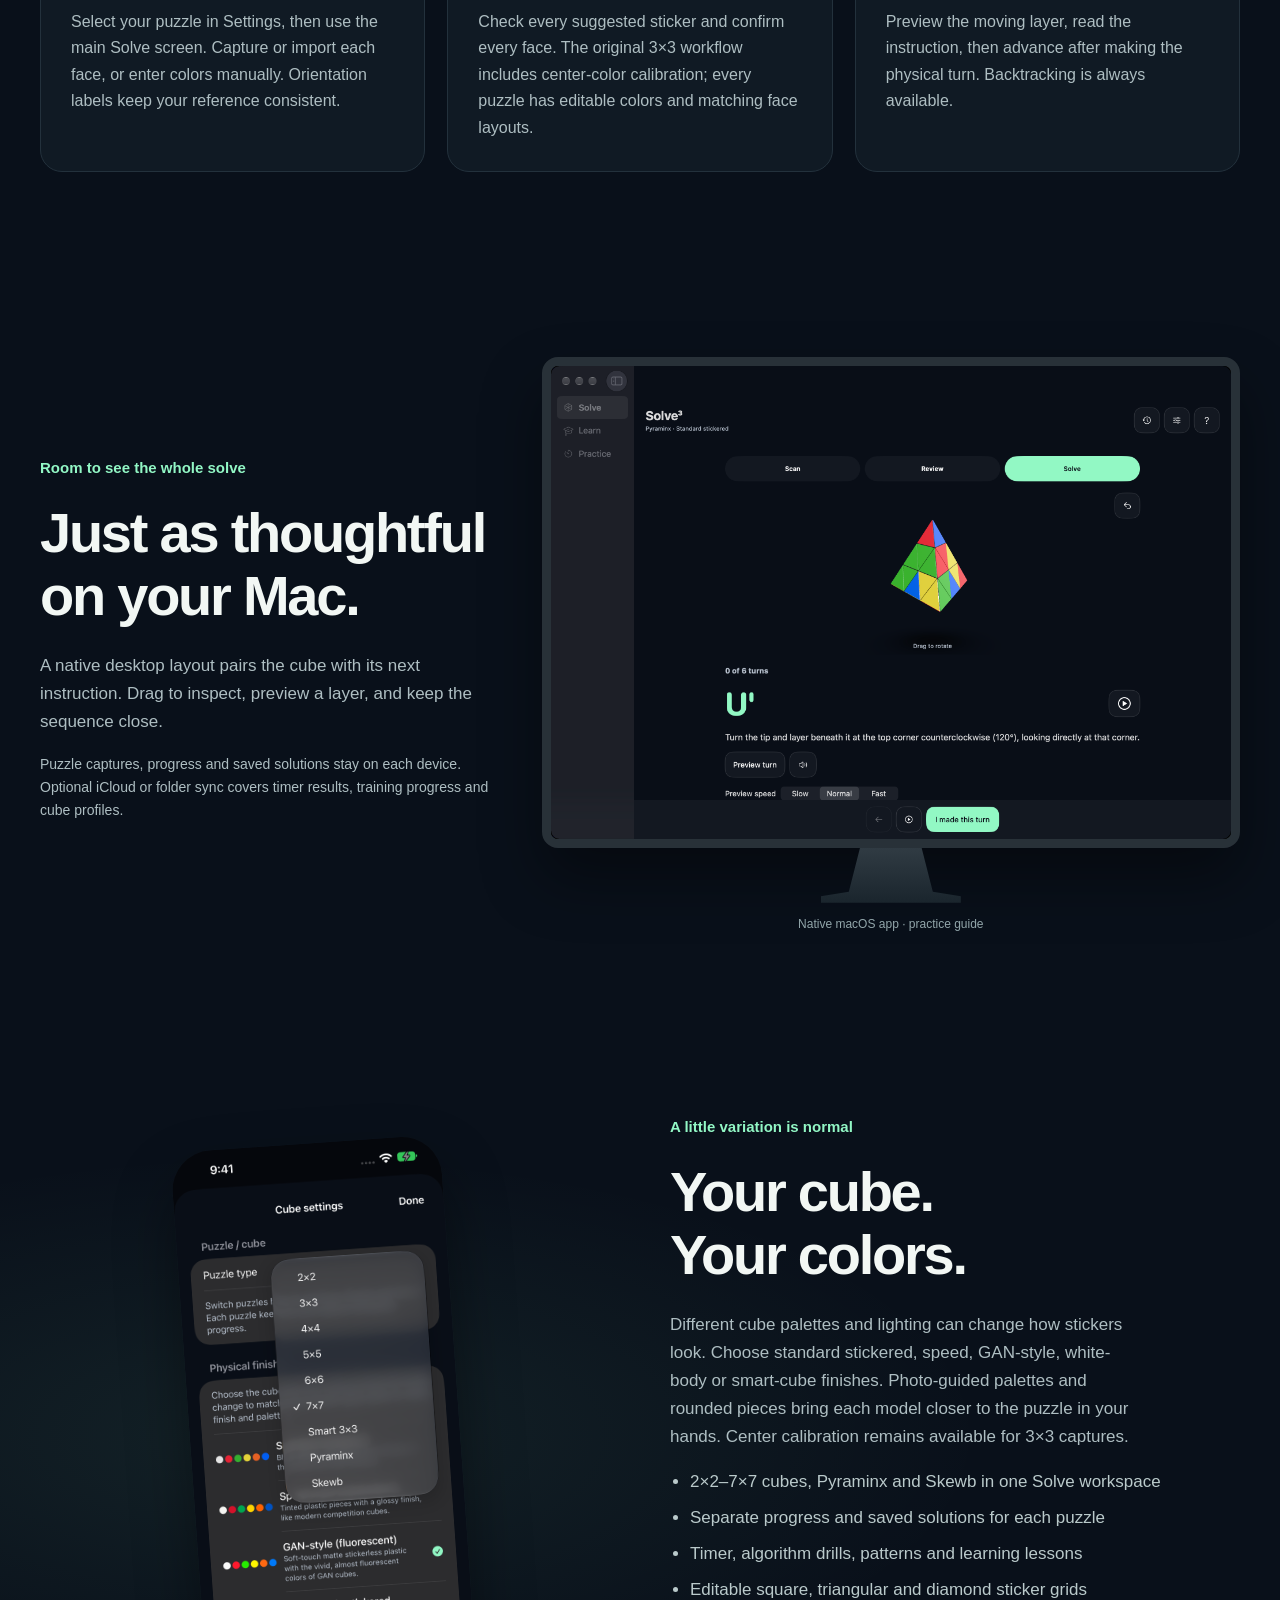
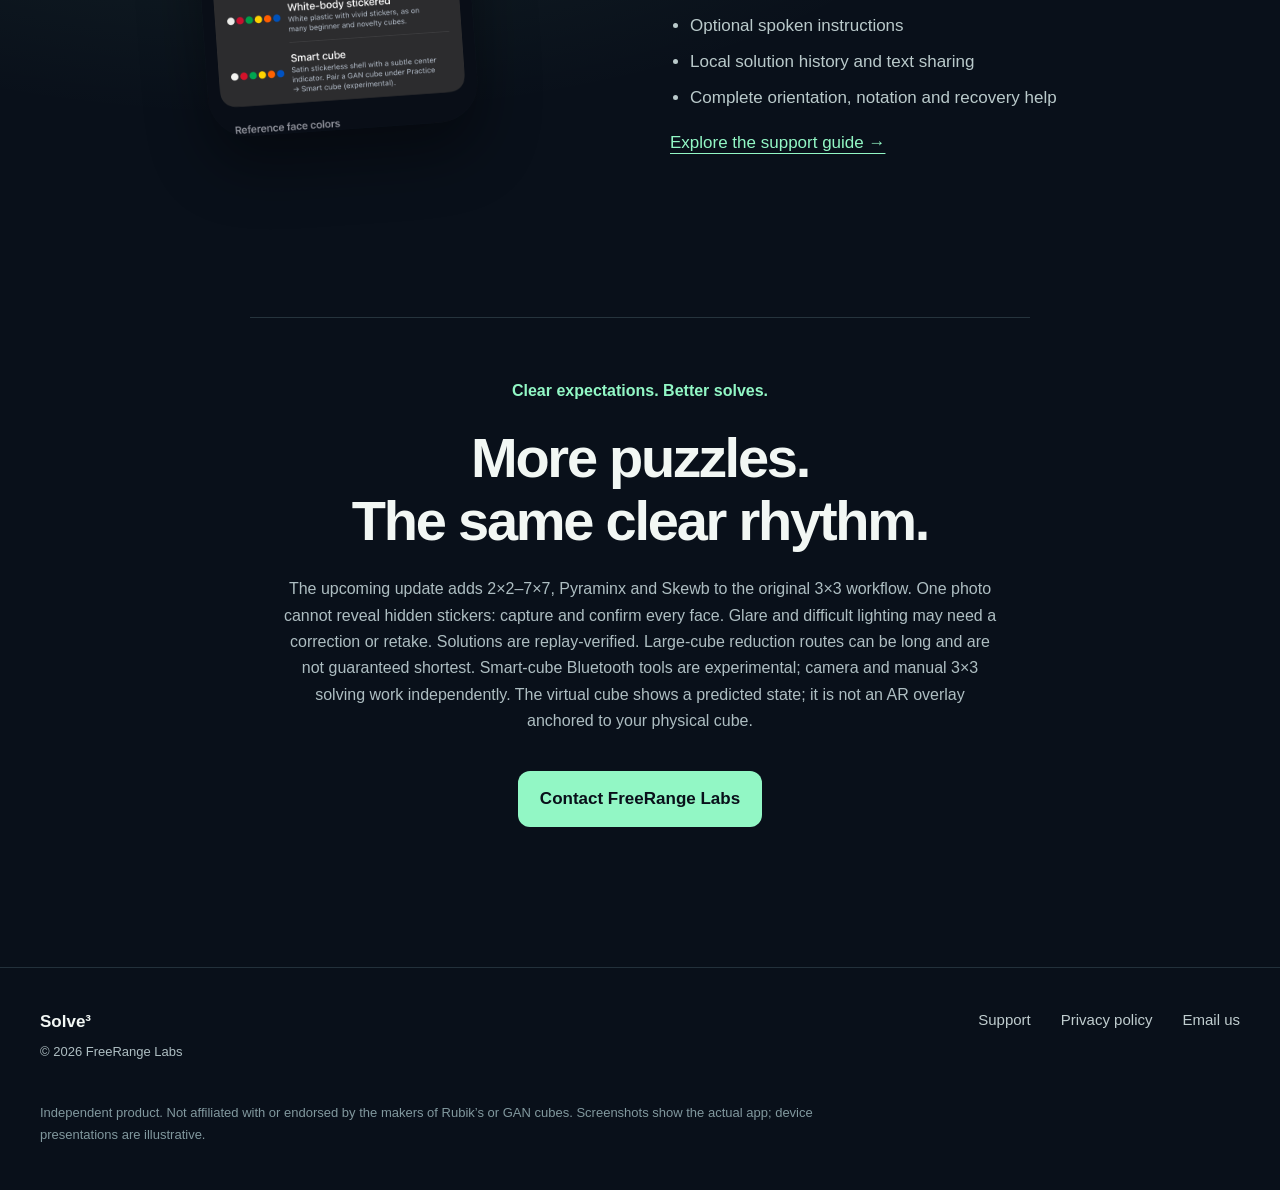
==== commit c742bee7: "Mark version 1.2.0 as submitted for App Store review" ====
--- a/index.html
+++ b/index.html
@@ -1 +1 @@
-<!doctype html><html lang="en"><head><meta charset="utf-8"><meta name="viewport" content="width=device-width,initial-scale=1"><title>Solve³</title><meta name="description" content="Choose your puzzle. Capture its faces, review the colors and follow animated turns. Native puzzle guidance for iPhone, iPad and Mac."><link rel="stylesheet" href="marketing.css?v=8"><link rel="icon" href="assets/app-icon.png"><link rel="apple-touch-icon" href="assets/app-icon.png"></head><body><header><a class="brand" href="index.html"><img class="brand-icon" src="assets/app-icon.png" width="40" height="40" alt=""><span>Solve³ <small>by FreeRange Labs</small></span></a><nav aria-label="Main"><a href="#how">How it works</a><a href="support.html">Support</a><a href="privacy.html">Privacy</a></nav></header><main><section class="hero"><div class="hero-copy"><p class="eyebrow">For the cube in your hands.</p><h1>One clear turn.<br><em>Then the next.</em></h1><p class="intro">A scrambled cube doesn’t need to stay a mystery. Choose a 2×2 through 7×7 cube, Pyraminx or Skewb. Capture each face, check the colors, and follow an animated 3D guide at your own pace.</p><a class="button" href="#how">See how it works <span aria-hidden="true">↘</span></a><p class="availability">iPhone, iPad &amp; Mac · $4.99 USD one-time purchase at launch · Version 1.2.0 · expanded puzzle update prepared for App Store review</p><div class="promise"><span>On-device processing</span><span>No ads or app account</span><span>Your pace</span></div></div><div class="hero-art"><div class="orbit orbit-one"></div><div class="orbit orbit-two"></div><div class="notation" aria-hidden="true">R2 <span>U′</span> F</div><figure class="phone"><img src="assets/iphone-guide.png?v=8" alt="Actual updated iPhone app: Pyraminx, a corner-turn instruction and the I made this turn control." width="1320" height="2868"><figcaption>Actual version 1.2.0 interface</figcaption></figure><div class="turn-chip"><span class="turn-icon" aria-hidden="true">↻</span><div><strong>Preview the layer.</strong><small>Keep your place in the solve.</small></div></div></div></section><section id="how" class="workflow"><div class="section-heading"><p class="eyebrow">A simple rhythm</p><h2>From scrambled<br>to understandable.</h2><p>Every step gives you a chance to check, correct and continue.</p></div><div class="steps"><article><span class="step">01</span><div class="scan-graphic" aria-hidden="true"><i></i><div class="tiles"><b></b><b></b><b></b><b></b><b></b><b></b><b></b><b></b><b></b></div></div><h3>Choose. Capture. Review.</h3><p>Select your puzzle in Settings, then use the main Solve screen. Capture or import each face, or enter colors manually. Orientation labels keep your reference consistent.</p></article><article><span class="step">02</span><div class="swatches" aria-hidden="true"><b></b><b></b><b></b><b></b><b></b><b></b></div><h3>Make the colors yours.</h3><p>Check every suggested sticker and confirm every face. The original 3×3 workflow includes center-color calibration; every puzzle has editable colors and matching face layouts.</p></article><article><span class="step">03</span><div class="move-graphic" aria-hidden="true"><strong>R2</strong><span>↻</span></div><h3>Follow one turn.</h3><p>Preview the moving layer, read the instruction, then advance after making the physical turn. Backtracking is always available.</p></article></div></section><section class="desktop"><div><p class="eyebrow">Room to see the whole solve</p><h2>Just as thoughtful<br>on your Mac.</h2><p>A native desktop layout pairs the cube with its next instruction. Drag to inspect, preview a layer, and keep the sequence close.</p><p class="fine">Puzzle captures, progress and saved solutions stay on each device. Optional iCloud or folder sync covers timer results, training progress and cube profiles.</p></div><figure class="mac"><div class="mac-display"><img src="assets/mac-guide.png?v=8" alt="Actual updated Mac app showing the Pyraminx guide and animated-turn preview controls." width="2360" height="1640"></div><div class="mac-stand"></div><figcaption>Native macOS app · practice guide</figcaption></figure></section><section class="details"><div class="calibration"><img src="assets/calibration.png?v=8" alt="Updated Settings picker brings 2×2–7×7, Smart 3×3, Pyraminx and Skewb into the main Solve screen." width="1320" height="2868"></div><div><p class="eyebrow">A little variation is normal</p><h2>Your cube.<br>Your colors.</h2><p>Different cube palettes and lighting can change how stickers look. Choose standard stickered, speed, GAN-style, white-body or smart-cube finishes. Photo-guided palettes and rounded pieces bring each model closer to the puzzle in your hands. Center calibration remains available for 3×3 captures.</p><ul><li>2×2–7×7 cubes, Pyraminx and Skewb in one Solve workspace</li><li>Separate progress and saved solutions for each puzzle</li><li>Timer, algorithm drills, patterns and learning lessons</li><li>Editable square, triangular and diamond sticker grids</li><li>Optional spoken instructions</li><li>Local solution history and text sharing</li><li>Complete orientation, notation and recovery help</li></ul><a class="text-link" href="support.html">Explore the support guide →</a></div></section><section class="closing"><p class="eyebrow">Clear expectations. Better solves.</p><h2>More puzzles.<br>The same clear rhythm.</h2><p>The upcoming update adds 2×2–7×7, Pyraminx and Skewb to the original 3×3 workflow. One photo cannot reveal hidden stickers: capture and confirm every face. Glare and difficult lighting may need a correction or retake. Solutions are replay-verified. Large-cube reduction routes can be long and are not guaranteed shortest. Smart-cube Bluetooth tools are experimental; camera and manual 3×3 solving work independently. The virtual cube shows a predicted state; it is not an AR overlay anchored to your physical cube.</p><a class="button" href="mailto:FreeRangeLabs@drumnbus.com">Contact FreeRange Labs</a></section></main><footer><div><strong>Solve³</strong><p>© 2026 FreeRange Labs</p></div><nav aria-label="Footer"><a href="support.html">Support</a><a href="privacy.html">Privacy policy</a><a href="mailto:FreeRangeLabs@drumnbus.com">Email us</a></nav><p class="legal">Independent product. Not affiliated with or endorsed by the makers of Rubik’s or GAN cubes. Screenshots show the actual app; device presentations are illustrative.</p></footer></body></html>+<!doctype html><html lang="en"><head><meta charset="utf-8"><meta name="viewport" content="width=device-width,initial-scale=1"><title>Solve³</title><meta name="description" content="Choose your puzzle. Capture its faces, review the colors and follow animated turns. Native puzzle guidance for iPhone, iPad and Mac."><link rel="stylesheet" href="marketing.css?v=8"><link rel="icon" href="assets/app-icon.png"><link rel="apple-touch-icon" href="assets/app-icon.png"></head><body><header><a class="brand" href="index.html"><img class="brand-icon" src="assets/app-icon.png" width="40" height="40" alt=""><span>Solve³ <small>by FreeRange Labs</small></span></a><nav aria-label="Main"><a href="#how">How it works</a><a href="support.html">Support</a><a href="privacy.html">Privacy</a></nav></header><main><section class="hero"><div class="hero-copy"><p class="eyebrow">For the cube in your hands.</p><h1>One clear turn.<br><em>Then the next.</em></h1><p class="intro">A scrambled cube doesn’t need to stay a mystery. Choose a 2×2 through 7×7 cube, Pyraminx or Skewb. Capture each face, check the colors, and follow an animated 3D guide at your own pace.</p><a class="button" href="#how">See how it works <span aria-hidden="true">↘</span></a><p class="availability">iPhone, iPad &amp; Mac · $4.99 USD one-time purchase at launch · Version 1.2.0 · submitted and awaiting App Store review</p><div class="promise"><span>On-device processing</span><span>No ads or app account</span><span>Your pace</span></div></div><div class="hero-art"><div class="orbit orbit-one"></div><div class="orbit orbit-two"></div><div class="notation" aria-hidden="true">R2 <span>U′</span> F</div><figure class="phone"><img src="assets/iphone-guide.png?v=8" alt="Actual updated iPhone app: Pyraminx, a corner-turn instruction and the I made this turn control." width="1320" height="2868"><figcaption>Actual version 1.2.0 interface</figcaption></figure><div class="turn-chip"><span class="turn-icon" aria-hidden="true">↻</span><div><strong>Preview the layer.</strong><small>Keep your place in the solve.</small></div></div></div></section><section id="how" class="workflow"><div class="section-heading"><p class="eyebrow">A simple rhythm</p><h2>From scrambled<br>to understandable.</h2><p>Every step gives you a chance to check, correct and continue.</p></div><div class="steps"><article><span class="step">01</span><div class="scan-graphic" aria-hidden="true"><i></i><div class="tiles"><b></b><b></b><b></b><b></b><b></b><b></b><b></b><b></b><b></b></div></div><h3>Choose. Capture. Review.</h3><p>Select your puzzle in Settings, then use the main Solve screen. Capture or import each face, or enter colors manually. Orientation labels keep your reference consistent.</p></article><article><span class="step">02</span><div class="swatches" aria-hidden="true"><b></b><b></b><b></b><b></b><b></b><b></b></div><h3>Make the colors yours.</h3><p>Check every suggested sticker and confirm every face. The original 3×3 workflow includes center-color calibration; every puzzle has editable colors and matching face layouts.</p></article><article><span class="step">03</span><div class="move-graphic" aria-hidden="true"><strong>R2</strong><span>↻</span></div><h3>Follow one turn.</h3><p>Preview the moving layer, read the instruction, then advance after making the physical turn. Backtracking is always available.</p></article></div></section><section class="desktop"><div><p class="eyebrow">Room to see the whole solve</p><h2>Just as thoughtful<br>on your Mac.</h2><p>A native desktop layout pairs the cube with its next instruction. Drag to inspect, preview a layer, and keep the sequence close.</p><p class="fine">Puzzle captures, progress and saved solutions stay on each device. Optional iCloud or folder sync covers timer results, training progress and cube profiles.</p></div><figure class="mac"><div class="mac-display"><img src="assets/mac-guide.png?v=8" alt="Actual updated Mac app showing the Pyraminx guide and animated-turn preview controls." width="2360" height="1640"></div><div class="mac-stand"></div><figcaption>Native macOS app · practice guide</figcaption></figure></section><section class="details"><div class="calibration"><img src="assets/calibration.png?v=8" alt="Updated Settings picker brings 2×2–7×7, Smart 3×3, Pyraminx and Skewb into the main Solve screen." width="1320" height="2868"></div><div><p class="eyebrow">A little variation is normal</p><h2>Your cube.<br>Your colors.</h2><p>Different cube palettes and lighting can change how stickers look. Choose standard stickered, speed, GAN-style, white-body or smart-cube finishes. Photo-guided palettes and rounded pieces bring each model closer to the puzzle in your hands. Center calibration remains available for 3×3 captures.</p><ul><li>2×2–7×7 cubes, Pyraminx and Skewb in one Solve workspace</li><li>Separate progress and saved solutions for each puzzle</li><li>Timer, algorithm drills, patterns and learning lessons</li><li>Editable square, triangular and diamond sticker grids</li><li>Optional spoken instructions</li><li>Local solution history and text sharing</li><li>Complete orientation, notation and recovery help</li></ul><a class="text-link" href="support.html">Explore the support guide →</a></div></section><section class="closing"><p class="eyebrow">Clear expectations. Better solves.</p><h2>More puzzles.<br>The same clear rhythm.</h2><p>The upcoming update adds 2×2–7×7, Pyraminx and Skewb to the original 3×3 workflow. One photo cannot reveal hidden stickers: capture and confirm every face. Glare and difficult lighting may need a correction or retake. Solutions are replay-verified. Large-cube reduction routes can be long and are not guaranteed shortest. Smart-cube Bluetooth tools are experimental; camera and manual 3×3 solving work independently. The virtual cube shows a predicted state; it is not an AR overlay anchored to your physical cube.</p><a class="button" href="mailto:FreeRangeLabs@drumnbus.com">Contact FreeRange Labs</a></section></main><footer><div><strong>Solve³</strong><p>© 2026 FreeRange Labs</p></div><nav aria-label="Footer"><a href="support.html">Support</a><a href="privacy.html">Privacy policy</a><a href="mailto:FreeRangeLabs@drumnbus.com">Email us</a></nav><p class="legal">Independent product. Not affiliated with or endorsed by the makers of Rubik’s or GAN cubes. Screenshots show the actual app; device presentations are illustrative.</p></footer></body></html>
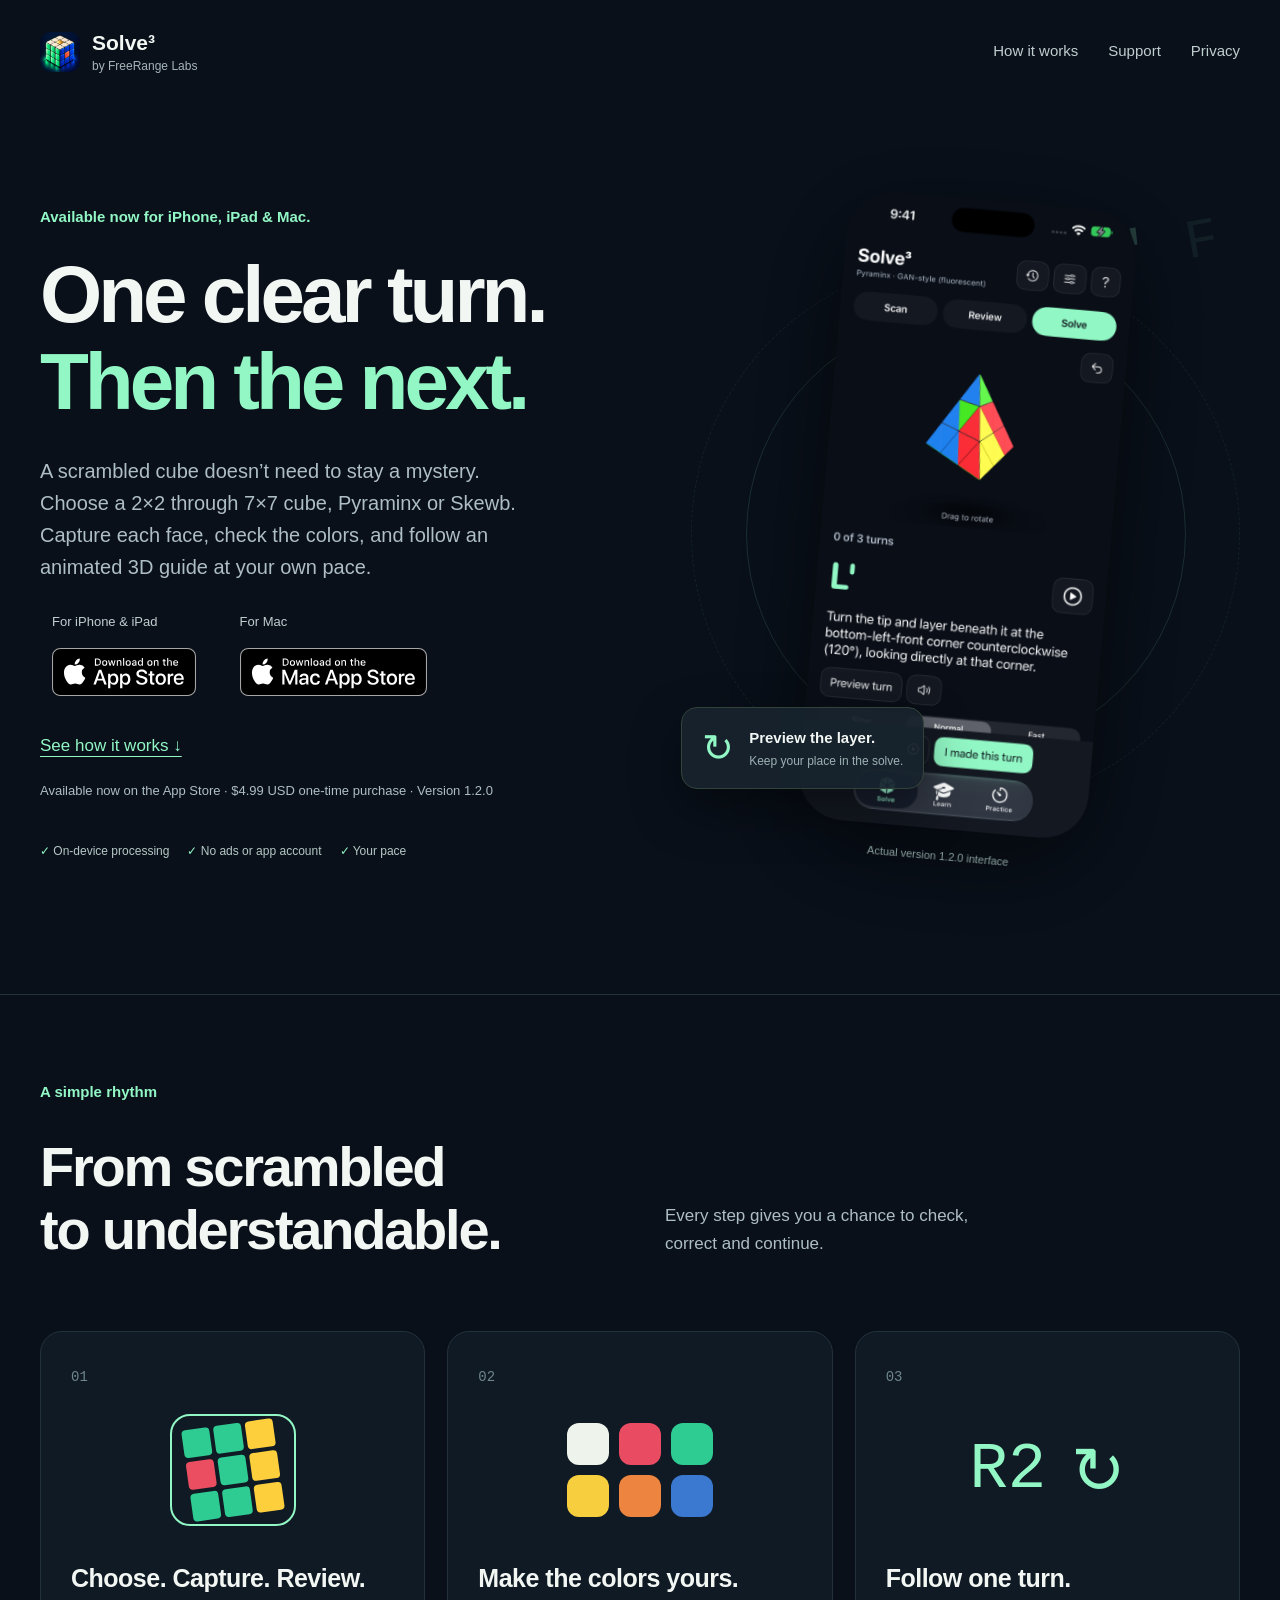
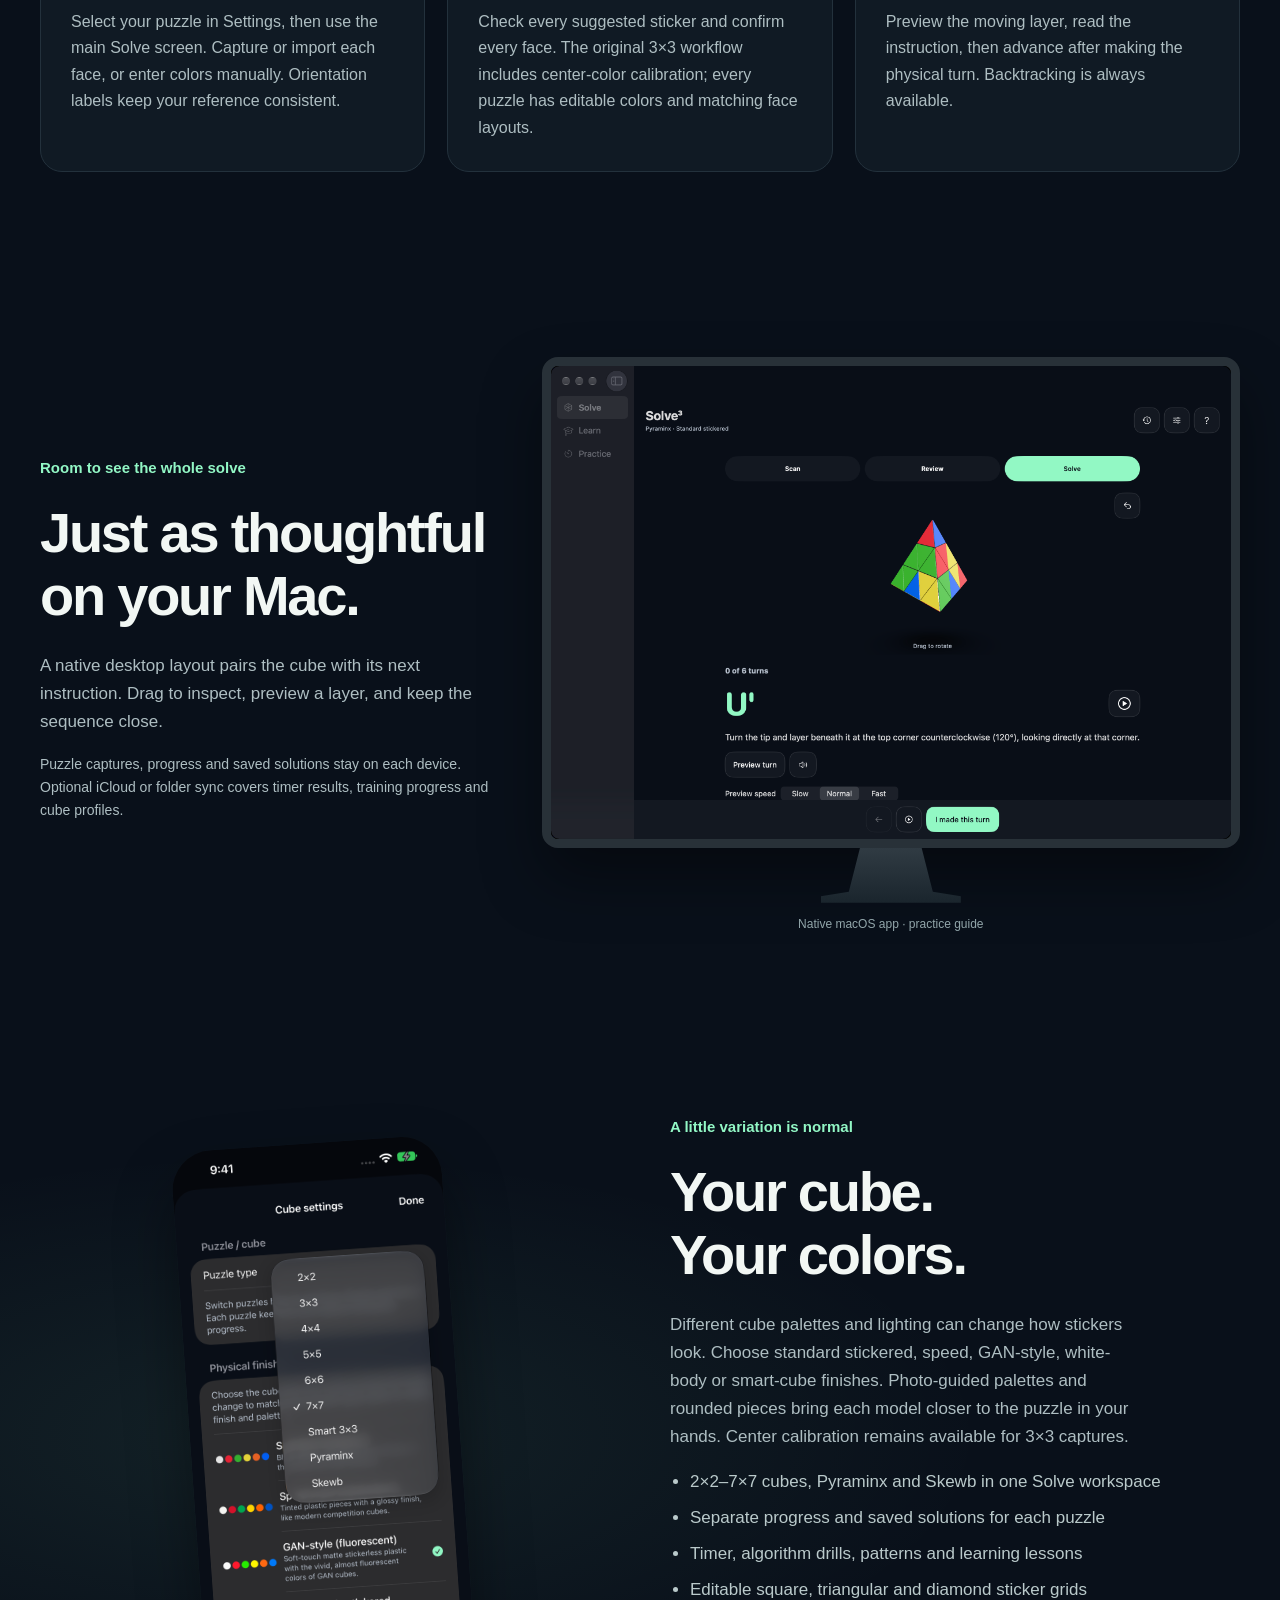
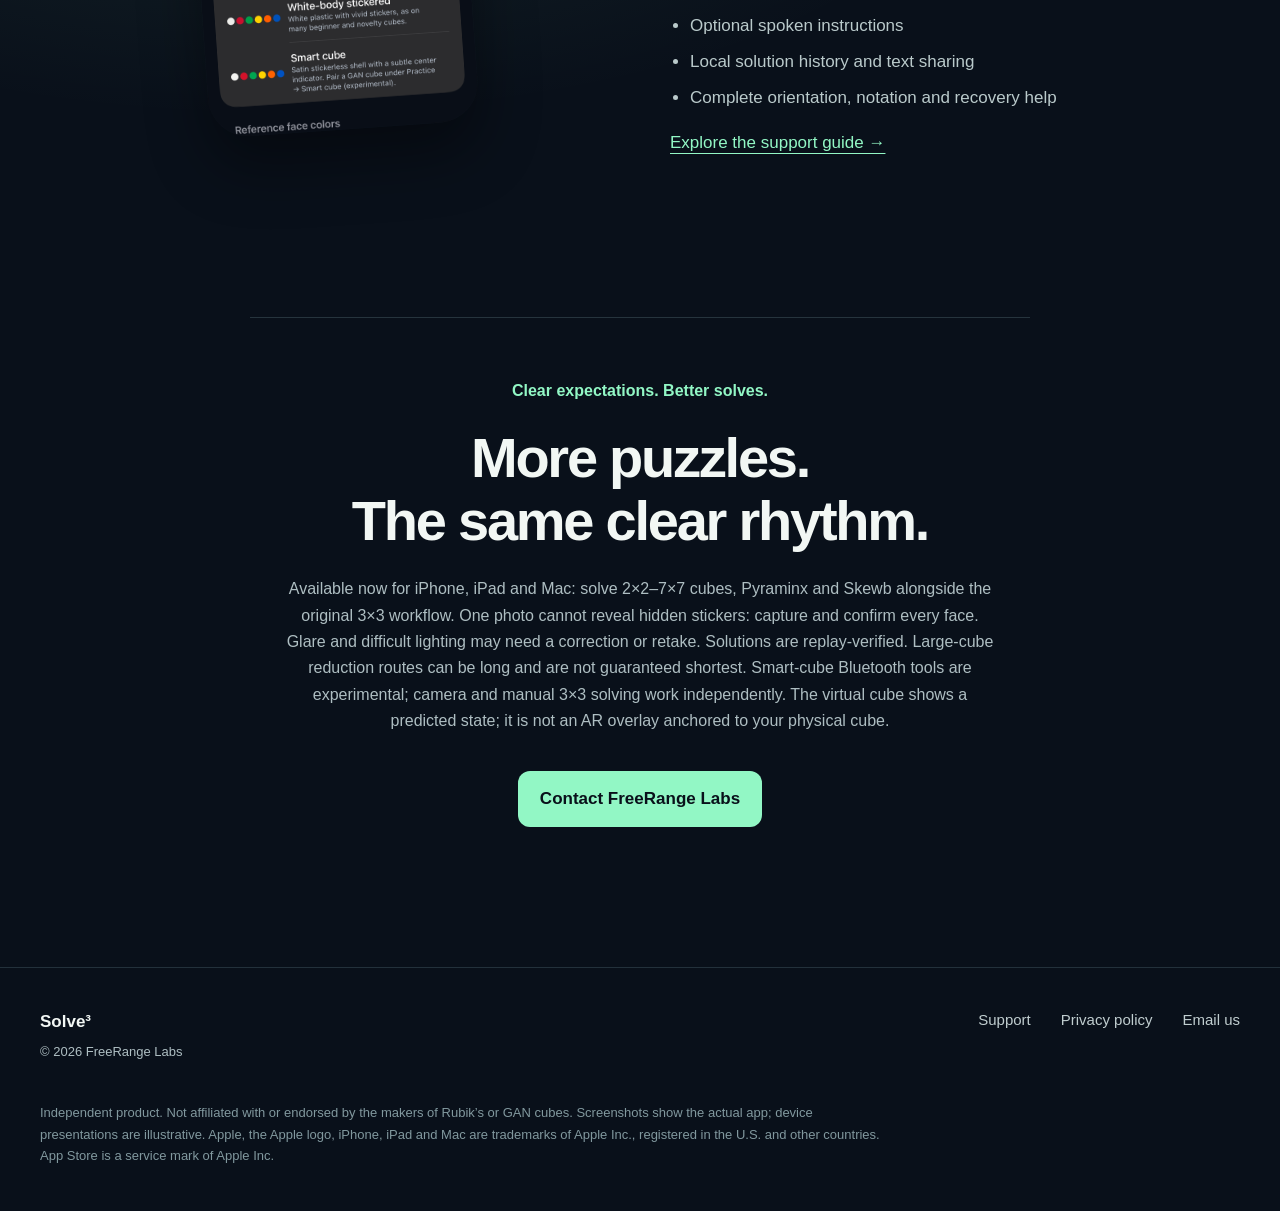
==== commit a0f4b032: "Announce App Store availability with official Apple download badges" ====
--- a/index.html
+++ b/index.html
@@ -1 +1 @@
-<!doctype html><html lang="en"><head><meta charset="utf-8"><meta name="viewport" content="width=device-width,initial-scale=1"><title>Solve³</title><meta name="description" content="Choose your puzzle. Capture its faces, review the colors and follow animated turns. Native puzzle guidance for iPhone, iPad and Mac."><link rel="stylesheet" href="marketing.css?v=8"><link rel="icon" href="assets/app-icon.png"><link rel="apple-touch-icon" href="assets/app-icon.png"></head><body><header><a class="brand" href="index.html"><img class="brand-icon" src="assets/app-icon.png" width="40" height="40" alt=""><span>Solve³ <small>by FreeRange Labs</small></span></a><nav aria-label="Main"><a href="#how">How it works</a><a href="support.html">Support</a><a href="privacy.html">Privacy</a></nav></header><main><section class="hero"><div class="hero-copy"><p class="eyebrow">For the cube in your hands.</p><h1>One clear turn.<br><em>Then the next.</em></h1><p class="intro">A scrambled cube doesn’t need to stay a mystery. Choose a 2×2 through 7×7 cube, Pyraminx or Skewb. Capture each face, check the colors, and follow an animated 3D guide at your own pace.</p><a class="button" href="#how">See how it works <span aria-hidden="true">↘</span></a><p class="availability">iPhone, iPad &amp; Mac · $4.99 USD one-time purchase at launch · Version 1.2.0 · submitted and awaiting App Store review</p><div class="promise"><span>On-device processing</span><span>No ads or app account</span><span>Your pace</span></div></div><div class="hero-art"><div class="orbit orbit-one"></div><div class="orbit orbit-two"></div><div class="notation" aria-hidden="true">R2 <span>U′</span> F</div><figure class="phone"><img src="assets/iphone-guide.png?v=8" alt="Actual updated iPhone app: Pyraminx, a corner-turn instruction and the I made this turn control." width="1320" height="2868"><figcaption>Actual version 1.2.0 interface</figcaption></figure><div class="turn-chip"><span class="turn-icon" aria-hidden="true">↻</span><div><strong>Preview the layer.</strong><small>Keep your place in the solve.</small></div></div></div></section><section id="how" class="workflow"><div class="section-heading"><p class="eyebrow">A simple rhythm</p><h2>From scrambled<br>to understandable.</h2><p>Every step gives you a chance to check, correct and continue.</p></div><div class="steps"><article><span class="step">01</span><div class="scan-graphic" aria-hidden="true"><i></i><div class="tiles"><b></b><b></b><b></b><b></b><b></b><b></b><b></b><b></b><b></b></div></div><h3>Choose. Capture. Review.</h3><p>Select your puzzle in Settings, then use the main Solve screen. Capture or import each face, or enter colors manually. Orientation labels keep your reference consistent.</p></article><article><span class="step">02</span><div class="swatches" aria-hidden="true"><b></b><b></b><b></b><b></b><b></b><b></b></div><h3>Make the colors yours.</h3><p>Check every suggested sticker and confirm every face. The original 3×3 workflow includes center-color calibration; every puzzle has editable colors and matching face layouts.</p></article><article><span class="step">03</span><div class="move-graphic" aria-hidden="true"><strong>R2</strong><span>↻</span></div><h3>Follow one turn.</h3><p>Preview the moving layer, read the instruction, then advance after making the physical turn. Backtracking is always available.</p></article></div></section><section class="desktop"><div><p class="eyebrow">Room to see the whole solve</p><h2>Just as thoughtful<br>on your Mac.</h2><p>A native desktop layout pairs the cube with its next instruction. Drag to inspect, preview a layer, and keep the sequence close.</p><p class="fine">Puzzle captures, progress and saved solutions stay on each device. Optional iCloud or folder sync covers timer results, training progress and cube profiles.</p></div><figure class="mac"><div class="mac-display"><img src="assets/mac-guide.png?v=8" alt="Actual updated Mac app showing the Pyraminx guide and animated-turn preview controls." width="2360" height="1640"></div><div class="mac-stand"></div><figcaption>Native macOS app · practice guide</figcaption></figure></section><section class="details"><div class="calibration"><img src="assets/calibration.png?v=8" alt="Updated Settings picker brings 2×2–7×7, Smart 3×3, Pyraminx and Skewb into the main Solve screen." width="1320" height="2868"></div><div><p class="eyebrow">A little variation is normal</p><h2>Your cube.<br>Your colors.</h2><p>Different cube palettes and lighting can change how stickers look. Choose standard stickered, speed, GAN-style, white-body or smart-cube finishes. Photo-guided palettes and rounded pieces bring each model closer to the puzzle in your hands. Center calibration remains available for 3×3 captures.</p><ul><li>2×2–7×7 cubes, Pyraminx and Skewb in one Solve workspace</li><li>Separate progress and saved solutions for each puzzle</li><li>Timer, algorithm drills, patterns and learning lessons</li><li>Editable square, triangular and diamond sticker grids</li><li>Optional spoken instructions</li><li>Local solution history and text sharing</li><li>Complete orientation, notation and recovery help</li></ul><a class="text-link" href="support.html">Explore the support guide →</a></div></section><section class="closing"><p class="eyebrow">Clear expectations. Better solves.</p><h2>More puzzles.<br>The same clear rhythm.</h2><p>The upcoming update adds 2×2–7×7, Pyraminx and Skewb to the original 3×3 workflow. One photo cannot reveal hidden stickers: capture and confirm every face. Glare and difficult lighting may need a correction or retake. Solutions are replay-verified. Large-cube reduction routes can be long and are not guaranteed shortest. Smart-cube Bluetooth tools are experimental; camera and manual 3×3 solving work independently. The virtual cube shows a predicted state; it is not an AR overlay anchored to your physical cube.</p><a class="button" href="mailto:FreeRangeLabs@drumnbus.com">Contact FreeRange Labs</a></section></main><footer><div><strong>Solve³</strong><p>© 2026 FreeRange Labs</p></div><nav aria-label="Footer"><a href="support.html">Support</a><a href="privacy.html">Privacy policy</a><a href="mailto:FreeRangeLabs@drumnbus.com">Email us</a></nav><p class="legal">Independent product. Not affiliated with or endorsed by the makers of Rubik’s or GAN cubes. Screenshots show the actual app; device presentations are illustrative.</p></footer></body></html>+<!doctype html><html lang="en"><head><meta charset="utf-8"><meta name="viewport" content="width=device-width,initial-scale=1"><title>Solve³</title><meta name="description" content="Available now on the App Store for iPhone, iPad and Mac. Choose your puzzle. Capture its faces, review the colors and follow animated turns. Native puzzle guidance for iPhone, iPad and Mac."><link rel="stylesheet" href="marketing.css?v=live-20261023"><link rel="icon" href="assets/app-icon.png"><link rel="apple-touch-icon" href="assets/app-icon.png"></head><body><header><a class="brand" href="index.html"><img class="brand-icon" src="assets/app-icon.png" width="40" height="40" alt=""><span>Solve³ <small>by FreeRange Labs</small></span></a><nav aria-label="Main"><a href="#how">How it works</a><a href="support.html">Support</a><a href="privacy.html">Privacy</a></nav></header><main><section class="hero"><div class="hero-copy"><p class="eyebrow">Available now for iPhone, iPad &amp; Mac.</p><h1>One clear turn.<br><em>Then the next.</em></h1><p class="intro">A scrambled cube doesn’t need to stay a mystery. Choose a 2×2 through 7×7 cube, Pyraminx or Skewb. Capture each face, check the colors, and follow an animated 3D guide at your own pace.</p><div class="store-downloads" aria-label="Download Solve³"><div class="store-platform"><span>For iPhone &amp; iPad</span><a class="store-badge" href="https://apps.apple.com/us/app/solve/id6821116293?platform=iphone"><img src="assets/download-app-store.svg" alt="Download on the App Store" width="144" height="48"></a></div><div class="store-platform"><span>For Mac</span><a class="store-badge" href="https://apps.apple.com/us/app/solve/id6821116293?platform=mac"><img src="assets/download-mac-app-store.svg" alt="Download on the Mac App Store" width="187" height="48"></a></div></div><a class="text-link" href="#how">See how it works ↓</a><p class="availability">Available now on the App Store · $4.99 USD one-time purchase · Version 1.2.0</p><div class="promise"><span>On-device processing</span><span>No ads or app account</span><span>Your pace</span></div></div><div class="hero-art"><div class="orbit orbit-one"></div><div class="orbit orbit-two"></div><div class="notation" aria-hidden="true">R2 <span>U′</span> F</div><figure class="phone"><img src="assets/iphone-guide.png?v=8" alt="Actual updated iPhone app: Pyraminx, a corner-turn instruction and the I made this turn control." width="1320" height="2868"><figcaption>Actual version 1.2.0 interface</figcaption></figure><div class="turn-chip"><span class="turn-icon" aria-hidden="true">↻</span><div><strong>Preview the layer.</strong><small>Keep your place in the solve.</small></div></div></div></section><section id="how" class="workflow"><div class="section-heading"><p class="eyebrow">A simple rhythm</p><h2>From scrambled<br>to understandable.</h2><p>Every step gives you a chance to check, correct and continue.</p></div><div class="steps"><article><span class="step">01</span><div class="scan-graphic" aria-hidden="true"><i></i><div class="tiles"><b></b><b></b><b></b><b></b><b></b><b></b><b></b><b></b><b></b></div></div><h3>Choose. Capture. Review.</h3><p>Select your puzzle in Settings, then use the main Solve screen. Capture or import each face, or enter colors manually. Orientation labels keep your reference consistent.</p></article><article><span class="step">02</span><div class="swatches" aria-hidden="true"><b></b><b></b><b></b><b></b><b></b><b></b></div><h3>Make the colors yours.</h3><p>Check every suggested sticker and confirm every face. The original 3×3 workflow includes center-color calibration; every puzzle has editable colors and matching face layouts.</p></article><article><span class="step">03</span><div class="move-graphic" aria-hidden="true"><strong>R2</strong><span>↻</span></div><h3>Follow one turn.</h3><p>Preview the moving layer, read the instruction, then advance after making the physical turn. Backtracking is always available.</p></article></div></section><section class="desktop"><div><p class="eyebrow">Room to see the whole solve</p><h2>Just as thoughtful<br>on your Mac.</h2><p>A native desktop layout pairs the cube with its next instruction. Drag to inspect, preview a layer, and keep the sequence close.</p><p class="fine">Puzzle captures, progress and saved solutions stay on each device. Optional iCloud or folder sync covers timer results, training progress and cube profiles.</p></div><figure class="mac"><div class="mac-display"><img src="assets/mac-guide.png?v=8" alt="Actual updated Mac app showing the Pyraminx guide and animated-turn preview controls." width="2360" height="1640"></div><div class="mac-stand"></div><figcaption>Native macOS app · practice guide</figcaption></figure></section><section class="details"><div class="calibration"><img src="assets/calibration.png?v=8" alt="Updated Settings picker brings 2×2–7×7, Smart 3×3, Pyraminx and Skewb into the main Solve screen." width="1320" height="2868"></div><div><p class="eyebrow">A little variation is normal</p><h2>Your cube.<br>Your colors.</h2><p>Different cube palettes and lighting can change how stickers look. Choose standard stickered, speed, GAN-style, white-body or smart-cube finishes. Photo-guided palettes and rounded pieces bring each model closer to the puzzle in your hands. Center calibration remains available for 3×3 captures.</p><ul><li>2×2–7×7 cubes, Pyraminx and Skewb in one Solve workspace</li><li>Separate progress and saved solutions for each puzzle</li><li>Timer, algorithm drills, patterns and learning lessons</li><li>Editable square, triangular and diamond sticker grids</li><li>Optional spoken instructions</li><li>Local solution history and text sharing</li><li>Complete orientation, notation and recovery help</li></ul><a class="text-link" href="support.html">Explore the support guide →</a></div></section><section class="closing"><p class="eyebrow">Clear expectations. Better solves.</p><h2>More puzzles.<br>The same clear rhythm.</h2><p>Available now for iPhone, iPad and Mac: solve 2×2–7×7 cubes, Pyraminx and Skewb alongside the original 3×3 workflow. One photo cannot reveal hidden stickers: capture and confirm every face. Glare and difficult lighting may need a correction or retake. Solutions are replay-verified. Large-cube reduction routes can be long and are not guaranteed shortest. Smart-cube Bluetooth tools are experimental; camera and manual 3×3 solving work independently. The virtual cube shows a predicted state; it is not an AR overlay anchored to your physical cube.</p><a class="button" href="mailto:FreeRangeLabs@drumnbus.com">Contact FreeRange Labs</a></section></main><footer><div><strong>Solve³</strong><p>© 2026 FreeRange Labs</p></div><nav aria-label="Footer"><a href="support.html">Support</a><a href="privacy.html">Privacy policy</a><a href="mailto:FreeRangeLabs@drumnbus.com">Email us</a></nav><p class="legal">Independent product. Not affiliated with or endorsed by the makers of Rubik’s or GAN cubes. Screenshots show the actual app; device presentations are illustrative. Apple, the Apple logo, iPhone, iPad and Mac are trademarks of Apple Inc., registered in the U.S. and other countries. App Store is a service mark of Apple Inc.</p></footer></body></html>
--- a/marketing.css
+++ b/marketing.css
@@ -1,2 +1,5 @@
 *{box-sizing:border-box}html{scroll-behavior:smooth;scroll-padding-top:30px}body{margin:0;background:#09101a;color:#f2f7f4;font:17px/1.65 -apple-system,BlinkMacSystemFont,"Segoe UI",sans-serif}a{color:inherit}header,main,footer{max-width:1280px;margin:auto}header{padding:30px 40px;display:flex;justify-content:space-between;align-items:center;gap:24px}.brand{display:flex;align-items:center;gap:12px;text-decoration:none;font-weight:650;font-size:21px;line-height:1.2}.brand svg{width:38px;height:40px}.brand small{display:block;font-size:12px;color:#a6b5b8;margin-top:4px;font-weight:400}nav{display:flex;gap:30px;flex-wrap:wrap}nav a{text-decoration:none;font-size:15px;color:#c0cdcf}nav a:hover,.text-link:hover{color:#92f7c5}a:focus-visible{outline:3px solid #92f7c5;outline-offset:7px}.hero{display:grid;grid-template-columns:1.15fr 1fr;gap:20px;align-items:center;padding:70px 40px 100px;min-height:850px}.eyebrow{color:#92f7c5;font-size:15px;font-weight:550;margin:0 0 22px}h1{font-size:clamp(52px,6.3vw,80px);letter-spacing:-.05em;line-height:1.08;margin:0 0 30px;font-weight:620}h1 em{font-style:normal;color:#92f7c5}h2{font-size:clamp(36px,4.4vw,56px);line-height:1.12;letter-spacing:-.04em;font-weight:580;margin:0 0 24px}h3{font-size:25px;font-weight:550;letter-spacing:-.02em;margin:25px 0 10px}p{color:#aebec2}.intro{max-width:490px;font-size:20px;line-height:1.6}.button{display:inline-flex;align-items:center;gap:30px;background:#92f7c5;color:#09101a;padding:14px 22px;border-radius:12px;text-decoration:none;font-weight:600;margin-top:20px}.availability{font-size:13px;max-width:370px;margin-top:20px}.promise{display:flex;gap:18px;flex-wrap:wrap;font-size:12px;color:#b5c8c5;margin-top:40px}.promise span:before{content:"✓ ";color:#92f7c5}.hero-art{min-width:0;position:relative;min-height:720px;display:flex;align-items:center;justify-content:center}.phone{width:290px;position:relative;margin:0;transform:rotate(5deg);z-index:2;filter:drop-shadow(0 25px 50px #0008)}.phone img{display:block;width:100%;height:auto;border-radius:45px}.phone figcaption{font-size:11px;color:#8a9f9e;text-align:center;margin-top:18px}.orbit{position:absolute;border:1px solid #92f7c522;border-radius:50%;width:440px;height:440px;transform:none}.orbit-two{width:min(560px,100%);height:auto;aspect-ratio:1;border-style:dashed;border-color:#92f7c512}.notation{position:absolute;top:40px;right:20px;font-size:55px;color:#92f7c512;font-family:ui-monospace,monospace;transform:rotate(-10deg)}.notation span{color:#92f7c536}.turn-chip{position:absolute;z-index:3;bottom:105px;left:-10px;background:#17232deF;border:1px solid #314338;box-shadow:0 20px 50px #0006;border-radius:16px;padding:16px 20px;display:flex;gap:15px;align-items:center}.turn-chip strong{font-weight:550;font-size:15px}.turn-chip small{display:block;color:#9db1b4;font-size:12px}.turn-icon{font-size:38px;color:#92f7c5;line-height:1}.workflow{padding:85px 40px;border-top:1px solid #23313b}.section-heading{display:grid;grid-template-columns:1fr 1fr;align-items:end;gap:10px 50px}.section-heading .eyebrow{grid-column:1/-1}.section-heading p:last-child{max-width:330px;margin-bottom:28px}.steps{display:grid;grid-template-columns:repeat(3,1fr);gap:22px;margin-top:45px}.steps article{background:#101a24;border:1px solid #23313c;border-radius:22px;padding:30px;position:relative}.step{color:#6f868c;font:14px ui-monospace,monospace}.steps article p{font-size:16px;margin:0}.scan-graphic,.swatches,.move-graphic{height:125px;margin-top:18px;display:flex;align-items:center;justify-content:center}.tiles{display:grid;grid-template-columns:repeat(3,28px);gap:4px;transform:rotate(-8deg)}.tiles b{height:28px;border-radius:4px;background:#2ecb92}.tiles b:nth-child(3n){background:#fdcf3d}.tiles b:nth-child(4){background:#eb4e61}.scan-graphic{position:relative}.scan-graphic i{width:126px;height:112px;border:2px solid #92f7c5;border-radius:20px;position:absolute}.swatches{display:grid;grid-template-columns:repeat(3,42px);gap:10px;align-content:center}.swatches b{height:42px;border-radius:12px;background:#eef3ec}.swatches b:nth-child(2){background:#e84b62}.swatches b:nth-child(3){background:#2ecb92}.swatches b:nth-child(4){background:#f7cf3e}.swatches b:nth-child(5){background:#ed843f}.swatches b:nth-child(6){background:#3b78cf}.move-graphic{gap:25px;color:#92f7c5}.move-graphic strong{font:64px ui-monospace,monospace}.move-graphic span{font-size:65px}.desktop{display:grid;grid-template-columns:.85fr 1.3fr;gap:45px;align-items:center;padding:100px 40px}.desktop p,.details p{max-width:460px}.fine{font-size:14px}.mac{margin:0}.mac-display{border:9px solid #283138;border-radius:16px;background:#111;box-shadow:0 30px 60px #0006}.mac img{display:block;width:100%;height:auto;border-radius:7px}.mac-stand{width:140px;height:55px;margin:auto;background:linear-gradient(#303b43,#1a252d);clip-path:polygon(28% 0,72% 0,80% 80%,100% 88%,100% 100%,0 100%,0 88%,20% 80%)}figcaption{font-size:12px;text-align:center;color:#92a6aa;margin-top:12px}.details{display:grid;grid-template-columns:1fr 1fr;align-items:center;gap:60px;padding:80px 40px;background:radial-gradient(ellipse at 22% 50%,#92f7c514,transparent 50%)}.calibration{display:flex;justify-content:center}.calibration img{width:270px;height:auto;border-radius:40px;box-shadow:0 30px 60px #0006;transform:rotate(-4deg)}ul{padding-left:20px;color:#bacacb}li{margin:8px 0}.text-link{color:#92f7c5;text-underline-offset:5px}.closing{max-width:780px;text-align:center;margin:80px auto;padding:60px 30px;border-top:1px solid #26343d}.closing p{font-size:16px}.closing .eyebrow{color:#92f7c5}footer{padding:40px;border-top:1px solid #23313b;display:flex;justify-content:space-between;gap:30px;flex-wrap:wrap}footer p{font-size:13px;margin:5px 0}.legal{max-width:840px;color:#81989e}@media(max-width:900px){.hero{grid-template-columns:1fr 1fr;padding-top:45px}.hero-art{min-height:620px}.phone{width:245px}.orbit{width:310px;height:310px}.orbit-two{width:370px;height:370px}.turn-chip{left:-35px;bottom:55px}.desktop{grid-template-columns:1fr}.desktop div:first-child{max-width:600px}.steps article{padding:22px}.steps{gap:14px}}@media(max-width:650px){header{padding:22px;align-items:flex-start}header nav{gap:14px;max-width:125px;justify-content:flex-end}header nav a{font-size:13px}.hero{grid-template-columns:1fr;padding:40px 24px 50px;gap:40px;min-height:auto}h1{font-size:54px}.intro{font-size:18px}.hero-art{min-height:600px}.phone{width:250px}.turn-chip{left:10px;bottom:55px}.notation{right:10px}.section-heading{display:block}.workflow,.desktop,.details{padding:65px 24px}.steps{grid-template-columns:1fr}.steps article{padding:28px}.desktop{gap:35px}.details{grid-template-columns:1fr;gap:50px}.calibration{order:2}.closing{margin:40px auto;padding:40px 24px}footer{padding:30px 24px}footer nav{gap:20px}h2{font-size:40px}.hero-art{overflow:hidden}.mac-display{border-width:5px}}@media(prefers-reduced-motion:reduce){html{scroll-behavior:auto}}
 .brand-icon{width:40px;height:40px;border-radius:10px;flex-shrink:0}
+
+/* Official Apple badges: retain artwork, proportions and 12px clear space at 48px high. */
+.store-downloads{display:flex;flex-wrap:wrap;gap:20px;margin:28px 0 24px}.store-platform{display:flex;flex-direction:column;align-items:flex-start;gap:4px}.store-platform>span{font-size:13px;color:#c0cdcf;margin-left:12px}.store-badge{display:inline-flex;padding:12px;text-decoration:none}.store-badge img{display:block;height:48px;width:auto;border-radius:0;max-width:none}.availability{max-width:460px}
